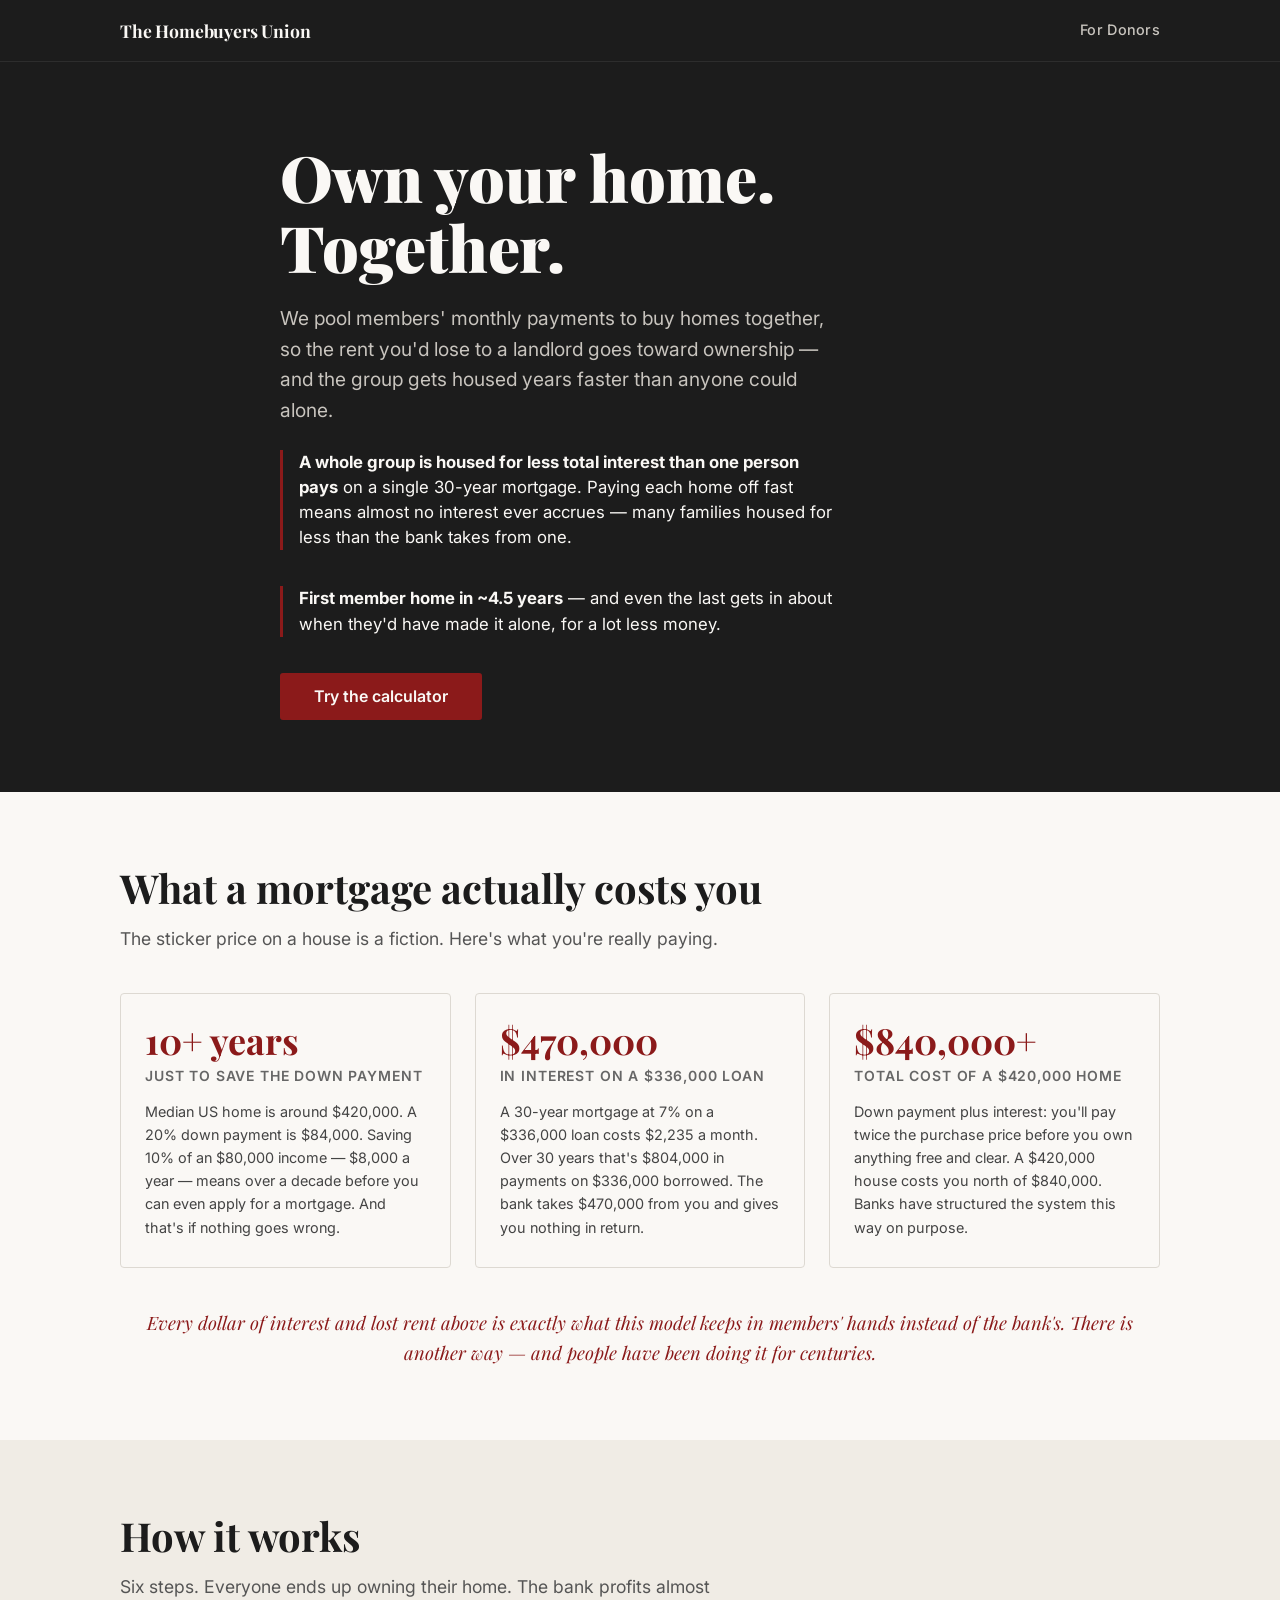
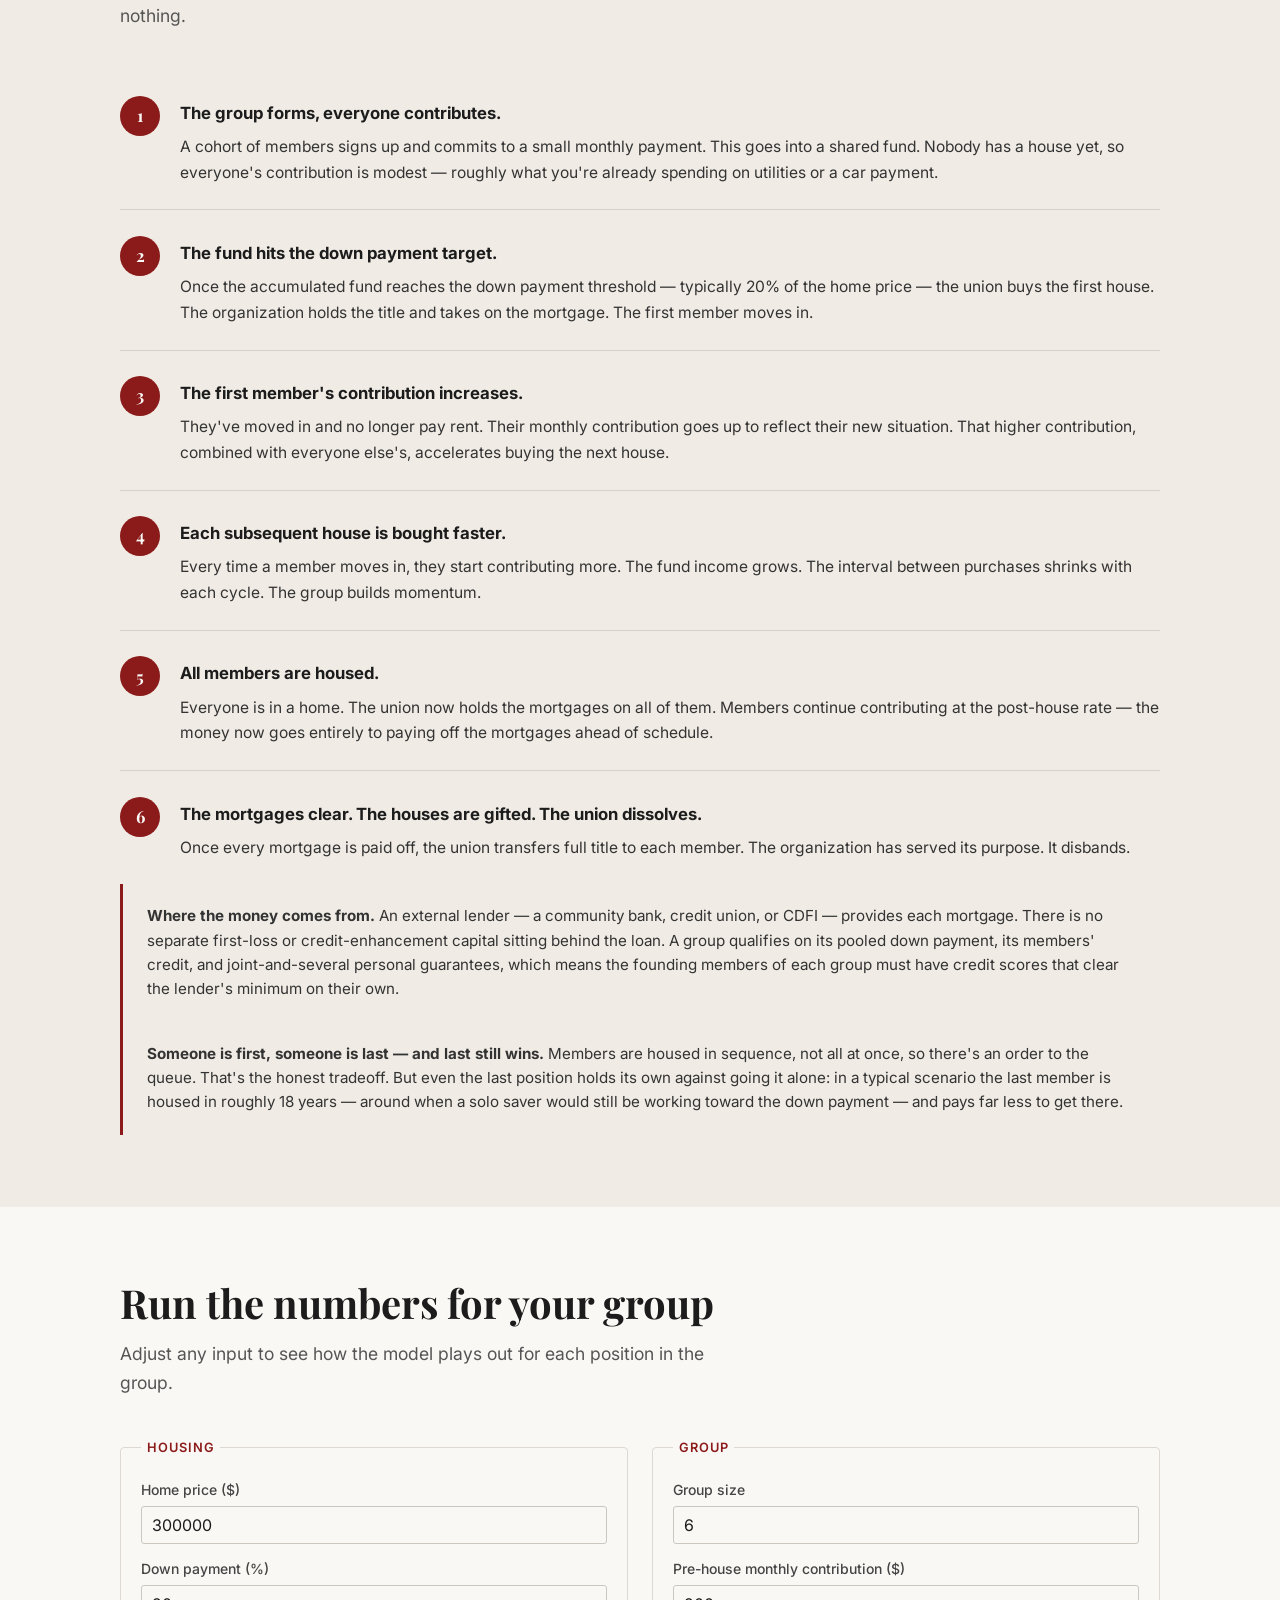
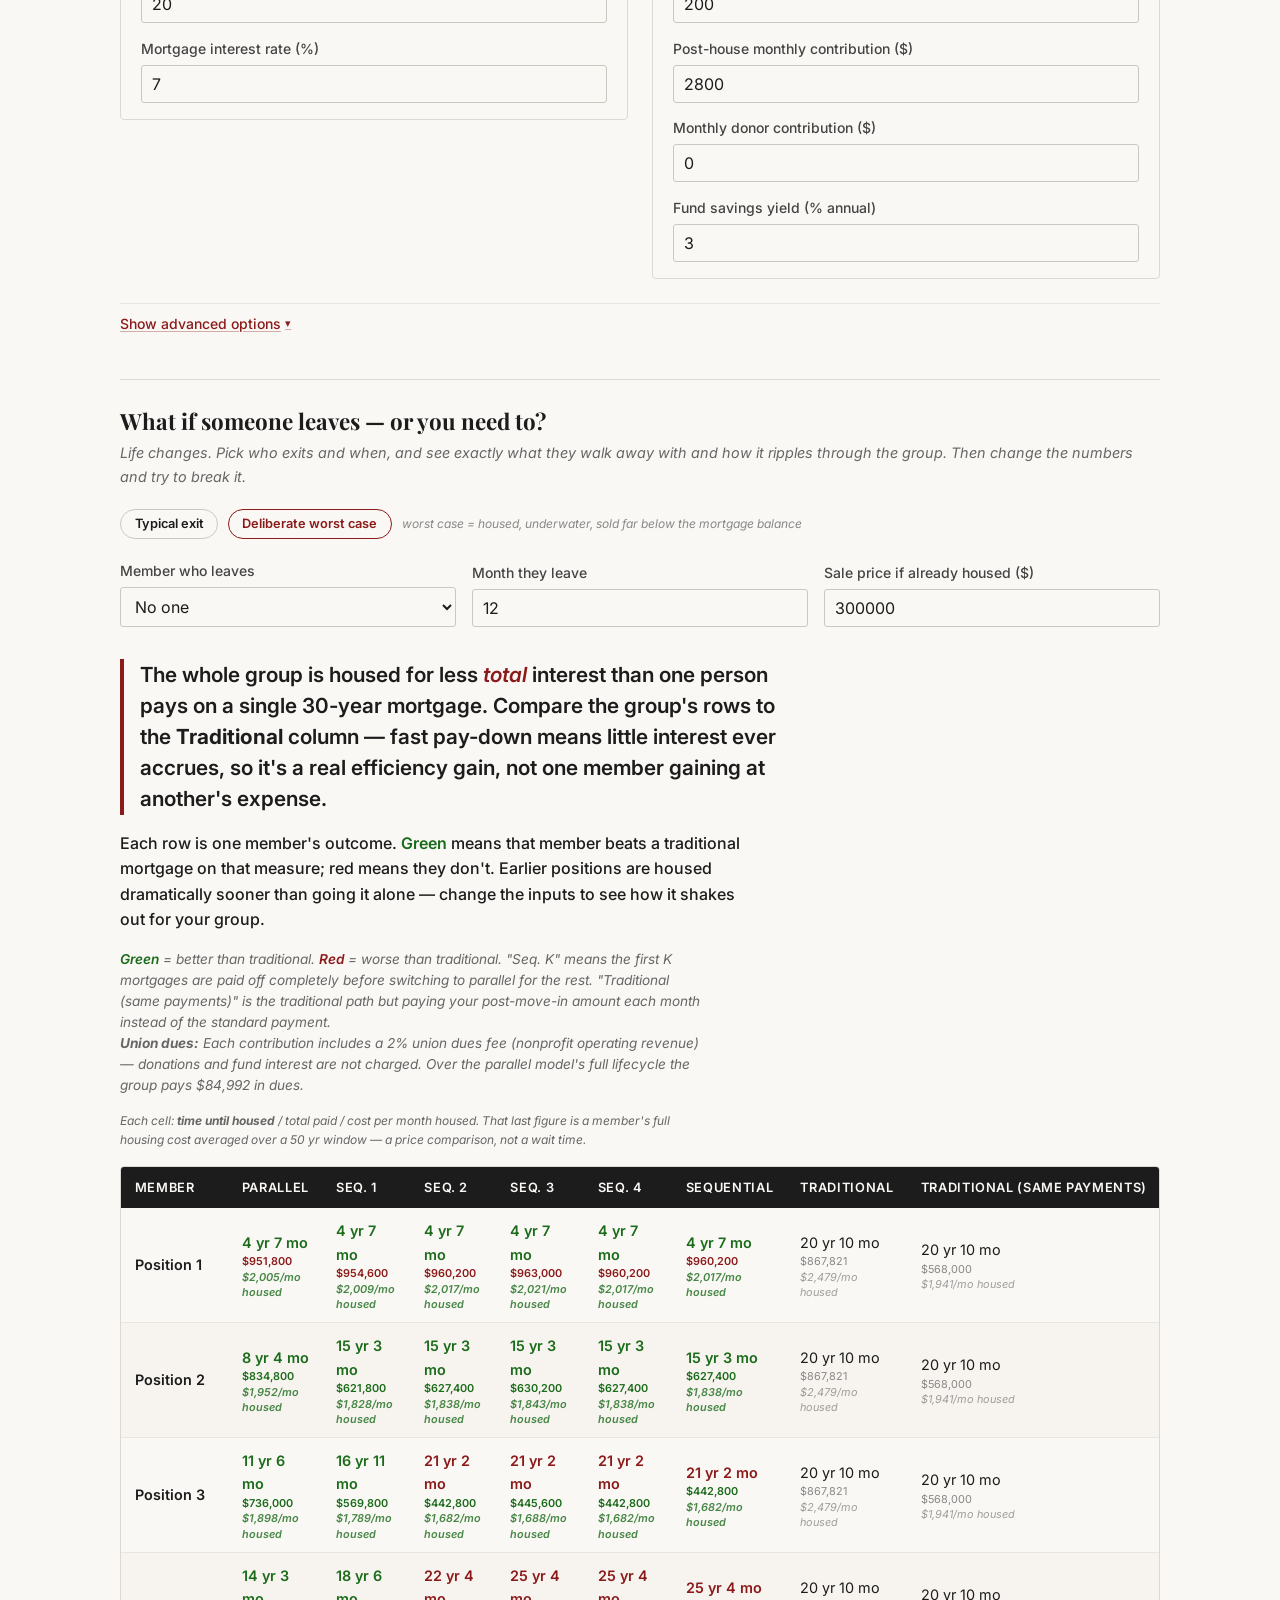
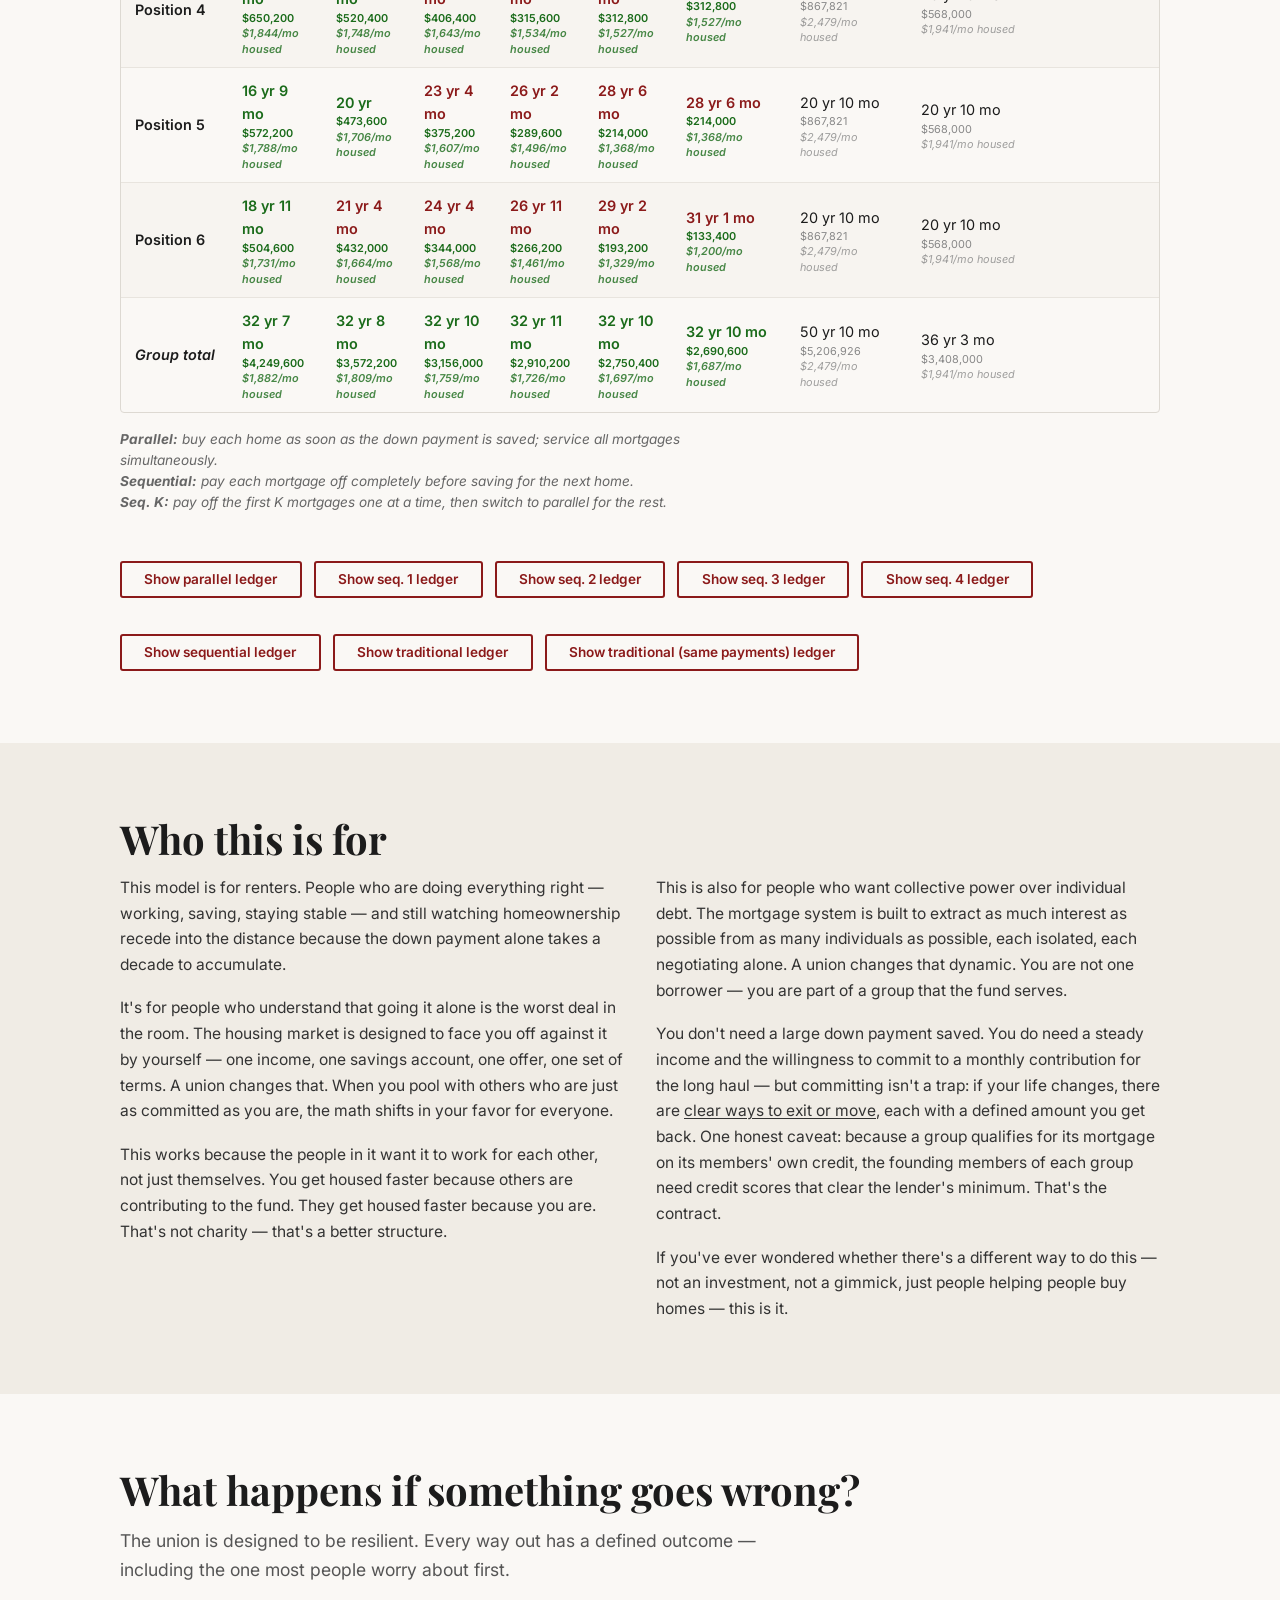
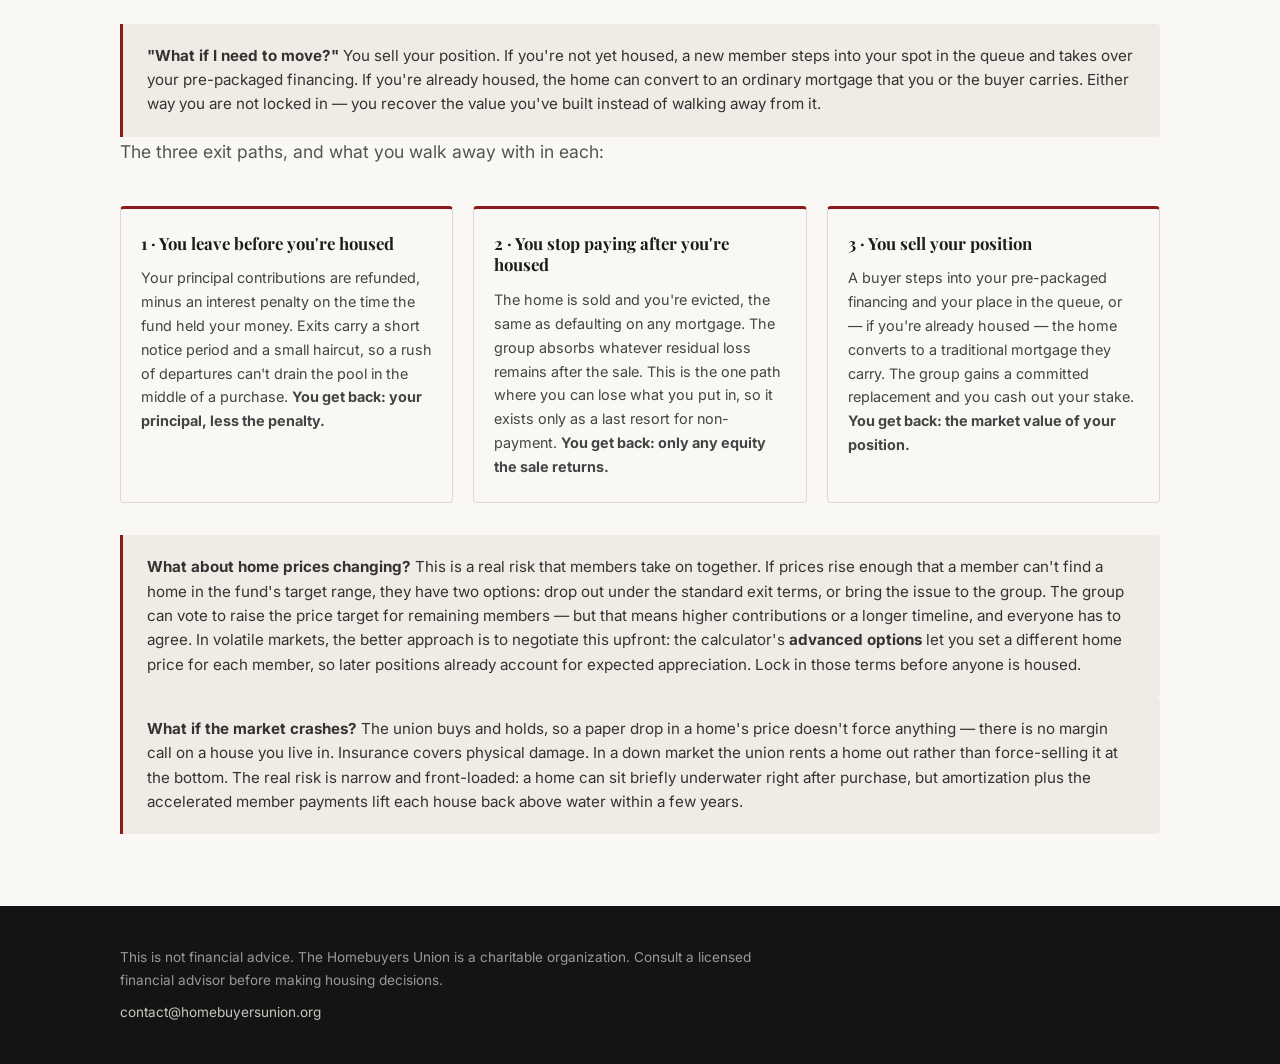
==== index.html @ 898b3edb "Lead with the "housed for less total interest than one" result Closes #29.  Surface the model's most" ====
<!DOCTYPE html>
<html lang="en">
<head>
  <meta charset="UTF-8">
  <meta name="viewport" content="width=device-width, initial-scale=1.0">
  <title>The Homebuyers Union — Own Your Home, Together</title>
  <meta name="description" content="A union of homebuyers pooling resources to buy houses for each member — faster and cheaper than a mortgage alone.">
  <link rel="preconnect" href="https://fonts.googleapis.com">
  <link rel="preconnect" href="https://fonts.gstatic.com" crossorigin>
  <link href="https://fonts.googleapis.com/css2?family=Playfair+Display:wght@700;900&family=Inter:wght@400;500;600&display=swap" rel="stylesheet">
  <link rel="stylesheet" href="style.css">
</head>
<body>

  <!-- ── Navigation ─────────────────────────────────────────────────── -->
  <header class="nav">
    <div class="nav__inner">
      <span class="nav__wordmark">The Homebuyers Union</span>
      <a href="donors.html" class="nav__link">For Donors</a>
    </div>
  </header>

  <!-- ── Hero ───────────────────────────────────────────────────────── -->
  <section class="hero">
    <div class="hero__inner">
      <h1 class="hero__headline">Own your home.<br>Together.</h1>
      <p class="hero__subhead">We pool members' monthly payments to buy homes together, so the rent you'd lose to a landlord goes toward ownership — and the group gets housed years faster than anyone could alone.</p>
      <p class="hero__stat"><strong>A whole group is housed for less total interest than one person pays</strong> on a single 30-year mortgage. Paying each home off fast means almost no interest ever accrues — many families housed for less than the bank takes from one.</p>
      <p class="hero__stat"><strong>First member home in ~4.5 years</strong> — and even the last gets in about when they'd have made it alone, for a lot less money.</p>
      <a href="#calculator" class="btn btn--primary">Try the calculator</a>
    </div>
  </section>

  <!-- ── The Problem ────────────────────────────────────────────────── -->
  <section class="section reveal" id="problem">
    <div class="container">
      <h2 class="section__headline">What a mortgage actually costs you</h2>
      <p class="section__lead">The sticker price on a house is a fiction. Here's what you're really paying.</p>
      <div class="problem-grid">
        <div class="problem-card">
          <div class="problem-card__figure">10+ years</div>
          <div class="problem-card__label">just to save the down payment</div>
          <p class="problem-card__detail">Median US home is around $420,000. A 20% down payment is $84,000. Saving 10% of an $80,000 income — $8,000 a year — means over a decade before you can even apply for a mortgage. And that's if nothing goes wrong.</p>
        </div>
        <div class="problem-card">
          <div class="problem-card__figure">$470,000</div>
          <div class="problem-card__label">in interest on a $336,000 loan</div>
          <p class="problem-card__detail">A 30-year mortgage at 7% on a $336,000 loan costs $2,235 a month. Over 30 years that's $804,000 in payments on $336,000 borrowed. The bank takes $470,000 from you and gives you nothing in return.</p>
        </div>
        <div class="problem-card">
          <div class="problem-card__figure">$840,000+</div>
          <div class="problem-card__label">total cost of a $420,000 home</div>
          <p class="problem-card__detail">Down payment plus interest: you'll pay twice the purchase price before you own anything free and clear. A $420,000 house costs you north of $840,000. Banks have structured the system this way on purpose.</p>
        </div>
      </div>
      <p class="section__callout">Every dollar of interest and lost rent above is exactly what this model keeps in members' hands instead of the bank's. There is another way — and people have been doing it for centuries.</p>
    </div>
  </section>

  <!-- ── How It Works ───────────────────────────────────────────────── -->
  <section class="section section--alt reveal" id="how-it-works">
    <div class="container">
      <h2 class="section__headline">How it works</h2>
      <p class="section__lead">Six steps. Everyone ends up owning their home. The bank profits almost nothing.</p>
      <ol class="steps">
        <li class="steps__item">
          <div class="steps__marker">1</div>
          <div class="steps__content">
            <strong>The group forms, everyone contributes.</strong>
            A cohort of members signs up and commits to a small monthly payment. This goes into a shared fund. Nobody has a house yet, so everyone's contribution is modest — roughly what you're already spending on utilities or a car payment.
          </div>
        </li>
        <li class="steps__item">
          <div class="steps__marker">2</div>
          <div class="steps__content">
            <strong>The fund hits the down payment target.</strong>
            Once the accumulated fund reaches the down payment threshold — typically 20% of the home price — the union buys the first house. The organization holds the title and takes on the mortgage. The first member moves in.
          </div>
        </li>
        <li class="steps__item">
          <div class="steps__marker">3</div>
          <div class="steps__content">
            <strong>The first member's contribution increases.</strong>
            They've moved in and no longer pay rent. Their monthly contribution goes up to reflect their new situation. That higher contribution, combined with everyone else's, accelerates buying the next house.
          </div>
        </li>
        <li class="steps__item">
          <div class="steps__marker">4</div>
          <div class="steps__content">
            <strong>Each subsequent house is bought faster.</strong>
            Every time a member moves in, they start contributing more. The fund income grows. The interval between purchases shrinks with each cycle. The group builds momentum.
          </div>
        </li>
        <li class="steps__item">
          <div class="steps__marker">5</div>
          <div class="steps__content">
            <strong>All members are housed.</strong>
            Everyone is in a home. The union now holds the mortgages on all of them. Members continue contributing at the post-house rate — the money now goes entirely to paying off the mortgages ahead of schedule.
          </div>
        </li>
        <li class="steps__item">
          <div class="steps__marker">6</div>
          <div class="steps__content">
            <strong>The mortgages clear. The houses are gifted. The union dissolves.</strong>
            Once every mortgage is paid off, the union transfers full title to each member. The organization has served its purpose. It disbands.
          </div>
        </li>
      </ol>
      <div class="why-note">
        <strong>Where the money comes from.</strong> An external lender — a community bank, credit union, or CDFI — provides each mortgage. There is no separate first-loss or credit-enhancement capital sitting behind the loan. A group qualifies on its pooled down payment, its members' credit, and joint-and-several personal guarantees, which means the founding members of each group must have credit scores that clear the lender's minimum on their own.
      </div>
      <div class="why-note">
        <strong>Someone is first, someone is last — and last still wins.</strong> Members are housed in sequence, not all at once, so there's an order to the queue. That's the honest tradeoff. But even the last position holds its own against going it alone: in a typical scenario the last member is housed in roughly 18 years — around when a solo saver would still be working toward the down payment — and pays far less to get there.
      </div>
    </div>
  </section>

  <!-- ── Calculator ─────────────────────────────────────────────────── -->
  <section class="section reveal" id="calculator">
    <div class="container">
      <h2 class="section__headline">Run the numbers for your group</h2>
      <p class="section__lead">Adjust any input to see how the model plays out for each position in the group.</p>

      <div class="calc-layout">
        <form class="calc-form" id="calc-form" novalidate>

          <fieldset class="calc-fieldset">
            <legend class="calc-legend">Housing</legend>
            <div class="calc-field">
              <label class="calc-label" for="homePrice">Home price ($)</label>
              <input class="calc-input" type="number" id="homePrice" name="homePrice" min="50000" max="5000000" step="1000" value="300000">
            </div>
            <div class="calc-field">
              <label class="calc-label" for="downPaymentPct">Down payment (%)</label>
              <input class="calc-input" type="number" id="downPaymentPct" name="downPaymentPct" min="3" max="50" step="1" value="20">
            </div>
            <div class="calc-field">
              <label class="calc-label" for="annualRatePct">Mortgage interest rate (%)</label>
              <input class="calc-input" type="number" id="annualRatePct" name="annualRatePct" min="1" max="20" step="0.1" value="7">
            </div>
          </fieldset>

          <fieldset class="calc-fieldset">
            <legend class="calc-legend">Group</legend>
            <div class="calc-field">
              <label class="calc-label" for="groupSize">Group size</label>
              <input class="calc-input" type="number" id="groupSize" name="groupSize" min="2" max="20" step="1" value="6">
            </div>
            <div class="calc-field">
              <label class="calc-label" for="c1">Pre-house monthly contribution ($)</label>
              <input class="calc-input" type="number" id="c1" name="c1" min="100" max="10000" step="50" value="200">
            </div>
            <div class="calc-field">
              <label class="calc-label" for="c2">Post-house monthly contribution ($)</label>
              <input class="calc-input" type="number" id="c2" name="c2" min="100" max="10000" step="50" value="2800">
            </div>
            <div class="calc-field">
              <label class="calc-label" for="monthlyDonorContrib">Monthly donor contribution ($)</label>
              <input class="calc-input" type="number" id="monthlyDonorContrib" name="monthlyDonorContrib" min="0" max="100000" step="50" value="0">
            </div>
            <div class="calc-field">
              <label class="calc-label" for="fundYieldPct">Fund savings yield (% annual)</label>
              <input class="calc-input" type="number" id="fundYieldPct" name="fundYieldPct" min="0" max="10" step="0.1" value="3">
            </div>
          </fieldset>

          <!-- Advanced options toggle -->
          <div class="calc-advanced-toggle-row">
            <button
              type="button"
              class="calc-advanced-toggle"
              id="advanced-toggle"
              aria-expanded="false"
              aria-controls="advanced-options"
            >Show advanced options <span class="calc-advanced-toggle__chevron" aria-hidden="true">&#9662;</span></button>
          </div>

          <!-- Advanced options container -->
          <div id="advanced-options" class="calc-advanced-panel" hidden>

            <fieldset class="calc-fieldset">
              <legend class="calc-legend">Housing — advanced</legend>
              <div class="calc-field">
                <label class="calc-label" for="closingCostsPct">Closing costs (% of price)</label>
                <input class="calc-input" type="number" id="closingCostsPct" name="closingCostsPct" min="0" max="10" step="0.1" value="3">
              </div>
              <div class="calc-field">
                <label class="calc-label" for="termYears">Mortgage term (years)</label>
                <input class="calc-input" type="number" id="termYears" name="termYears" min="10" max="40" step="1" value="30">
              </div>
              <div class="calc-field">
                <label class="calc-label" for="propertyTaxPct">Property tax (% of home/yr)</label>
                <input class="calc-input" type="number" id="propertyTaxPct" name="propertyTaxPct" min="0" max="5" step="0.05" value="1.1">
              </div>
              <div class="calc-field">
                <label class="calc-label" for="insuranceMonthly">Home insurance ($/mo)</label>
                <input class="calc-input" type="number" id="insuranceMonthly" name="insuranceMonthly" min="0" max="5000" step="10" value="150">
              </div>
              <div class="calc-field">
                <label class="calc-label" for="maintenancePct">Maintenance (% of home/yr)</label>
                <input class="calc-input" type="number" id="maintenancePct" name="maintenancePct" min="0" max="5" step="0.1" value="1">
              </div>
            </fieldset>

            <fieldset class="calc-fieldset" id="member-prices-fieldset">
              <legend class="calc-legend">Member home prices</legend>
              <div id="member-prices-list"></div>
            </fieldset>

          </div>

          <!-- Exit / departure scenario — a normal question, not a hidden failure case -->
          <div class="dropout-section" id="dropout-section">
            <h3 class="dropout-heading">What if someone leaves — or you need to?</h3>
            <p class="dropout-desc">Life changes. Pick who exits and when, and see exactly what they walk away with and how it ripples through the group. Then change the numbers and try to break it.</p>

            <div class="dropout-presets" role="group" aria-label="Exit scenario presets">
              <button type="button" class="dropout-preset" id="dropout-preset-typical">Typical exit</button>
              <button type="button" class="dropout-preset dropout-preset--worst" id="dropout-preset-worst">Deliberate worst case</button>
              <span class="dropout-preset-hint">worst case = housed, underwater, sold far below the mortgage balance</span>
            </div>

            <div class="dropout-fields">
              <div class="calc-field">
                <label class="calc-label" for="dropout-member">Member who leaves</label>
                <select class="calc-input" id="dropout-member"></select>
              </div>
              <div class="calc-field">
                <label class="calc-label" for="dropout-month">Month they leave</label>
                <input class="calc-input" type="number" id="dropout-month" min="1" step="1" value="12">
              </div>
              <div class="calc-field">
                <label class="calc-label" for="dropout-sale-price">Sale price if already housed ($)</label>
                <input class="calc-input" type="number" id="dropout-sale-price" min="0" step="1000" data-auto="1">
              </div>
            </div>
          </div>

        </form>

        <div class="calc-results" id="calc-results" aria-live="polite">
          <p class="calc-results__placeholder">Adjust the inputs above to see results.</p>
        </div>
      </div>

      <div id="ledger-area"></div>

    </div>
  </section>

  <!-- ── Who It's For ───────────────────────────────────────────────── -->
  <section class="section section--alt reveal" id="who">
    <div class="container">
      <h2 class="section__headline">Who this is for</h2>
      <div class="two-col">
        <div>
          <p>This model is for renters. People who are doing everything right — working, saving, staying stable — and still watching homeownership recede into the distance because the down payment alone takes a decade to accumulate.</p>
          <p>It's for people who understand that going it alone is the worst deal in the room. The housing market is designed to face you off against it by yourself — one income, one savings account, one offer, one set of terms. A union changes that. When you pool with others who are just as committed as you are, the math shifts in your favor for everyone.</p>
          <p>This works because the people in it want it to work for each other, not just themselves. You get housed faster because others are contributing to the fund. They get housed faster because you are. That's not charity — that's a better structure.</p>
        </div>
        <div>
          <p>This is also for people who want collective power over individual debt. The mortgage system is built to extract as much interest as possible from as many individuals as possible, each isolated, each negotiating alone. A union changes that dynamic. You are not one borrower — you are part of a group that the fund serves.</p>
          <p>You don't need a large down payment saved. You do need a steady income and the willingness to commit to a monthly contribution for the long haul — but committing isn't a trap: if your life changes, there are <a href="#why">clear ways to exit or move</a>, each with a defined amount you get back. One honest caveat: because a group qualifies for its mortgage on its members' own credit, the founding members of each group need credit scores that clear the lender's minimum. That's the contract.</p>
          <p>If you've ever wondered whether there's a different way to do this — not an investment, not a gimmick, just people helping people buy homes — this is it.</p>
        </div>
      </div>
    </div>
  </section>

  <!-- ── Why It Works ───────────────────────────────────────────────── -->
  <section class="section reveal" id="why">
    <div class="container">
      <h2 class="section__headline">What happens if something goes wrong?</h2>
      <p class="section__lead">The union is designed to be resilient. Every way out has a defined outcome — including the one most people worry about first.</p>

      <div class="why-note">
        <strong>"What if I need to move?"</strong> You sell your position. If you're not yet housed, a new member steps into your spot in the queue and takes over your pre-packaged financing. If you're already housed, the home can convert to an ordinary mortgage that you or the buyer carries. Either way you are not locked in — you recover the value you've built instead of walking away from it.
      </div>

      <p class="section__lead">The three exit paths, and what you walk away with in each:</p>
      <div class="why-grid">
        <div class="why-card">
          <div class="why-card__title">1 · You leave before you're housed</div>
          <p>Your principal contributions are refunded, minus an interest penalty on the time the fund held your money. Exits carry a short notice period and a small haircut, so a rush of departures can't drain the pool in the middle of a purchase. <strong>You get back: your principal, less the penalty.</strong></p>
        </div>
        <div class="why-card">
          <div class="why-card__title">2 · You stop paying after you're housed</div>
          <p>The home is sold and you're evicted, the same as defaulting on any mortgage. The group absorbs whatever residual loss remains after the sale. This is the one path where you can lose what you put in, so it exists only as a last resort for non-payment. <strong>You get back: only any equity the sale returns.</strong></p>
        </div>
        <div class="why-card">
          <div class="why-card__title">3 · You sell your position</div>
          <p>A buyer steps into your pre-packaged financing and your place in the queue, or — if you're already housed — the home converts to a traditional mortgage they carry. The group gains a committed replacement and you cash out your stake. <strong>You get back: the market value of your position.</strong></p>
        </div>
      </div>
      <div class="why-note">
        <strong>What about home prices changing?</strong> This is a real risk that members take on together. If prices rise enough that a member can't find a home in the fund's target range, they have two options: drop out under the standard exit terms, or bring the issue to the group. The group can vote to raise the price target for remaining members — but that means higher contributions or a longer timeline, and everyone has to agree. In volatile markets, the better approach is to negotiate this upfront: the calculator's <strong>advanced options</strong> let you set a different home price for each member, so later positions already account for expected appreciation. Lock in those terms before anyone is housed.
      </div>
      <div class="why-note">
        <strong>What if the market crashes?</strong> The union buys and holds, so a paper drop in a home's price doesn't force anything — there is no margin call on a house you live in. Insurance covers physical damage. In a down market the union rents a home out rather than force-selling it at the bottom. The real risk is narrow and front-loaded: a home can sit briefly underwater right after purchase, but amortization plus the accelerated member payments lift each house back above water within a few years.
      </div>
    </div>
  </section>


  <!-- ── Footer ─────────────────────────────────────────────────────── -->
  <footer class="footer">
    <div class="container">
      <p class="footer__disclaimer">This is not financial advice. The Homebuyers Union is a charitable organization. Consult a licensed financial advisor before making housing decisions.</p>
      <p class="footer__contact"><a href="mailto:contact@homebuyersunion.org">contact@homebuyersunion.org</a></p>
    </div>
  </footer>

  <!-- ── Scripts ────────────────────────────────────────────────────── -->
  <script src="calculator.js"></script>
  <script>
    // ── Scroll-reveal via Intersection Observer ──────────────────────
    const revealObserver = new IntersectionObserver(
      (entries) => {
        entries.forEach((entry) => {
          if (entry.isIntersecting) {
            entry.target.classList.add("revealed");
            revealObserver.unobserve(entry.target);
          }
        });
      },
      { threshold: 0.1 }
    );

    document.querySelectorAll(".reveal").forEach((el) => {
      revealObserver.observe(el);
    });

    // ── Calculator DOM wiring ────────────────────────────────────────
    function formatDollars(n) {
      return "$" + Math.abs(n).toLocaleString("en-US");
    }

    function formatMonths(m) {
      const years = Math.floor(m / 12);
      const months = m % 12;
      if (years === 0) return months + " mo";
      if (months === 0) return years + " yr";
      return years + " yr " + months + " mo";
    }

    function renderError(message) {
      const el = document.getElementById("calc-results");
      el.innerHTML = '<p class="calc-error">' + message + "</p>";
    }


    // ── Ledger rendering ──────────────────────────────────────────────────────
    //
    // Phase 1 formula (per month):
    //   totalIncome      = (postHouseMembers × C2) + (preHouseMembers × C1) + donorIncome
    //   totalObligations = activeMortgages × mortgagePaymentStd
    //   netGrowth        = totalIncome − totalObligations
    //   fundBalance      = fundBalanceStart + netGrowth  [then − downPayment if house bought]
    //
    // Phase 2 formula (per month, per mortgage):
    //   interestCharged      = balanceBefore × (annualRate / 12)
    //   principalFromPayment = mortgagePaymentStd − interestCharged
    //   extraPrincipal       = surplus applied to the highest remaining balance
    //   balanceAfter         = balanceBefore − principalFromPayment − extraPrincipal

    // Builds an income formula string for display as a sub-line in a cell.
    // Uses plain ASCII "x" instead of the multiplication symbol to avoid encoding issues.
    // Builds an income breakdown string for display as a sub-line in a cell.
    // Parallel ledger entries use postHouseMembers/preHouseMembers;
    // sequential ledger entries use housedMembers/waitingMembers.
    function incomeFormula(e) {
      const parts = [];
      const housed  = e.postHouseMembers ?? e.housedMembers  ?? 0;
      const waiting = e.preHouseMembers  ?? e.waitingMembers ?? 0;
      if (housed  > 0 && e.c2Income > 0) parts.push(`${housed}x${formatDollars(e.c2Income / housed)} C2`);
      if (waiting > 0 && e.c1Income > 0) parts.push(`${waiting}x${formatDollars(e.c1Income / waiting)} C1`);
      if (e.donorIncome        > 0) parts.push(`${formatDollars(e.donorIncome)} donor`);
      return parts.join(" + ");
    }

    function renderUnifiedLedger(result) {
      const firstB1     = result.ledger.find(e => e.phase === 1);
      const mortgageStd = firstB1 ? firstB1.mortgagePaymentStd : null;

      function buildEventNotes(e) {
        const notes = [];
        if (e.dropoutEvent) {
          const m = e.dropoutEvent.memberIndex + 1;
          if (e.dropoutEvent.type === 'pre-move-in') {
            notes.push(`<strong class="ledger-event">Member ${m} exited</strong>` +
              (e.dropoutEvent.c1Refund > 0 ? `<span class="ledger-sub">${formatDollars(e.dropoutEvent.c1Refund)} refunded from fund</span>` : ''));
          } else {
            notes.push(`<strong class="ledger-event">Member ${m} exited</strong>` +
              `<span class="ledger-sub">sale pending mo. ${e.dropoutEvent.saleMonth}</span>`);
          }
        }
        if (e.saleEvent) {
          const se = e.saleEvent;
          const fundLabel = se.fundNet >= 0
            ? `Sale: +${formatDollars(se.fundNet)} to fund`
            : `Sale: ${formatDollars(se.fundNet)} fund loss`;
          notes.push(`<strong class="ledger-event">${fundLabel}</strong>` +
            `<span class="ledger-sub">${formatDollars(se.salePrice)} price &minus; ${formatDollars(se.remainingBalance)} mortgage payoff &minus; ${formatDollars(se.saleTxnCosts)} sale costs &minus; ${formatDollars(se.memberWalkAway)} to member</span>`);
        }
        return notes;
      }

      // Renders the per-member settle-up cell: one stacked line per member showing
      // where they stand with the fund (positive/green while saving, negative/red
      // once housed and still owing, muted $0 once they have covered the fund's cost).
      function buildSettleCell(e) {
        if (!e.settleUp) return '&mdash;';
        return e.settleUp.map((v, k) => {
          const rounded = Math.round(v);
          const cls     = rounded > 0 ? 'cmp-better' : rounded < 0 ? 'cmp-worse' : 'ledger-sub';
          const sign    = rounded > 0 ? '+' : rounded < 0 ? '−' : '';
          const amount  = rounded === 0 ? '$0' : `${sign}${formatDollars(rounded)}`;
          return `<span class="ledger-mortgage-line ${cls}">#${k + 1}: ${amount}</span>`;
        }).join('');
      }

      const rows = result.ledger.map(e => {
        const notes         = buildEventNotes(e);
        const housed        = e.postHouseMembers ?? e.housedMembers  ?? 0;
        const waiting       = e.preHouseMembers  ?? e.waitingMembers ?? 0;
        const membersCell   = `${housed} in / ${waiting} waiting`;
        const effectiveInc   = e.totalIncome - e.housingCosts;
        const interestLine   = e.fundInterestEarned > 0
          ? `<span class="ledger-sub">+${formatDollars(e.fundInterestEarned)} interest</span>`
          : e.fundInterestEarned < 0
            ? `<span class="ledger-sub ledger-negative">&minus;${formatDollars(Math.abs(e.fundInterestEarned))} interest</span>`
            : '';
        const housingCostLine = e.housingCosts > 0
          ? `<span class="ledger-sub">&minus;${formatDollars(e.housingCosts)} tax/ins/maint</span>`
          : '';
        const duesLine       = e.unionDues > 0
          ? `<span class="ledger-sub ledger-negative">&minus;${formatDollars(e.unionDues)} union dues (2%)</span>`
          : '';
        const incomeCell     = `${formatDollars(effectiveInc)}<span class="ledger-sub">${incomeFormula(e)}</span>${interestLine}${housingCostLine}${duesLine}`;

        const fmtFund = n => n < 0
          ? `<span class="ledger-negative">\u2212${formatDollars(n)}</span>`
          : formatDollars(n);

        let phaseLabel, fundCell, mortgageCell, isHighlighted = false;

        if (e.phase === 'saving') {
          phaseLabel  = `Saving H${e.houseIndex + 1}`;
          fundCell    = `${fmtFund(e.fundBalance)} / ${formatDollars(e.downPaymentTarget)}`;
          mortgageCell = '&mdash;';
          if (e.housePurchased) {
            notes.unshift(`<strong class="ledger-event">Purchased &mdash; ${formatDollars(e.downPaymentTarget)} withdrawn</strong>`);
            isHighlighted = true;
          }
          if (e.saleEvent) isHighlighted = true;

        } else if (e.phase === 'payoff') {
          phaseLabel   = `Payoff H${e.houseIndex + 1}`;
          fundCell     = '&mdash;';
          const detail = `interest ${formatDollars(e.interestCharged)} + principal ${formatDollars(e.principalPaid)}` +
            (e.overpayment > 0 ? ` + <span class="ledger-extra">${formatDollars(e.overpayment)} surplus</span>` : '');
          mortgageCell = `${formatDollars(e.mortgageBalanceBefore)} &rarr; ${formatDollars(e.mortgageBalanceAfter)}<span class="ledger-sub">${detail}</span>`;
          if (e.mortgageBalanceAfter === 0) {
            notes.unshift(`<strong class="ledger-event">Paid off</strong>` +
              (e.overpayment > 0 ? ` <span class="ledger-extra">+${formatDollars(e.overpayment)} to next</span>` : ''));
            isHighlighted = true;
          }
          if (e.saleEvent) isHighlighted = true;

        } else if (e.phase === 1) {
          phaseLabel      = 'Buying';
          let fundStr     = `${e.netGrowth >= 0 ? "+" : "\u2212"}${formatDollars(Math.abs(e.netGrowth))} &rarr; ${fmtFund(e.fundBalanceAfterGrowth)}`;
          if (e.housePurchased) {
            const wLabel  = e.housePurchased.closingCosts > 0 ? 'down + closing' : 'down payment';
            fundStr      += `<span class="ledger-sub">&minus;${formatDollars(e.housePurchased.downPaymentWithdrawn)} ${wLabel} &rarr; ${fmtFund(e.fundBalanceEnd)}</span>`;
            notes.unshift(`<strong class="ledger-event">House ${e.housePurchased.position}</strong>`);
            isHighlighted = true;
          }
          if (e.saleEvent) isHighlighted = true;
          fundCell     = fundStr;
          if (e.activeMortgages > 0) {
            const obLine = mortgageStd !== null
              ? `${e.activeMortgages} mortgage${e.activeMortgages > 1 ? 's' : ''} x ${formatDollars(mortgageStd)}`
              : `${e.activeMortgages} mortgage${e.activeMortgages > 1 ? 's' : ''} (variable)`;
            mortgageCell = `${formatDollars(e.totalObligations)}<span class="ledger-sub">${obLine}</span>`;
          } else {
            mortgageCell = '&mdash;';
          }

        } else {
          phaseLabel   = 'Paying off';
          fundCell     = '&mdash;';
          mortgageCell = e.mortgageDetails.map(d => {
            if (d.balanceBefore === 0 && d.balanceAfter === 0) {
              return `<span class="ledger-paid-off">#${d.position} paid off</span>`;
            }
            const extra  = d.extraPrincipal > 0
              ? ` + <span class="ledger-extra">${formatDollars(d.extraPrincipal)} surplus</span>` : '';
            const detail = `interest ${formatDollars(d.interestCharged)} + principal ${formatDollars(d.principalFromPayment)}${extra}`;
            return `<span class="ledger-mortgage-line">#${d.position}: ${formatDollars(d.balanceBefore)} &rarr; ${formatDollars(d.balanceAfter)}<span class="ledger-sub">${detail}</span></span>`;
          }).join('');
        }

        return `<tr${isHighlighted ? ' class="ledger-purchase-row"' : ''}>
          <td class="ledger-month">${e.month}</td>
          <td class="ledger-phase">${phaseLabel}</td>
          <td class="ledger-housed">${membersCell}</td>
          <td class="ledger-num">${incomeCell}</td>
          <td class="ledger-balance">${fundCell}</td>
          <td class="ledger-mortgages">${mortgageCell}</td>
          <td class="ledger-settle">${buildSettleCell(e)}</td>
          <td>${notes.join('')}</td>
        </tr>`;
      }).join('');

      const hasPhaseA   = result.ledger.some(e => e.phase === 'saving' || e.phase === 'payoff');
      const hasPhaseB   = result.ledger.some(e => e.phase === 1 || e.phase === 2);
      const firstSaving = result.ledger.find(e => e.phase === 'saving');
      const notesParts  = [];
      if (hasPhaseA && firstSaving) {
        const targetLabel = firstSaving.closingCosts > 0 ? 'Purchase target (down + closing)' : 'Down payment target';
        notesParts.push(`${targetLabel}: ${formatDollars(firstSaving.downPaymentTarget)}. Saving: fund grows to target then purchased; Payoff: all income to mortgage.`);
      }
      if (hasPhaseB) {
        notesParts.push(mortgageStd !== null
          ? `Standard mortgage payment: ${formatDollars(mortgageStd)}/mo. Buying: net income added to fund; Paying off: surplus goes to highest balance (green).`
          : `Mortgage payments vary by member price. Buying: net income added to fund; Paying off: surplus goes to highest balance (green).`);
      }

      return `
        <p class="ledger-formula-key">${notesParts.join(' ')}</p>
        <div class="ledger-scroll">
          <table class="ledger-table">
            <colgroup>
              <col style="width:5%">
              <col style="width:9%">
              <col style="width:11%">
              <col style="width:16%">
              <col style="width:18%">
              <col style="width:19%">
              <col style="width:11%">
              <col style="width:11%">
            </colgroup>
            <thead><tr>
              <th>Month</th><th>Phase</th><th>Members</th><th>Net Income</th><th>Fund</th><th>Mortgages</th><th>Settle-up</th><th>Notes</th>
            </tr></thead>
            <tbody>${rows}</tbody>
          </table>
        </div>
      `;
    }

    // ── Comparison rendering ──────────────────────────────────────────────────
    // models: array of N+1 results from calculateGroup(inputs, 0..N)
    // sequential: result from calculateGroupSequential(inputs)

    // renderComparison: builds the results table showing all models side-by-side.
    //
    // models:        array of N+1 results from calculateGroup(inputs, 0..N)
    // inputs:        the current calculator inputs
    // dropoutResults: array of N+1 dropout results (one per K), or null if no dropout set.
    //
    // Each non-Traditional cell shows 3 lines (months / total paid / cost/mo housed),
    // plus a 4th dropout sub-line when dropoutResults is active.
    function renderComparison(models, inputs, dropoutResults) {
      const el         = document.getElementById("calc-results");
      const ledgerArea = document.getElementById("ledger-area");
      const N          = inputs.groupSize;

      const allModels = models.map((r, k) => ({
        key:    k === 0 ? "parallel" : `hybrid-${k}`,
        label:  k === 0 ? "Parallel" : k === N ? "Sequential" : `Seq. ${k}`,
        result: r,
        type:   k === 0 ? "parallel" : k === N ? "sequential" : "hybrid",
        k,
      })).filter(m => !m.result.error && m.k !== N - 1);

      // Traditional and accelerated-traditional columns for comparison.
      // trad is an array — one entry per position, using each member's home price.
      const trad = models[0].traditional;

      const housingCostsForTrad = inputs.homePrices.map(p =>
        p * ((inputs.propertyTaxPct || 0) / 100 + (inputs.maintenancePct || 1) / 100) / 12 + (inputs.insuranceMonthly || 0)
      );
      const closingCostsForTrad = inputs.homePrices.map(p =>
        p * (inputs.closingCostsPct || 0) / 100
      );

      const tradLedgerData = traditionalPathLedger(inputs.homePrice, inputs.downPaymentPct, inputs.c1, inputs.annualRatePct, inputs.termYears, inputs.fundYieldPct, housingCostsForTrad[0], closingCostsForTrad[0]);
      const tradResult = {
        positions: Array.from({ length: N }, (_, i) => ({
          monthsUntilHoused: trad[i].monthsToSaveDown,
          totalPaid:         trad[i].totalPaid,
        })),
        totalMonths: trad[0].monthsToSaveDown + inputs.termYears * 12,
        error: null,
        ledger: tradLedgerData.ledger,
      };
      const accelLedgerData = traditionalAcceleratedPathLedger(inputs.homePrice, inputs.c1, inputs.c2, inputs.annualRatePct, inputs.termYears, inputs.fundYieldPct, housingCostsForTrad[0], closingCostsForTrad[0]);
      const tradAccelResult = {
        positions: Array.from({ length: N }, (_, i) => ({
          monthsUntilHoused: trad[i].accelerated.monthsToSaveDown,
          totalPaid:         trad[i].accelerated.totalPaid,
        })),
        totalMonths: trad[0].accelerated.totalMonths,
        error: null,
        ledger: accelLedgerData.ledger,
      };

      // allModelsWithTrad: the columns shown in the table (no separate dropout column).
      const allModelsWithTrad = [
        ...allModels,
        { key: "traditional",       label: "Traditional",             result: tradResult,      type: "traditional-standard" },
        { key: "traditional-accel", label: "Traditional (same payments)", result: tradAccelResult, type: "traditional-accel" },
      ];

      // dropoutMemberIdx: the member index from the first valid dropout result.
      const firstValidDropout = dropoutResults && dropoutResults.find(d => d && !d.error);
      const dropoutMemberIdx  = firstValidDropout ? firstValidDropout.dropout.memberIndex : -1;

      const headerCells = allModelsWithTrad.map(m => `<th>${m.label}</th>`).join("");

      const WINDOW      = 600; // 50 years
      const windowLabel = formatMonths(WINDOW); // "50 yr"

      // Returns total outlay for a position over the 50-year window.
      // After the org dissolves, members pay their own housing costs out of pocket.
      function cost50yr(pos, positionIndex, modelTotalMonths) {
        const housingCostsMonthly = housingCostsForTrad[positionIndex];
        return pos.totalPaid + Math.max(0, WINDOW - modelTotalMonths) * housingCostsMonthly;
      }

      // Returns cost per month housed over the 50-year window.
      function rate50yr(pos, positionIndex, modelTotalMonths) {
        const months = WINDOW - pos.monthsUntilHoused;
        return months > 0 ? Math.round(cost50yr(pos, positionIndex, modelTotalMonths) / months) : 0;
      }

      // Member rows: months until housed / total paid / cost per month housed (50yr window).
      // Colors vs Traditional. When dropout is active, dropout numbers are the headline and
      // the baseline appears as a comparison sub-line.
      function tableRows() {
        return Array.from({ length: N }, (_, i) => {
          const tradPos  = tradResult.positions[i];
          const tradRate = rate50yr(tradPos, i, tradResult.totalMonths);
          const cells = allModelsWithTrad.map(m => {
            const pos    = m.result.positions[i];
            const isTrad = m.type === "traditional-standard" || m.type === "traditional-accel";
            const dr     = (!isTrad && dropoutResults) ? dropoutResults[m.k] : null;
            const drPos  = dr && !dr.error ? dr.positions[i] : null;

            // Dropout member's cell: show their own outcome — what they walk away with.
            if (drPos && i === dropoutMemberIdx) {
              const rec       = dr.dropoutRecovery;
              const recLabel  = rec && rec.type === "post-move-in" ? "cash out" : "refund";
              const recLine   = rec
                ? `<span class="ledger-sub cmp-better">gets back ~${formatDollars(rec.amount)} (${recLabel})</span>`
                : "";
              return `<td><span>Exited mo.&nbsp;${dr.dropout.month}</span><span class="ledger-sub">${formatDollars(drPos.totalPaid)} paid</span>${recLine}</td>`;
            }

            // Non-dropout member with active dropout: dropout numbers are headline, baseline is sub-line.
            if (drPos && drPos.monthsUntilHoused !== null) {
              const drRate = rate50yr(drPos, i, dr.totalMonths);
              const mCls = drPos.monthsUntilHoused < tradPos.monthsUntilHoused ? "cmp-better"
                         : drPos.monthsUntilHoused > tradPos.monthsUntilHoused ? "cmp-worse" : "";
              const pCls = drPos.totalPaid < tradPos.totalPaid ? "cmp-better"
                         : drPos.totalPaid > tradPos.totalPaid ? "cmp-worse" : "";
              const rCls = drRate < tradRate ? "cmp-better" : drRate > tradRate ? "cmp-worse" : "";
              const bsMonths = pos.monthsUntilHoused;
              const bsPaid   = pos.totalPaid;
              const bsCls = drPos.monthsUntilHoused < bsMonths ? "cmp-better"
                          : drPos.monthsUntilHoused > bsMonths ? "cmp-worse"
                          : drPos.totalPaid < bsPaid ? "cmp-better"
                          : drPos.totalPaid > bsPaid ? "cmp-worse" : "";
              return `<td><span class="${mCls}">${formatMonths(drPos.monthsUntilHoused)}</span><span class="ledger-sub ${pCls}">${formatDollars(drPos.totalPaid)}</span><span class="ledger-sub rate-metric ${rCls}">${formatDollars(drRate)}/mo housed</span><span class="ledger-sub ${bsCls}">baseline: ${formatMonths(bsMonths)} / ${formatDollars(bsPaid)}</span></td>`;
            }

            // Default: no dropout active, or dropout unavailable, or traditional column.
            const rate = rate50yr(pos, i, m.result.totalMonths);
            const mCls = isTrad ? "" : pos.monthsUntilHoused < tradPos.monthsUntilHoused ? "cmp-better"
                                     : pos.monthsUntilHoused > tradPos.monthsUntilHoused ? "cmp-worse" : "";
            const pCls = isTrad ? "" : pos.totalPaid < tradPos.totalPaid ? "cmp-better"
                                     : pos.totalPaid > tradPos.totalPaid ? "cmp-worse" : "";
            const rCls = isTrad ? "" : rate < tradRate ? "cmp-better" : rate > tradRate ? "cmp-worse" : "";
            return `<td><span class="${mCls}">${formatMonths(pos.monthsUntilHoused)}</span><span class="ledger-sub ${pCls}">${formatDollars(pos.totalPaid)}</span><span class="ledger-sub rate-metric ${rCls}">${formatDollars(rate)}/mo housed</span></td>`;
          }).join("");
          return `<tr><td class="tbl-pos">Position ${i + 1}</td>${cells}</tr>`;
        }).join("");
      }

      const tradTotal     = tradResult.totalMonths;
      const tradTotalPaid = tradResult.positions.reduce((s, p) => s + p.totalPaid, 0);
      const tradGroupRate = (() => {
        const paid = tradResult.positions.reduce((s, p, i) => s + cost50yr(p, i, tradTotal), 0);
        const pm   = tradResult.positions.reduce((s, p) => s + (WINDOW - p.monthsUntilHoused), 0);
        return pm > 0 ? Math.round(paid / pm) : 0;
      })();

      const totalRow = `<tr class="tbl-total"><td class="tbl-pos"><em>Group total</em></td>${
        allModelsWithTrad.map(m => {
          const v         = m.result.totalMonths;
          const groupPaid = m.result.positions.reduce((s, p) => s + p.totalPaid, 0);
          const paid50    = m.result.positions.reduce((s, p, i) => s + cost50yr(p, i, v), 0);
          const pm50      = m.result.positions.reduce((s, p) => s + (WINDOW - (p.monthsUntilHoused || 0)), 0);
          const rate      = pm50 > 0 ? Math.round(paid50 / pm50) : 0;
          const isTrad    = m.type === "traditional-standard" || m.type === "traditional-accel";
          const dr        = (!isTrad && dropoutResults) ? dropoutResults[m.k] : null;
          const drValid   = dr && !dr.error;

          if (drValid) {
            // Dropout active: remaining members' totals are headline, baseline is sub-line.
            const drRem      = dr.positions.filter((_, i) => i !== dropoutMemberIdx);
            const bsRem      = m.result.positions.filter((_, i) => i !== dropoutMemberIdx);
            const tradRem    = tradResult.positions.filter((_, i) => i !== dropoutMemberIdx);
            const drPaid     = drRem.reduce((s, p) => s + p.totalPaid, 0);
            const bsPaid     = bsRem.reduce((s, p) => s + p.totalPaid, 0);
            const tradRemPaid = tradRem.reduce((s, p) => s + p.totalPaid, 0);
            const mCls = dr.totalMonths < tradTotal ? "cmp-better" : dr.totalMonths > tradTotal ? "cmp-worse" : "";
            const pCls = drPaid < tradRemPaid ? "cmp-better" : drPaid > tradRemPaid ? "cmp-worse" : "";
            const bsCls = drPaid < bsPaid ? "cmp-better" : drPaid > bsPaid ? "cmp-worse" : "";
            return `<td><span class="${mCls}">${formatMonths(dr.totalMonths)}</span><span class="ledger-sub ${pCls}">${formatDollars(drPaid)} remaining</span><span class="ledger-sub ${bsCls}">baseline: ${formatMonths(v)} / ${formatDollars(groupPaid)}</span></td>`;
          }

          const mCls = isTrad ? "" : v < tradTotal ? "cmp-better" : v > tradTotal ? "cmp-worse" : "";
          const pCls = isTrad ? "" : groupPaid < tradTotalPaid ? "cmp-better" : groupPaid > tradTotalPaid ? "cmp-worse" : "";
          const rCls = isTrad ? "" : rate < tradGroupRate ? "cmp-better" : rate > tradGroupRate ? "cmp-worse" : "";
          return `<td><span class="${mCls}">${formatMonths(v)}</span><span class="ledger-sub ${pCls}">${formatDollars(groupPaid)}</span><span class="ledger-sub rate-metric ${rCls}">${formatDollars(rate)}/mo housed</span></td>`;
        }).join("")
      }</tr>`;

      const dropoutNote = (dropoutResults && firstValidDropout)
        ? `<br><strong>Dropout scenario</strong>: Member&nbsp;${dropoutMemberIdx + 1} exits at month&nbsp;${firstValidDropout.dropout.month}. Each non-traditional cell shows the dropout-scenario outcome; sub-line shows baseline for comparison.`
        : "";

      // Union dues note: every member contribution includes a 2% fee that funds the
      // nonprofit's operations. Show the parallel model's run-total when available.
      const parallelDues = models[0] && typeof models[0].totalUnionDues === "number"
        ? models[0].totalUnionDues : null;
      const duesNote = `<br><strong>Union dues:</strong> Each contribution includes a 2% union dues fee (nonprofit operating revenue) — donations and fund interest are not charged.` +
        (parallelDues !== null ? ` Over the parallel model's full lifecycle the group pays ${formatDollars(parallelDues)} in dues.` : "");

      el.innerHTML = `
        <p class="calc-headline">The whole group is housed for less <em>total</em> interest than one person pays on a single 30-year mortgage. Compare the group's rows to the <strong>Traditional</strong> column — fast pay-down means little interest ever accrues, so it's a real efficiency gain, not one member gaining at another's expense.</p>
        <p class="calc-caption">Each row is one member's outcome. <span class="cmp-better-key">Green</span> means that member beats a traditional mortgage on that measure; red means they don't. Earlier positions are housed dramatically sooner than going it alone — change the inputs to see how it shakes out for your group.</p>
        <p class="calc-note" style="margin-bottom:0.5rem">
          <span class="cmp-better-key">Green</span> = better than traditional.
          <span class="cmp-worse-key">Red</span> = worse than traditional.
          "Seq. K" means the first K mortgages are paid off completely before switching to parallel for the rest.
          "Traditional (same payments)" is the traditional path but paying your post-move-in amount each month instead of the standard payment.${duesNote}${dropoutNote}
        </p>
        <p class="calc-note" style="font-size:0.75rem;margin-bottom:1rem">Each cell: <strong>time until housed</strong> / total paid / cost per month housed. That last figure is a member's full housing cost averaged over a ${windowLabel} window — a price comparison, not a wait time.${dropoutResults ? " (Dropout scenario; sub-line = baseline.)" : ""}</p>

        <div class="tbl-wrapper">
          <table class="results-table">
            <thead><tr><th>Member</th>${headerCells}</tr></thead>
            <tbody>${tableRows()}${totalRow}</tbody>
          </table>
        </div>

        <p class="calc-note" style="margin-top:1rem">
          <strong>Parallel:</strong> buy each home as soon as the down payment is saved; service all mortgages simultaneously.<br>
          <strong>Sequential:</strong> pay each mortgage off completely before saving for the next home.<br>
          <strong>Seq. K:</strong> pay off the first K mortgages one at a time, then switch to parallel for the rest.
        </p>
      `;

      // Ledger buttons + containers.
      // When dropout is active, substitute each baseline result with the dropout model's result
      // so the ledger reflects the actual dropout simulation, not the full-group baseline.
      const allLedgerModels = [
        ...allModels.map(m => {
          const dr = dropoutResults && dropoutResults[m.k];
          return (dr && !dr.error) ? { ...m, result: dr } : m;
        }),
        { key: "traditional",       label: "Traditional",             result: tradResult,      type: "traditional-standard" },
        { key: "traditional-accel", label: "Traditional (same payments)", result: tradAccelResult, type: "traditional-accel" },
      ];

      ledgerArea.innerHTML = `
        <div class="ledger-buttons">
          ${allLedgerModels.map(m =>
            `<button class="btn btn--outline ledger-toggle" id="ledger-toggle-${m.key}" type="button">Show ${m.label.toLowerCase()} ledger</button>`
          ).join("")}
        </div>
        ${allLedgerModels.map(m => `<div id="ledger-${m.key}" hidden></div>`).join("")}
      `;

      allLedgerModels.forEach(m => {
        const btn       = document.getElementById(`ledger-toggle-${m.key}`);
        const container = document.getElementById(`ledger-${m.key}`);
        const showLabel = `Show ${m.label.toLowerCase()} ledger`;
        const hideLabel = `Hide ${m.label.toLowerCase()} ledger`;
        btn.addEventListener("click", function () {
          if (!container.hidden) { container.hidden = true; this.textContent = showLabel; return; }
          container.hidden = false;
          this.textContent = hideLabel;
          if (!container.dataset.rendered) {
            if (m.type === "traditional-standard" || m.type === "traditional-accel")
              container.innerHTML = renderTraditionalLedger(m.result, m.label);
            else
              container.innerHTML = renderUnifiedLedger(m.result);
            container.dataset.rendered = "1";
          }
        });
      });
    }

    // ── Traditional ledger rendering ──────────────────────────────────────────
    // Two sections: saving phase and mortgage phase.
    // Saving: Month | Contribution | Interest | Fund Balance | Notes
    // Mortgage: Month | Payment | Interest | Principal | Remaining Balance | Notes
    function renderTraditionalLedger(result, label) {
      const savingEntries  = result.ledger.filter(e => e.phase === 'saving');
      const mortgageEntries = result.ledger.filter(e => e.phase === 'mortgage');
      const downPaymentTarget = savingEntries.length > 0 ? savingEntries[0].downPaymentTarget : 0;

      const savingRows = savingEntries.map(e => {
        const notes = e.purchased ? `<strong class="ledger-event">Purchased &mdash; ${formatDollars(downPaymentTarget)} withdrawn</strong>` : "";
        return `<tr${e.purchased ? ' class="ledger-purchase-row"' : ''}>
          <td class="ledger-month">${e.month}</td>
          <td class="ledger-num">${formatDollars(e.contribution)}</td>
          <td class="ledger-num">${formatDollars(e.interestEarned)}</td>
          <td class="ledger-balance">${formatDollars(e.fundBalance)} / ${formatDollars(downPaymentTarget)}</td>
          <td>${notes}</td>
        </tr>`;
      }).join("");

      const mortgageRows = mortgageEntries.map(e => {
        const totalOutlay = e.payment + e.housingCostsMonthly;
        const breakdownLine = e.housingCostsMonthly > 0
          ? `<span class="ledger-sub">${formatDollars(e.payment)} mortgage + ${formatDollars(e.housingCostsMonthly)} tax/ins/maint</span>` : "";
        const detailLine = `<span class="ledger-sub">interest ${formatDollars(e.interestCharged)} + principal ${formatDollars(e.principalPaid)}</span>`;
        const notes = e.balanceAfter === 0 ? `<strong class="ledger-event">Paid off</strong>` : "";
        return `<tr${e.balanceAfter === 0 ? ' class="ledger-purchase-row"' : ''}>
          <td class="ledger-month">${e.month}</td>
          <td class="ledger-num">${formatDollars(totalOutlay)}${breakdownLine}</td>
          <td class="ledger-num">${formatDollars(e.interestCharged)}</td>
          <td class="ledger-num">${formatDollars(e.principalPaid)}</td>
          <td class="ledger-balance">${formatDollars(e.balanceBefore)} &rarr; ${formatDollars(e.balanceAfter)}${detailLine}</td>
          <td>${notes}</td>
        </tr>`;
      }).join("");

      return `
        <p class="ledger-formula-key">
          <strong>${label}</strong> &mdash; one person saving independently.
          Saving phase: contribute ${formatDollars(savingEntries[0] ? savingEntries[0].contribution : 0)}/mo until ${formatDollars(downPaymentTarget)} down payment reached.
          Mortgage phase: standard payment each month; interest = balance &times; rate/12, remainder reduces principal.
          ${mortgageEntries[0] && mortgageEntries[0].housingCostsMonthly > 0 ? `Housing costs (tax/ins/maint) of ${formatDollars(mortgageEntries[0].housingCostsMonthly)}/mo are paid separately on top of the mortgage.` : ""}
        </p>
        <div class="ledger-section">
          <h3 class="ledger-heading">Saving phase</h3>
          <div class="ledger-scroll">
            <table class="ledger-table">
              <colgroup>
                <col style="width:8%"><col style="width:18%"><col style="width:18%"><col style="width:36%"><col style="width:20%">
              </colgroup>
              <thead><tr><th>Month</th><th>Contribution</th><th>Interest</th><th>Fund balance</th><th>Notes</th></tr></thead>
              <tbody>${savingRows}</tbody>
            </table>
          </div>
        </div>
        <div class="ledger-section">
          <h3 class="ledger-heading">Mortgage phase</h3>
          <div class="ledger-scroll">
            <table class="ledger-table">
              <colgroup>
                <col style="width:8%"><col style="width:22%"><col style="width:15%"><col style="width:15%"><col style="width:28%"><col style="width:12%">
              </colgroup>
              <thead><tr><th>Month</th><th>Total outlay</th><th>Interest</th><th>Principal</th><th>Remaining balance</th><th>Notes</th></tr></thead>
              <tbody>${mortgageRows}</tbody>
            </table>
          </div>
        </div>
      `;
    }

    // ── Per-member price inputs ───────────────────────────────────────────────
    //
    // Renders one number input per group member in #member-prices-list.
    // Inputs created here carry data-auto="1" to indicate they track the global
    // homePrice. When a user manually edits an input, that attribute is cleared,
    // locking in their custom value across subsequent group-size changes.
    //
    // Rules:
    //   - If the current input count already matches groupSize, do nothing.
    //   - If groupSize grew, append new inputs using the current homePrice.
    //   - If groupSize shrank, remove inputs from the end.
    //   - When homePrice changes, update only inputs that still have data-auto="1".

    function renderMemberPriceInputs() {
      const groupSize = parseInt(document.getElementById("groupSize").value) || 0;
      const homePrice = parseFloat(document.getElementById("homePrice").value) || 0;
      const list      = document.getElementById("member-prices-list");
      const existing  = list.querySelectorAll(".calc-field");
      const current   = existing.length;

      if (current === groupSize) {
        return;
      }

      if (current > groupSize) {
        // Remove inputs from the end until the count matches.
        for (let i = current; i > groupSize; i--) {
          list.removeChild(list.lastElementChild);
        }
        return;
      }

      // current < groupSize: append new inputs for the extra positions.
      for (let i = current + 1; i <= groupSize; i++) {
        const field = document.createElement("div");
        field.className = "calc-field";

        const label = document.createElement("label");
        label.className = "calc-label";
        label.htmlFor   = `memberPrice-${i}`;
        label.textContent = `Member ${i} ($)`;

        const input = document.createElement("input");
        input.className  = "calc-input";
        input.type       = "number";
        input.id         = `memberPrice-${i}`;
        input.min        = "50000";
        input.max        = "5000000";
        input.step       = "1000";
        input.value      = homePrice;
        input.dataset.auto = "1";

        // When the user manually edits this input, clear the auto-track flag.
        input.addEventListener("input", function () {
          delete this.dataset.auto;
          runCalculation();
        });

        field.appendChild(label);
        field.appendChild(input);
        list.appendChild(field);
      }
    }

    // Updates auto-tracking inputs to reflect a new global homePrice.
    function syncAutoMemberPrices() {
      const homePrice = parseFloat(document.getElementById("homePrice").value) || 0;
      const list      = document.getElementById("member-prices-list");
      list.querySelectorAll("input[data-auto='1']").forEach(input => {
        input.value = homePrice;
      });
    }

    function runCalculation() {
      const homePrice = parseFloat(document.getElementById("homePrice").value);
      const groupSize = parseInt(document.getElementById("groupSize").value);

      const homePrices = Array.from({ length: groupSize }, (_, i) => {
        const el = document.getElementById(`memberPrice-${i + 1}`);
        return el ? parseFloat(el.value) || homePrice : homePrice;
      });

      const inputs = {
        homePrice,
        groupSize,
        homePrices,
        c1: parseFloat(document.getElementById("c1").value),
        c2: parseFloat(document.getElementById("c2").value),
        downPaymentPct: parseFloat(document.getElementById("downPaymentPct").value) / 100,
        annualRatePct: parseFloat(document.getElementById("annualRatePct").value),
        termYears: parseInt(document.getElementById("termYears").value),
        monthlyDonorContrib: parseFloat(document.getElementById("monthlyDonorContrib").value) || 0,
        fundYieldPct: parseFloat(document.getElementById("fundYieldPct").value) || 0,
        propertyTaxPct: parseFloat(document.getElementById("propertyTaxPct").value) || 0,
        insuranceMonthly: parseFloat(document.getElementById("insuranceMonthly").value) || 0,
        closingCostsPct: parseFloat(document.getElementById("closingCostsPct").value) || 0,
        maintenancePct: parseFloat(document.getElementById("maintenancePct").value) ?? 1,
      };

      if (inputs.c2 <= 0 || inputs.c1 <= 0) {
        renderError("Contributions must be greater than zero.");
        return;
      }

      // Run calculateGroup for K = 0 (parallel) through K = N (sequential).
      const models = [];
      for (let k = 0; k <= inputs.groupSize; k++) {
        models.push(calculateGroup(inputs, k));
      }

      const firstError = models.find(m => m.error);
      if (firstError) {
        renderError(firstError.error + " Consider increasing contributions or reducing the home price.");
        return;
      }

      // Compute dropout scenario for each model (K=0..N) if inputs are set.
      let dropoutResults = null;
      const dropoutMemberEl = document.getElementById("dropout-member");
      const dropoutMonthEl  = document.getElementById("dropout-month");
      if (dropoutMemberEl && dropoutMonthEl) {
        const dMemberIdx = parseInt(dropoutMemberEl.value);
        const dMonth     = parseInt(dropoutMonthEl.value);
        const dSalePrice = parseFloat(document.getElementById("dropout-sale-price").value) || 0;
        const dropoutInputsValid = !isNaN(dMemberIdx) && !isNaN(dMonth) && dMonth >= 1;
        if (dropoutInputsValid) {
          const dropoutSpec = { memberIndex: dMemberIdx, month: dMonth, salePrice: dSalePrice };
          dropoutResults = models.map((_, k) => calculateGroupWithDropout(inputs, k, dropoutSpec));
        }
      }

      renderComparison(models, inputs, dropoutResults);

      // Sync the dropout member select after a group-size change.
      dropoutSyncAfterCalculation(inputs);
    }

    // Wire up inputs that should trigger renderMemberPriceInputs in addition to runCalculation.
    document.getElementById("groupSize").addEventListener("input", function () {
      renderMemberPriceInputs();
      runCalculation();
    });

    document.getElementById("homePrice").addEventListener("input", function () {
      syncAutoMemberPrices();
      runCalculation();
    });

    // Wire remaining inputs (excluding groupSize and homePrice, which are handled above).
    document.getElementById("calc-form").addEventListener("input", function (e) {
      const id = e.target.id;
      if (id === "groupSize" || id === "homePrice" || id.startsWith("memberPrice-")) return;
      runCalculation();
    });

    // ── Dropout scenario wiring ──────────────────────────────────────────

    // Stores the most recent inputs for dropout select syncing.
    var _lastDropoutInputs = null;

    // Called at the end of runCalculation — keeps the dropout member select in sync.
    function dropoutSyncAfterCalculation(inputs) {
      _lastDropoutInputs = inputs;
      populateDropoutMemberSelect(inputs.groupSize);
      syncDropoutSalePrice();
    }

    // Populates the dropout member select with "No one" default + one option per group member.
    function populateDropoutMemberSelect(groupSize) {
      var select = document.getElementById("dropout-member");
      var previousValue = select.value;
      select.innerHTML = "";
      var noneOpt = document.createElement("option");
      noneOpt.value = "";
      noneOpt.textContent = "No one";
      select.appendChild(noneOpt);
      for (var i = 1; i <= groupSize; i++) {
        var option = document.createElement("option");
        option.value       = i - 1; // 0-based index
        option.textContent = "Member " + i;
        select.appendChild(option);
      }
      // Preserve a previously selected member if still valid; otherwise default to "No one".
      if (previousValue !== "" && parseInt(previousValue) < groupSize) {
        select.value = previousValue;
      }
    }

    // Sets the sale price input default to the selected member's home price.
    // Only overwrites the field when data-auto="1" — i.e. the user hasn't manually edited it.
    function syncDropoutSalePrice() {
      if (!_lastDropoutInputs) return;
      var el = document.getElementById("dropout-sale-price");
      if (el.dataset.auto !== "1") return;
      var memberIdx   = parseInt(document.getElementById("dropout-member").value);
      var memberPrice = (_lastDropoutInputs.homePrices && _lastDropoutInputs.homePrices[memberIdx])
        || _lastDropoutInputs.homePrice;
      el.value = memberPrice;
    }

    // When the user edits the sale price directly, lock it (clear auto flag).
    document.getElementById("dropout-sale-price").addEventListener("input", function () {
      this.dataset.auto = "";
    });

    document.getElementById("dropout-member").addEventListener("change", function () {
      // Member changed — reset to auto so the new member's price populates.
      document.getElementById("dropout-sale-price").dataset.auto = "1";
      syncDropoutSalePrice();
      runCalculation();
    });

    // ── Exit-scenario presets ────────────────────────────────────────────
    // Returns the selected member's home price, falling back to the global price.
    function memberHomePrice(memberIdx) {
      if (!_lastDropoutInputs) return parseFloat(document.getElementById("homePrice").value) || 0;
      return (_lastDropoutInputs.homePrices && _lastDropoutInputs.homePrices[memberIdx])
        || _lastDropoutInputs.homePrice;
    }

    // Populates the exit inputs from a preset spec, then recalculates.
    function applyDropoutPreset(memberIdx, month, salePrice) {
      document.getElementById("dropout-member").value = String(memberIdx);
      document.getElementById("dropout-month").value  = String(month);
      var salePriceEl = document.getElementById("dropout-sale-price");
      salePriceEl.value        = String(Math.round(salePrice));
      salePriceEl.dataset.auto = ""; // preset sets an explicit price; don't auto-overwrite it
      runCalculation();
    }

    // Typical, good-faith exit: an early-housed member leaves well after moving in,
    // having built equity, and sells at a fair price (their own home's value).
    document.getElementById("dropout-preset-typical").addEventListener("click", function () {
      applyDropoutPreset(0, 90, memberHomePrice(0));
    });

    // Deliberately stacked worst case: housed + underwater + torched + no insurance —
    // an early-housed member exits soon after moving in (while the mortgage balance is
    // still near-full) and the house sells for far below that balance (30% of price).
    document.getElementById("dropout-preset-worst").addEventListener("click", function () {
      applyDropoutPreset(0, 60, memberHomePrice(0) * 0.3);
    });

    renderMemberPriceInputs();
    runCalculation();

    // ── Advanced options toggle ──────────────────────────────────────────
    (function () {
      var btn   = document.getElementById("advanced-toggle");
      var panel = document.getElementById("advanced-options");

      btn.addEventListener("click", function () {
        var isOpen = !panel.hidden;
        panel.hidden = isOpen;
        btn.setAttribute("aria-expanded", String(!isOpen));
        var chevron = btn.querySelector(".calc-advanced-toggle__chevron");
        if (isOpen) {
          btn.firstChild.textContent = "Show advanced options ";
          chevron.innerHTML = "&#9662;";
        } else {
          btn.firstChild.textContent = "Hide advanced options ";
          chevron.innerHTML = "&#9652;";
        }
      });
    }());
  </script>

</body>
</html>
---- style.css ----
/* ─────────────────────────────────────────────────────────────────────────────
   style.css — The Homebuyers Union
   Mobile-first. No framework. No build step.
   Palette: #FAF8F5 off-white · #1C1C1C charcoal · #8B1A1A union red
───────────────────────────────────────────────────────────────────────────── */

/* ── Reset & base ──────────────────────────────────────────────────────────── */

*, *::before, *::after {
  box-sizing: border-box;
  margin: 0;
  padding: 0;
}

html {
  scroll-behavior: smooth;
  font-size: 16px;
}

body {
  font-family: "Inter", system-ui, sans-serif;
  background-color: #FAF8F5;
  color: #1C1C1C;
  line-height: 1.65;
  -webkit-font-smoothing: antialiased;
}

img {
  max-width: 100%;
  display: block;
}

a {
  color: inherit;
  text-decoration: underline;
  text-underline-offset: 2px;
}

a:hover {
  color: #8B1A1A;
}

/* ── Typography scale ──────────────────────────────────────────────────────── */

h1, h2, h3 {
  font-family: "Playfair Display", Georgia, serif;
  line-height: 1.2;
  font-weight: 700;
}

/* ── Layout utilities ──────────────────────────────────────────────────────── */

.container {
  width: 100%;
  max-width: 1080px;
  margin-inline: auto;
  padding-inline: 1.25rem;
}

.container--narrow {
  max-width: 680px;
}

.two-col {
  display: grid;
  gap: 2rem;
}

@media (min-width: 700px) {
  .two-col {
    grid-template-columns: 1fr 1fr;
  }
}

/* ── Scroll-reveal ─────────────────────────────────────────────────────────── */

.reveal {
  opacity: 0;
  transform: translateY(28px);
  transition: opacity 0.55s ease, transform 0.55s ease;
}

.revealed {
  opacity: 1;
  transform: translateY(0);
}

/* ── Buttons ───────────────────────────────────────────────────────────────── */

.btn {
  display: inline-block;
  padding: 0.85rem 2rem;
  border-radius: 3px;
  font-family: "Inter", sans-serif;
  font-weight: 600;
  font-size: 1rem;
  cursor: pointer;
  border: 2px solid transparent;
  text-decoration: none;
  transition: background-color 0.18s, color 0.18s, border-color 0.18s;
  line-height: 1;
}

.btn--primary {
  background-color: #8B1A1A;
  color: #FAF8F5;
  border-color: #8B1A1A;
}

.btn--primary:hover {
  background-color: #6e1414;
  border-color: #6e1414;
  color: #FAF8F5;
}

.btn--white {
  background-color: #FAF8F5;
  color: #8B1A1A;
  border-color: #FAF8F5;
}

.btn--white:hover {
  background-color: #ede9e3;
  border-color: #ede9e3;
  color: #8B1A1A;
}

/* ── Navigation ────────────────────────────────────────────────────────────── */

.nav {
  position: sticky;
  top: 0;
  z-index: 100;
  background-color: #1C1C1C;
  border-bottom: 1px solid #2d2d2d;
}

.nav__inner {
  max-width: 1080px;
  margin-inline: auto;
  padding: 1rem 1.25rem;
  display: flex;
  align-items: center;
  justify-content: space-between;
}

.nav__wordmark {
  font-family: "Playfair Display", Georgia, serif;
  font-size: 1.1rem;
  font-weight: 700;
  color: #FAF8F5;
  text-decoration: none;
  letter-spacing: -0.01em;
}

a.nav__wordmark:hover {
  color: #e8a8a8;
}

.nav__link {
  font-size: 0.9rem;
  font-weight: 500;
  color: #c8c4be;
  text-decoration: none;
  letter-spacing: 0.02em;
  border-bottom: 1px solid transparent;
  transition: color 0.15s, border-color 0.15s;
}

.nav__link:hover {
  color: #FAF8F5;
  border-bottom-color: #8B1A1A;
}

/* ── Hero ──────────────────────────────────────────────────────────────────── */

.hero {
  background-color: #1C1C1C;
  color: #FAF8F5;
  padding: 5rem 1.25rem 4.5rem;
}

.hero--donors {
  background-color: #2a0a0a;
}

.hero__inner {
  max-width: 720px;
  margin-inline: auto;
}

.hero__headline {
  font-size: clamp(2.4rem, 6vw, 4rem);
  font-weight: 900;
  line-height: 1.1;
  margin-bottom: 1.25rem;
  color: #FAF8F5;
}

.hero__subhead {
  font-size: clamp(1rem, 2.5vw, 1.2rem);
  line-height: 1.6;
  color: #c8c4be;
  margin-bottom: 1.5rem;
  max-width: 560px;
}

.hero__stat {
  font-size: clamp(0.95rem, 2vw, 1.05rem);
  line-height: 1.5;
  color: #FAF8F5;
  margin-bottom: 2.25rem;
  padding-left: 1rem;
  border-left: 3px solid #8B1A1A;
  max-width: 560px;
}

.hero__stat strong {
  color: #FAF8F5;
}

/* ── Sections ──────────────────────────────────────────────────────────────── */

.section {
  padding: 4.5rem 1.25rem;
}

.section--alt {
  background-color: #f0ece5;
}

.section--red {
  background-color: #8B1A1A;
  color: #FAF8F5;
}

.section__headline {
  font-size: clamp(1.75rem, 4vw, 2.5rem);
  margin-bottom: 0.75rem;
}

.section__headline--light {
  color: #FAF8F5;
}

.section__lead {
  font-size: 1.1rem;
  color: #555;
  margin-bottom: 2.5rem;
  max-width: 640px;
}

.section__lead--light {
  color: #e8c8c8;
}

.section__callout {
  margin-top: 2.5rem;
  font-size: 1.15rem;
  font-family: "Playfair Display", Georgia, serif;
  font-style: italic;
  color: #8B1A1A;
  text-align: center;
}

/* ── Problem grid ──────────────────────────────────────────────────────────── */

.problem-grid {
  display: grid;
  gap: 1.5rem;
}

@media (min-width: 600px) {
  .problem-grid {
    grid-template-columns: repeat(3, 1fr);
  }
}

.problem-card {
  background-color: #FAF8F5;
  border: 1px solid #ddd9d2;
  border-radius: 4px;
  padding: 1.75rem 1.5rem;
}

.section--alt .problem-card {
  background-color: #FAF8F5;
}

.problem-card__figure {
  font-family: "Playfair Display", Georgia, serif;
  font-size: 2.25rem;
  font-weight: 700;
  color: #8B1A1A;
  line-height: 1;
  margin-bottom: 0.35rem;
}

.problem-card__label {
  font-size: 0.875rem;
  font-weight: 600;
  text-transform: uppercase;
  letter-spacing: 0.06em;
  color: #666;
  margin-bottom: 0.85rem;
}

.problem-card__detail {
  font-size: 0.9rem;
  color: #444;
  line-height: 1.6;
}

/* ── Steps ─────────────────────────────────────────────────────────────────── */

.steps {
  list-style: none;
  counter-reset: step-counter;
  display: grid;
  gap: 0;
}

.steps__item {
  display: flex;
  gap: 1.25rem;
  align-items: flex-start;
  padding: 1.5rem 0;
  border-bottom: 1px solid #d6d0c9;
  position: relative;
}

.steps__item:last-child {
  border-bottom: none;
}

.steps__marker {
  flex-shrink: 0;
  width: 2.5rem;
  height: 2.5rem;
  background-color: #8B1A1A;
  color: #FAF8F5;
  border-radius: 50%;
  display: flex;
  align-items: center;
  justify-content: center;
  font-family: "Playfair Display", Georgia, serif;
  font-size: 1.05rem;
  font-weight: 700;
  margin-top: 0.1rem;
}

.steps__content {
  font-size: 0.975rem;
  line-height: 1.65;
  color: #333;
  padding-top: 0.35rem;
}

.steps__content strong {
  display: block;
  font-size: 1.05rem;
  color: #1C1C1C;
  margin-bottom: 0.4rem;
}

/* ── Calculator ─────────────────────────────────────────────────────────────── */

.calc-layout {
  display: flex;
  flex-direction: column;
  gap: 2rem;
}

.calc-form {
  display: grid;
  grid-template-columns: 1fr 1fr;
  gap: 1.5rem;
  align-items: start;
}

@media (max-width: 599px) {
  .calc-form {
    grid-template-columns: 1fr;
  }
}

.calc-fieldset {
  border: 1px solid #ddd9d2;
  border-radius: 4px;
  padding: 1.25rem 1.25rem 1rem;
  display: flex;
  flex-direction: column;
  gap: 0.85rem;
}

.calc-legend {
  font-family: "Inter", sans-serif;
  font-size: 0.8rem;
  font-weight: 600;
  text-transform: uppercase;
  letter-spacing: 0.08em;
  color: #8B1A1A;
  padding-inline: 0.35rem;
}

.calc-field {
  display: flex;
  flex-direction: column;
  gap: 0.3rem;
}

.calc-label {
  font-size: 0.875rem;
  font-weight: 500;
  color: #444;
}

.calc-input {
  font-family: "Inter", sans-serif;
  font-size: 1rem;
  padding: 0.5rem 0.65rem;
  border: 1px solid #ccc8c0;
  border-radius: 3px;
  background-color: #FAF8F5;
  color: #1C1C1C;
  width: 100%;
  transition: border-color 0.15s;
}

.calc-input:focus {
  outline: none;
  border-color: #8B1A1A;
  box-shadow: 0 0 0 2px rgba(139, 26, 26, 0.12);
}

.calc-results {
  min-height: 120px;
}

.calc-results__placeholder {
  color: #888;
  font-style: italic;
  font-size: 0.95rem;
  padding-top: 0.5rem;
}

.calc-error {
  color: #8B1A1A;
  font-weight: 500;
  padding: 1rem;
  border: 1px solid #c87070;
  border-radius: 4px;
  background-color: #fdf0f0;
}

/* Calculator summary row */

.calc-summary {
  display: flex;
  gap: 2rem;
  margin-bottom: 1.5rem;
  flex-wrap: wrap;
}

.calc-summary__item {
  min-width: 140px;
}

.calc-summary__value {
  font-family: "Playfair Display", Georgia, serif;
  font-size: 1.85rem;
  font-weight: 700;
  color: #8B1A1A;
  line-height: 1;
  margin-bottom: 0.2rem;
}

.calc-summary__label {
  font-size: 0.8rem;
  font-weight: 500;
  text-transform: uppercase;
  letter-spacing: 0.06em;
  color: #666;
}

/* Results table */

.tbl-wrapper {
  overflow-x: auto;
  -webkit-overflow-scrolling: touch;
  border: 1px solid #ddd9d2;
  border-radius: 4px;
}

.results-table {
  width: 100%;
  border-collapse: collapse;
  font-size: 0.9rem;
}

.results-table th {
  background-color: #1C1C1C;
  color: #FAF8F5;
  font-weight: 600;
  font-size: 0.8rem;
  text-transform: uppercase;
  letter-spacing: 0.05em;
  padding: 0.65rem 0.85rem;
  text-align: left;
  white-space: nowrap;
}

.results-table td {
  padding: 0.65rem 0.85rem;
  border-bottom: 1px solid #e8e4de;
  vertical-align: middle;
}

.results-table tr:last-child td {
  border-bottom: none;
}

.results-table tr:nth-child(even) td {
  background-color: #f7f4f0;
}

.tbl-pos {
  font-weight: 600;
  white-space: nowrap;
}

.tbl-trad td {
  background-color: #f0ece5 !important;
  color: #555;
  font-style: italic;
}

.savings {
  font-weight: 600;
  white-space: nowrap;
}

.savings.positive {
  color: #1a6e2e;
}

.savings.negative {
  color: #8B1A1A;
}

.calc-note {
  margin-top: 1rem;
  font-size: 0.85rem;
  color: #666;
  line-height: 1.55;
  max-width: 580px;
  font-style: italic;
}

.calc-headline {
  font-size: clamp(1.05rem, 2.2vw, 1.3rem);
  color: #1C1C1C;
  line-height: 1.5;
  max-width: 680px;
  margin-bottom: 1rem;
  padding-left: 1rem;
  border-left: 4px solid #8B1A1A;
  font-weight: 600;
}

.calc-headline em {
  font-style: italic;
  color: #8B1A1A;
}

.calc-caption {
  font-size: 1rem;
  color: #1C1C1C;
  line-height: 1.6;
  max-width: 640px;
  margin-bottom: 0.75rem;
  font-weight: 500;
}

/* Cost-per-month-housed is a secondary, derived figure — kept visually quiet
   so time-to-housed and the green/red comparison stay dominant. */
.results-table .rate-metric {
  font-style: italic;
  opacity: 0.8;
}

/* ── Who it's for / two-col text ───────────────────────────────────────────── */

.two-col p {
  font-size: 0.975rem;
  margin-bottom: 1.1rem;
  color: #333;
}

.two-col p:last-child {
  margin-bottom: 0;
}

/* ── Why it works ──────────────────────────────────────────────────────────── */

.why-grid {
  display: grid;
  gap: 1.25rem;
  margin-bottom: 2rem;
}

@media (min-width: 600px) {
  .why-grid {
    grid-template-columns: repeat(3, 1fr);
  }
}

.why-card {
  background-color: #FAF8F5;
  border: 1px solid #ddd9d2;
  border-top: 3px solid #8B1A1A;
  border-radius: 4px;
  padding: 1.5rem 1.25rem;
}

.why-card__title {
  font-family: "Playfair Display", Georgia, serif;
  font-size: 1.05rem;
  font-weight: 700;
  color: #1C1C1C;
  margin-bottom: 0.75rem;
  line-height: 1.3;
}

.why-card p {
  font-size: 0.9rem;
  color: #444;
  line-height: 1.65;
}

.why-note {
  background-color: #f0ece5;
  border-left: 3px solid #8B1A1A;
  padding: 1.25rem 1.5rem;
  border-radius: 0 4px 4px 0;
  font-size: 0.95rem;
  color: #333;
  line-height: 1.6;
}

/* ── Waitlist form ─────────────────────────────────────────────────────────── */

.waitlist-form {
  display: flex;
  flex-direction: column;
  gap: 1rem;
  max-width: 480px;
}

.waitlist-field {
  display: flex;
  flex-direction: column;
  gap: 0.3rem;
}

.waitlist-label {
  font-size: 0.9rem;
  font-weight: 500;
  color: #e8c8c8;
}

.waitlist-input {
  font-family: "Inter", sans-serif;
  font-size: 1rem;
  padding: 0.65rem 0.85rem;
  border: 1px solid rgba(255, 255, 255, 0.25);
  border-radius: 3px;
  background-color: rgba(255, 255, 255, 0.1);
  color: #FAF8F5;
  width: 100%;
  transition: border-color 0.15s, background-color 0.15s;
}

.waitlist-input::placeholder {
  color: rgba(250, 248, 245, 0.4);
}

.waitlist-input:focus {
  outline: none;
  border-color: rgba(255, 255, 255, 0.6);
  background-color: rgba(255, 255, 255, 0.15);
}

.waitlist-success {
  font-size: 1.1rem;
  color: #FAF8F5;
  padding: 1.25rem 0;
  font-family: "Playfair Display", Georgia, serif;
  font-style: italic;
}

/* ── Footer ────────────────────────────────────────────────────────────────── */

.footer {
  background-color: #141414;
  color: #999;
  padding: 2.5rem 1.25rem;
  font-size: 0.85rem;
  line-height: 1.65;
}

.footer .container {
  display: flex;
  flex-direction: column;
  gap: 0.65rem;
}

.footer__disclaimer {
  max-width: 640px;
}

.footer__contact a {
  color: #c8c4be;
  text-decoration: none;
}

.footer__contact a:hover {
  color: #FAF8F5;
}

/* ── Donor page — impact section ───────────────────────────────────────────── */

.impact-layout {
  display: grid;
  gap: 2.5rem;
}

@media (min-width: 800px) {
  .impact-layout {
    grid-template-columns: 1fr 280px;
    align-items: start;
  }
}

.impact-main p {
  font-size: 0.975rem;
  color: #333;
  margin-bottom: 1.1rem;
  line-height: 1.7;
}

.impact-example {
  margin-top: 1.5rem;
  background-color: #FAF8F5;
  border: 1px solid #ddd9d2;
  border-left: 3px solid #8B1A1A;
  padding: 1.25rem 1.5rem;
  border-radius: 0 4px 4px 0;
}

.impact-example__label {
  font-size: 0.75rem;
  font-weight: 600;
  text-transform: uppercase;
  letter-spacing: 0.08em;
  color: #8B1A1A;
  margin-bottom: 0.5rem;
}

.impact-example p {
  font-size: 0.9rem;
  color: #333;
  margin-bottom: 0 !important;
}

.impact-sidebar {
  display: flex;
  flex-direction: column;
  gap: 1.25rem;
}

.impact-stat {
  background-color: #FAF8F5;
  border: 1px solid #ddd9d2;
  border-radius: 4px;
  padding: 1.25rem;
}

.impact-stat__value {
  font-family: "Playfair Display", Georgia, serif;
  font-size: 1.15rem;
  font-weight: 700;
  color: #8B1A1A;
  margin-bottom: 0.35rem;
}

.impact-stat__desc {
  font-size: 0.85rem;
  color: #555;
  line-height: 1.5;
}

/* ── No returns section ────────────────────────────────────────────────────── */

.section .container--narrow p {
  font-size: 0.975rem;
  color: #333;
  margin-bottom: 1.1rem;
  line-height: 1.7;
}

.section .container--narrow p:last-child {
  margin-bottom: 0;
}

/* ── Governance grid ───────────────────────────────────────────────────────── */

.governance-grid {
  display: grid;
  gap: 1.25rem;
}

@media (min-width: 600px) {
  .governance-grid {
    grid-template-columns: repeat(2, 1fr);
  }
}

.governance-card {
  background-color: #FAF8F5;
  border: 1px solid #ddd9d2;
  border-radius: 4px;
  padding: 1.5rem 1.25rem;
}

.governance-card__title {
  font-family: "Playfair Display", Georgia, serif;
  font-size: 1.05rem;
  font-weight: 700;
  color: #1C1C1C;
  margin-bottom: 0.65rem;
  line-height: 1.3;
}

.governance-card p {
  font-size: 0.9rem;
  color: #444;
  line-height: 1.65;
}

.coming-soon {
  display: inline-block;
  font-family: "Inter", sans-serif;
  font-size: 0.7rem;
  font-weight: 600;
  text-transform: uppercase;
  letter-spacing: 0.06em;
  background-color: #e8d9b0;
  color: #7a5a00;
  border-radius: 3px;
  padding: 0.15em 0.45em;
  vertical-align: middle;
  margin-left: 0.4rem;
}

/* ── Donation tiers ────────────────────────────────────────────────────────── */

.tiers {
  display: grid;
  gap: 1rem;
  margin-bottom: 2.5rem;
}

@media (min-width: 600px) {
  .tiers {
    grid-template-columns: repeat(3, 1fr);
  }
}

.tier {
  background-color: rgba(250, 248, 245, 0.1);
  border: 1px solid rgba(255, 255, 255, 0.2);
  border-radius: 4px;
  padding: 1.5rem 1.25rem;
}

.tier--featured {
  background-color: rgba(250, 248, 245, 0.18);
  border-color: rgba(255, 255, 255, 0.45);
}

.tier__amount {
  font-family: "Playfair Display", Georgia, serif;
  font-size: 1.75rem;
  font-weight: 700;
  color: #FAF8F5;
  margin-bottom: 0.6rem;
}

.tier__impact {
  font-size: 0.875rem;
  color: #e8c8c8;
  line-height: 1.6;
}

/* ── Donate form wrap ──────────────────────────────────────────────────────── */

.donate-form-wrap {
  max-width: 480px;
  margin-bottom: 1.5rem;
}

.donate-notice {
  font-size: 0.95rem;
  color: #e8c8c8;
  margin-bottom: 1.25rem;
  line-height: 1.6;
}

.donate-field {
  display: flex;
  flex-direction: column;
  gap: 0.3rem;
  margin-bottom: 1rem;
}

.donate-notify-form {
  display: flex;
  flex-direction: column;
  gap: 0;
}

.donate-success {
  font-size: 1rem;
  color: #FAF8F5;
  font-family: "Playfair Display", Georgia, serif;
  font-style: italic;
  padding: 0.75rem 0;
}

.donate-tax-note {
  font-size: 0.8rem;
  color: rgba(250, 248, 245, 0.55);
  margin-top: 2rem;
  line-height: 1.6;
}

/* ── Ledger ─────────────────────────────────────────────────────────────────── */

.ledger-toggle {
  margin-top: 1.5rem;
  font-size: 0.85rem;
}

.btn--outline {
  background: transparent;
  border: 2px solid #8B1A1A;
  color: #8B1A1A;
  padding: 0.6rem 1.4rem;
  border-radius: 3px;
  font-family: "Inter", sans-serif;
  font-weight: 600;
  cursor: pointer;
  transition: background 0.15s, color 0.15s;
}

.btn--outline:hover {
  background: #8B1A1A;
  color: #FAF8F5;
}

.ledger-section {
  margin-top: 2.5rem;
}

.ledger-heading {
  font-family: "Playfair Display", Georgia, serif;
  font-size: 1.2rem;
  margin-bottom: 0.75rem;
  color: #1C1C1C;
}

.ledger-formula-key {
  font-size: 0.8rem;
  line-height: 1.6;
  background: #f0ece6;
  border-left: 3px solid #8B1A1A;
  padding: 0.75rem 1rem;
  margin-bottom: 1rem;
  color: #444;
}

.ledger-scroll {
  overflow-x: auto;
  border: 1px solid #ddd;
  border-radius: 4px;
}

.ledger-table {
  border-collapse: collapse;
  font-size: 0.75rem;
  font-family: "Inter", sans-serif;
  width: 100%;
  table-layout: fixed;
}

.ledger-table th {
  background: #1C1C1C;
  color: #FAF8F5;
  padding: 0.5rem 0.75rem;
  text-align: left;
  font-weight: 600;
  position: sticky;
  top: 0;
}

.ledger-table td {
  padding: 0.35rem 0.75rem;
  border-bottom: 1px solid #ece8e2;
  vertical-align: top;
  overflow-wrap: break-word;
  word-break: break-word;
}

.ledger-table tr:last-child td {
  border-bottom: none;
}

.ledger-table tr:nth-child(even) td {
  background: #faf8f5;
}

.ledger-month {
  font-weight: 600;
  color: #555;
}

.ledger-num {
  text-align: right;
  font-variant-numeric: tabular-nums;
}

.ledger-tip {
  cursor: help;
  border-bottom: 1px dotted #aaa;
}

.ledger-balance {
  font-variant-numeric: tabular-nums;
}

.ledger-sub {
  display: block;
  font-size: 0.68rem;
  color: #888;
  line-height: 1.4;
  font-weight: normal;
}

.ledger-mortgage-line {
  display: block;
  margin-bottom: 0.25rem;
}

.ledger-purchase-detail {
  display: block;
  font-size: 0.68rem;
  color: #8B1A1A;
}

.ledger-phase {
  font-size: 0.7rem;
  color: #666;
  font-style: italic;
}

.ledger-mortgages {
  font-size: 0.72rem;
  line-height: 1.7;
  font-variant-numeric: tabular-nums;
}

.ledger-settle {
  font-size: 0.72rem;
  line-height: 1.7;
  font-variant-numeric: tabular-nums;
}

.ledger-pos {
  color: #1a6b1a;
  font-weight: 600;
}

.ledger-extra {
  color: #1a6b1a;
  font-weight: 700;
  font-size: 0.68rem;
}

.ledger-purchase-row td {
  background: #fff8e6 !important;
}

.ledger-event {
  color: #8B1A1A;
}

.ledger-paid-off {
  color: #aaa;
  font-style: italic;
}

.ledger-negative {
  color: #c0392b;
  font-weight: 700;
}

.ledger-housed {
  color: #555;
  font-size: 0.72rem;
}

/* ── Model comparison ───────────────────────────────────────────────────────── */

.cmp-col-a { background: rgba(26, 107, 26, 0.08); }
.cmp-col-b { background: rgba(139, 26, 26, 0.06); }

.cmp-better { color: #1a6b1a; font-weight: 600; }
.cmp-worse  { color: #8B1A1A; font-weight: 600; }

.cmp-better-key { color: #1a6b1a; font-weight: 600; }
.cmp-worse-key  { color: #8B1A1A; font-weight: 600; }

.ledger-buttons {
  display: flex;
  gap: 0.75rem;
  flex-wrap: wrap;
  margin-top: 1.5rem;
}

/* ── Calculator advanced options ────────────────────────────────────────────── */

/* The toggle row and the advanced panel each span both grid columns */
.calc-advanced-toggle-row,
.calc-advanced-panel {
  grid-column: 1 / -1;
}

.calc-advanced-toggle-row {
  display: flex;
  align-items: center;
  border-top: 1px solid #e8e4de;
  padding-top: 0.85rem;
}

/* Subtle text-link style button — not a CTA */
.calc-advanced-toggle {
  display: inline-flex;
  align-items: center;
  gap: 0.3em;
  background: none;
  border: none;
  padding: 0;
  font-family: "Inter", sans-serif;
  font-size: 0.875rem;
  font-weight: 500;
  color: #8B1A1A;
  cursor: pointer;
  text-decoration: underline;
  text-underline-offset: 2px;
  text-decoration-color: rgba(139, 26, 26, 0.35);
  transition: color 0.15s, text-decoration-color 0.15s;
  line-height: 1;
}

.calc-advanced-toggle:hover {
  color: #6e1414;
  text-decoration-color: #6e1414;
}

.calc-advanced-toggle:focus-visible {
  outline: 2px solid #8B1A1A;
  outline-offset: 3px;
  border-radius: 2px;
}

.calc-advanced-toggle__chevron {
  font-size: 0.75em;
  line-height: 1;
  transition: transform 0.2s ease;
}

/* The advanced panel uses the same two-column grid as the parent form */
.calc-advanced-panel {
  display: grid;
  grid-template-columns: 1fr 1fr;
  gap: 1.5rem;
  align-items: start;
}

.calc-advanced-panel[hidden] {
  display: none;
}

@media (max-width: 599px) {
  .calc-advanced-panel {
    grid-template-columns: 1fr;
  }
}

/* ── Dropout scenario section ───────────────────────────────────────────────── */

.dropout-section {
  grid-column: 1 / -1;
  margin-top: 1.5rem;
  padding-top: 1.75rem;
  border-top: 1px solid #ddd9d2;
}

/* Exit-scenario preset buttons */
.dropout-presets {
  display: flex;
  flex-wrap: wrap;
  align-items: center;
  gap: 0.6rem;
  margin-bottom: 1.25rem;
}

.dropout-preset {
  font-family: "Inter", sans-serif;
  font-size: 0.8rem;
  font-weight: 600;
  padding: 0.4rem 0.85rem;
  border: 1px solid #ccc8c0;
  border-radius: 999px;
  background-color: #FAF8F5;
  color: #1C1C1C;
  cursor: pointer;
  transition: border-color 0.15s, background-color 0.15s, color 0.15s;
}

.dropout-preset:hover {
  border-color: #8B1A1A;
  color: #8B1A1A;
}

.dropout-preset--worst {
  border-color: #8B1A1A;
  color: #8B1A1A;
}

.dropout-preset--worst:hover {
  background-color: #8B1A1A;
  color: #FAF8F5;
}

.dropout-preset:focus-visible {
  outline: 2px solid #8B1A1A;
  outline-offset: 2px;
}

.dropout-preset-hint {
  font-size: 0.75rem;
  color: #888;
  font-style: italic;
}

.dropout-heading {
  font-family: "Playfair Display", Georgia, serif;
  font-size: 1.4rem;
  font-weight: 700;
  color: #1C1C1C;
  margin-bottom: 0.4rem;
}

.dropout-desc {
  font-size: 0.9rem;
  color: #666;
  margin-bottom: 1.25rem;
  font-style: italic;
}

.dropout-form {
  display: flex;
  flex-direction: column;
  gap: 1rem;
}

.dropout-fields {
  display: grid;
  grid-template-columns: repeat(3, 1fr);
  gap: 1rem;
  align-items: end;
}

@media (max-width: 599px) {
  .dropout-fields {
    grid-template-columns: 1fr;
  }
}

/* ── Dropout results ─────────────────────────────────────────────────────────── */

.dropout-event-summary {
  background: #f0ece6;
  border-left: 3px solid #8B1A1A;
  padding: 0.85rem 1rem;
  margin: 1.25rem 0 1rem;
  border-radius: 0 4px 4px 0;
  font-size: 0.875rem;
  color: #333;
  line-height: 1.6;
}

.dropout-event-summary strong {
  display: block;
  margin-bottom: 0.3rem;
  color: #8B1A1A;
}

.dropout-comparison-table {
  width: 100%;
  border-collapse: collapse;
  font-size: 0.875rem;
  margin-top: 0.75rem;
}

.dropout-comparison-table th {
  background-color: #1C1C1C;
  color: #FAF8F5;
  padding: 0.55rem 0.85rem;
  text-align: left;
  font-weight: 600;
  font-size: 0.78rem;
  text-transform: uppercase;
  letter-spacing: 0.04em;
  white-space: nowrap;
}

.dropout-comparison-table td {
  padding: 0.55rem 0.85rem;
  border-bottom: 1px solid #e8e4de;
  vertical-align: middle;
}

.dropout-comparison-table tr:last-child td {
  border-bottom: none;
}

.dropout-comparison-table tr:nth-child(even) td {
  background-color: #f7f4f0;
}

.dropout-member-row td {
  background-color: #fff3f3 !important;
  color: #8B1A1A;
  font-style: italic;
}

.dropout-results-wrap {
  overflow-x: auto;
  border: 1px solid #ddd9d2;
  border-radius: 4px;
}

#dropout-results .calc-error {
  margin-top: 1rem;
}
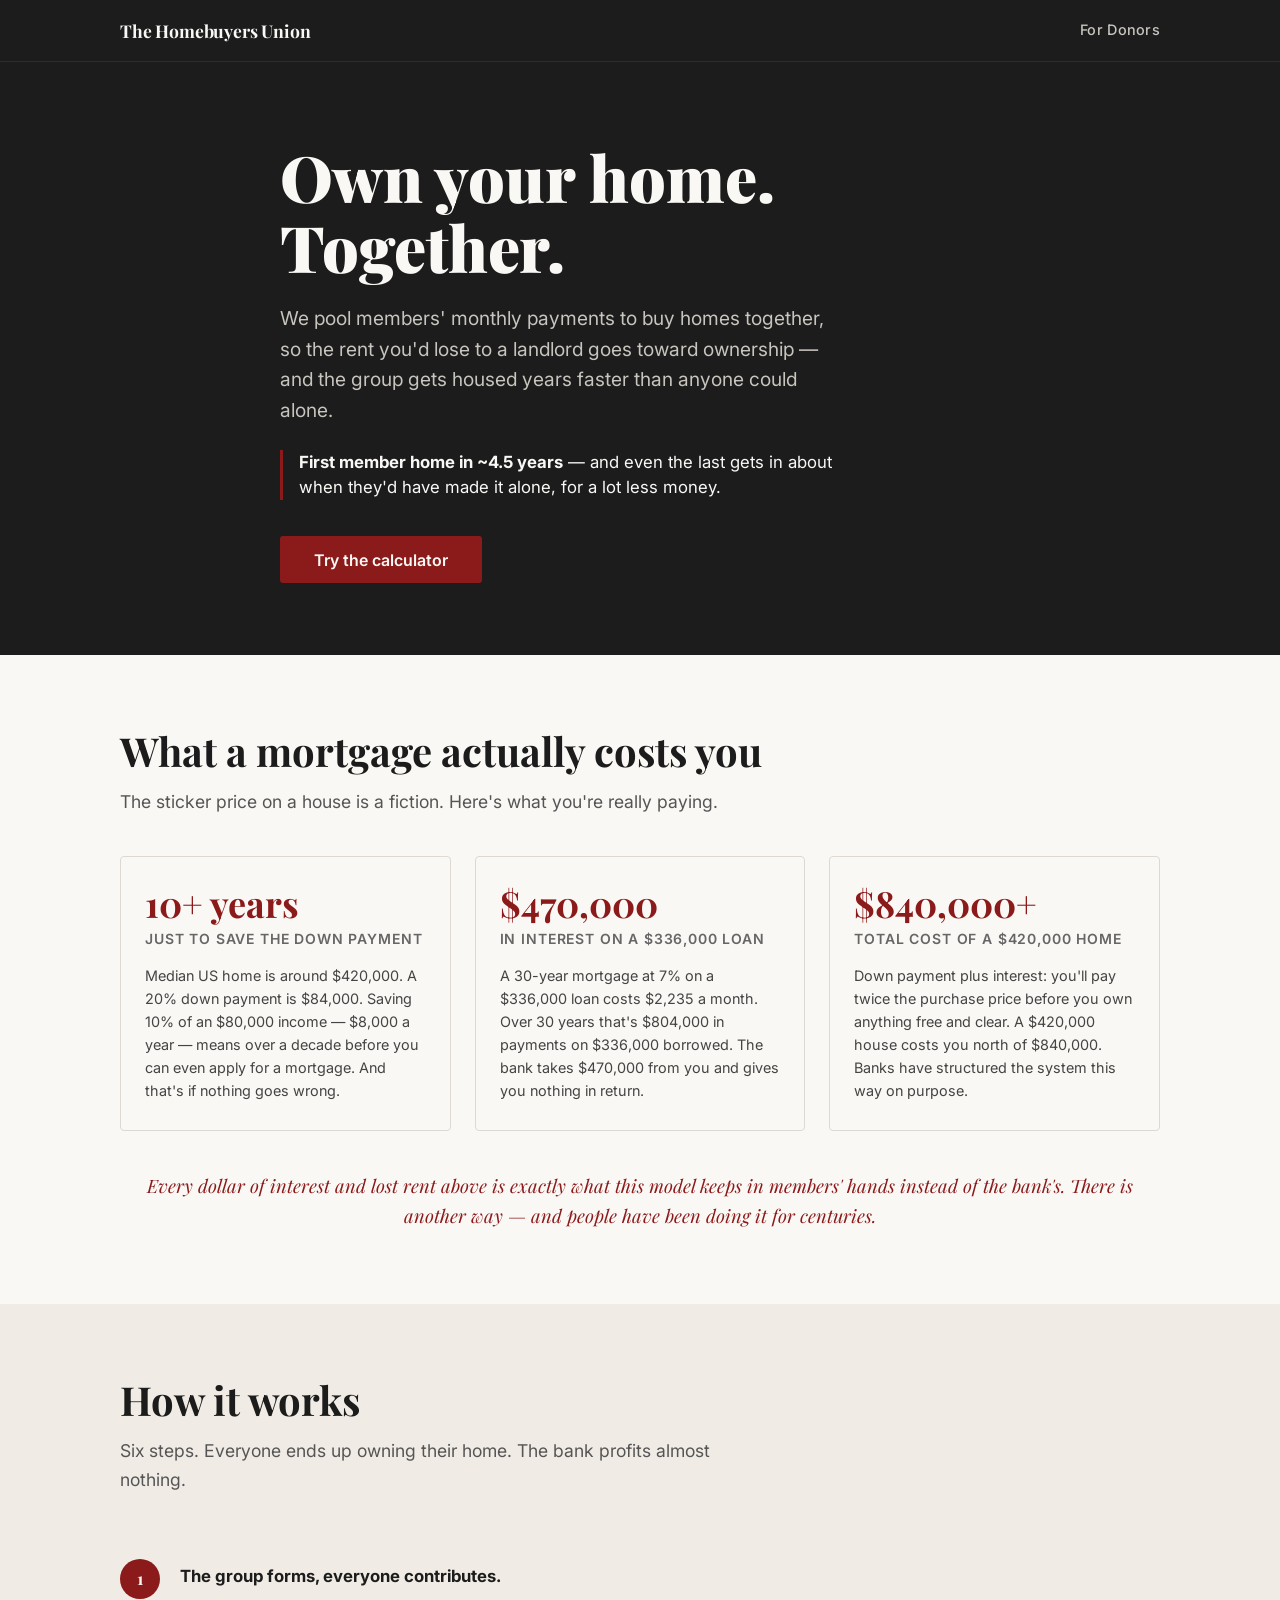
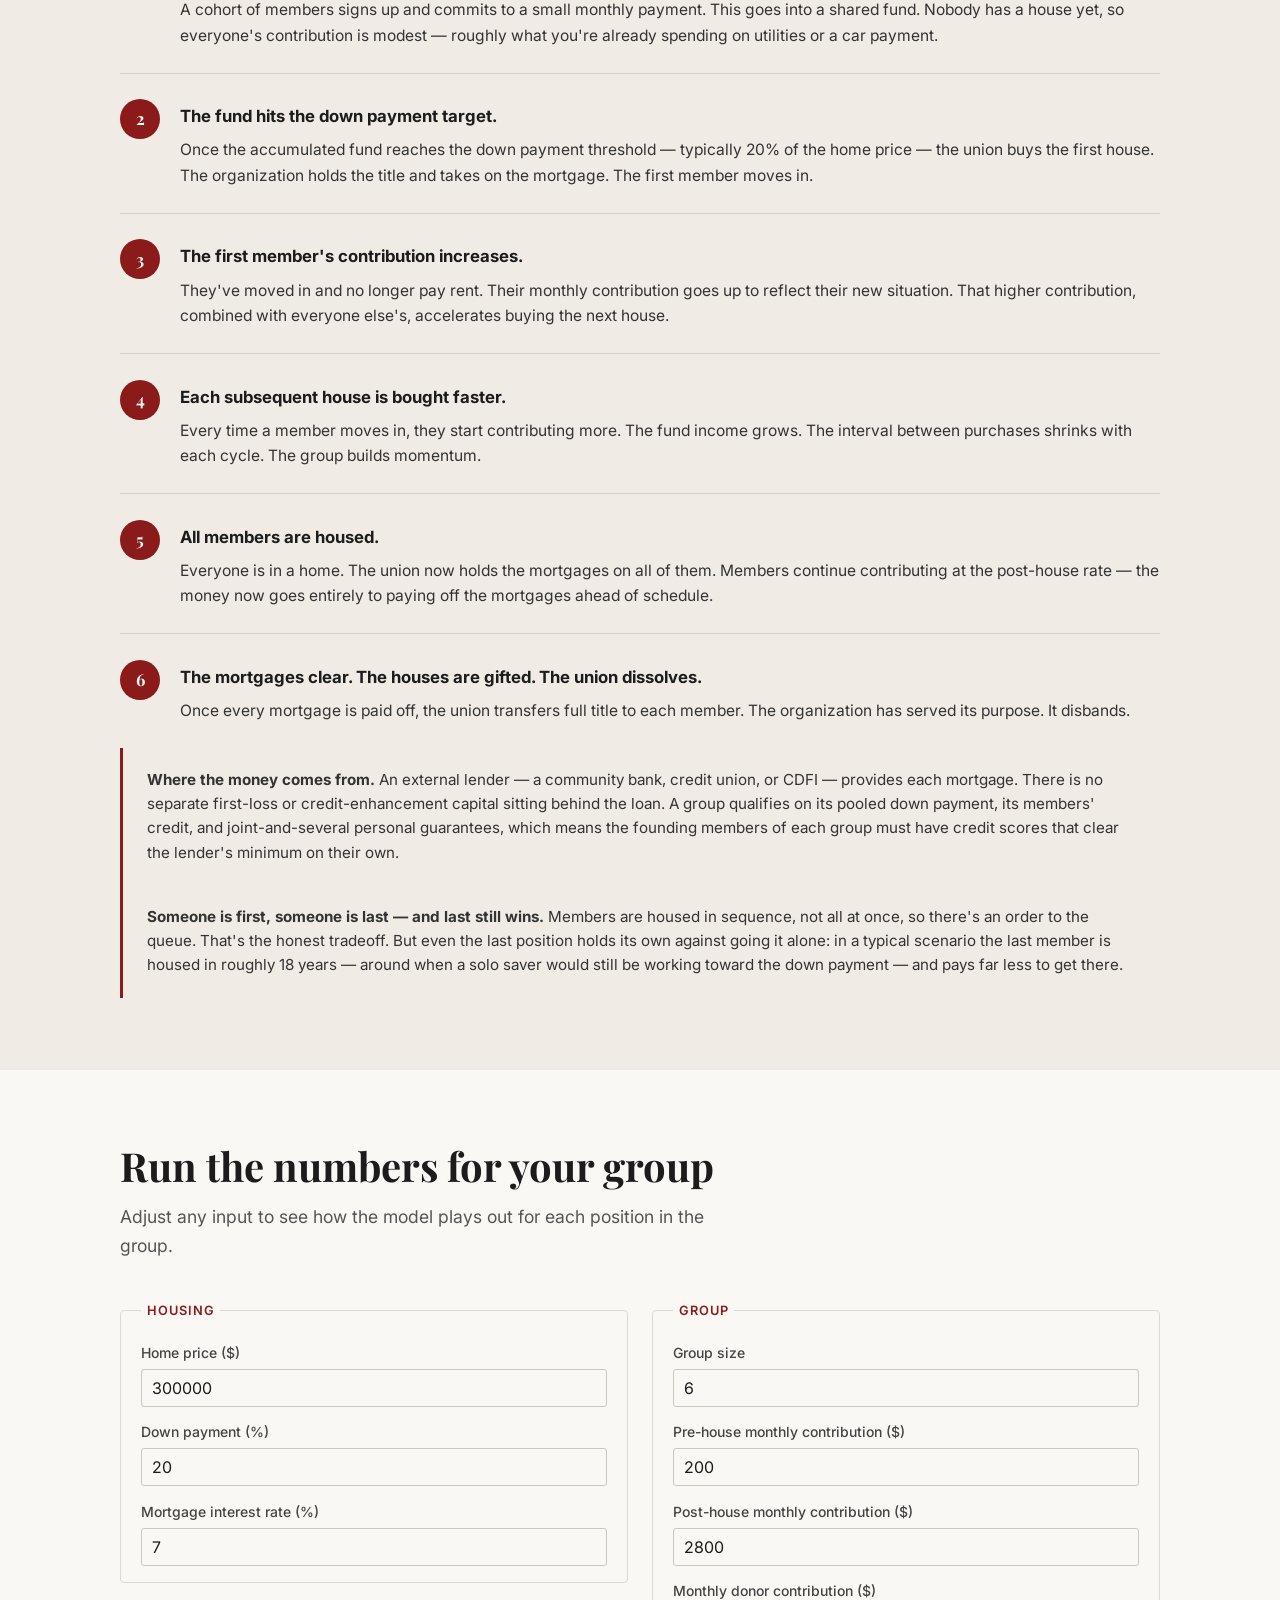
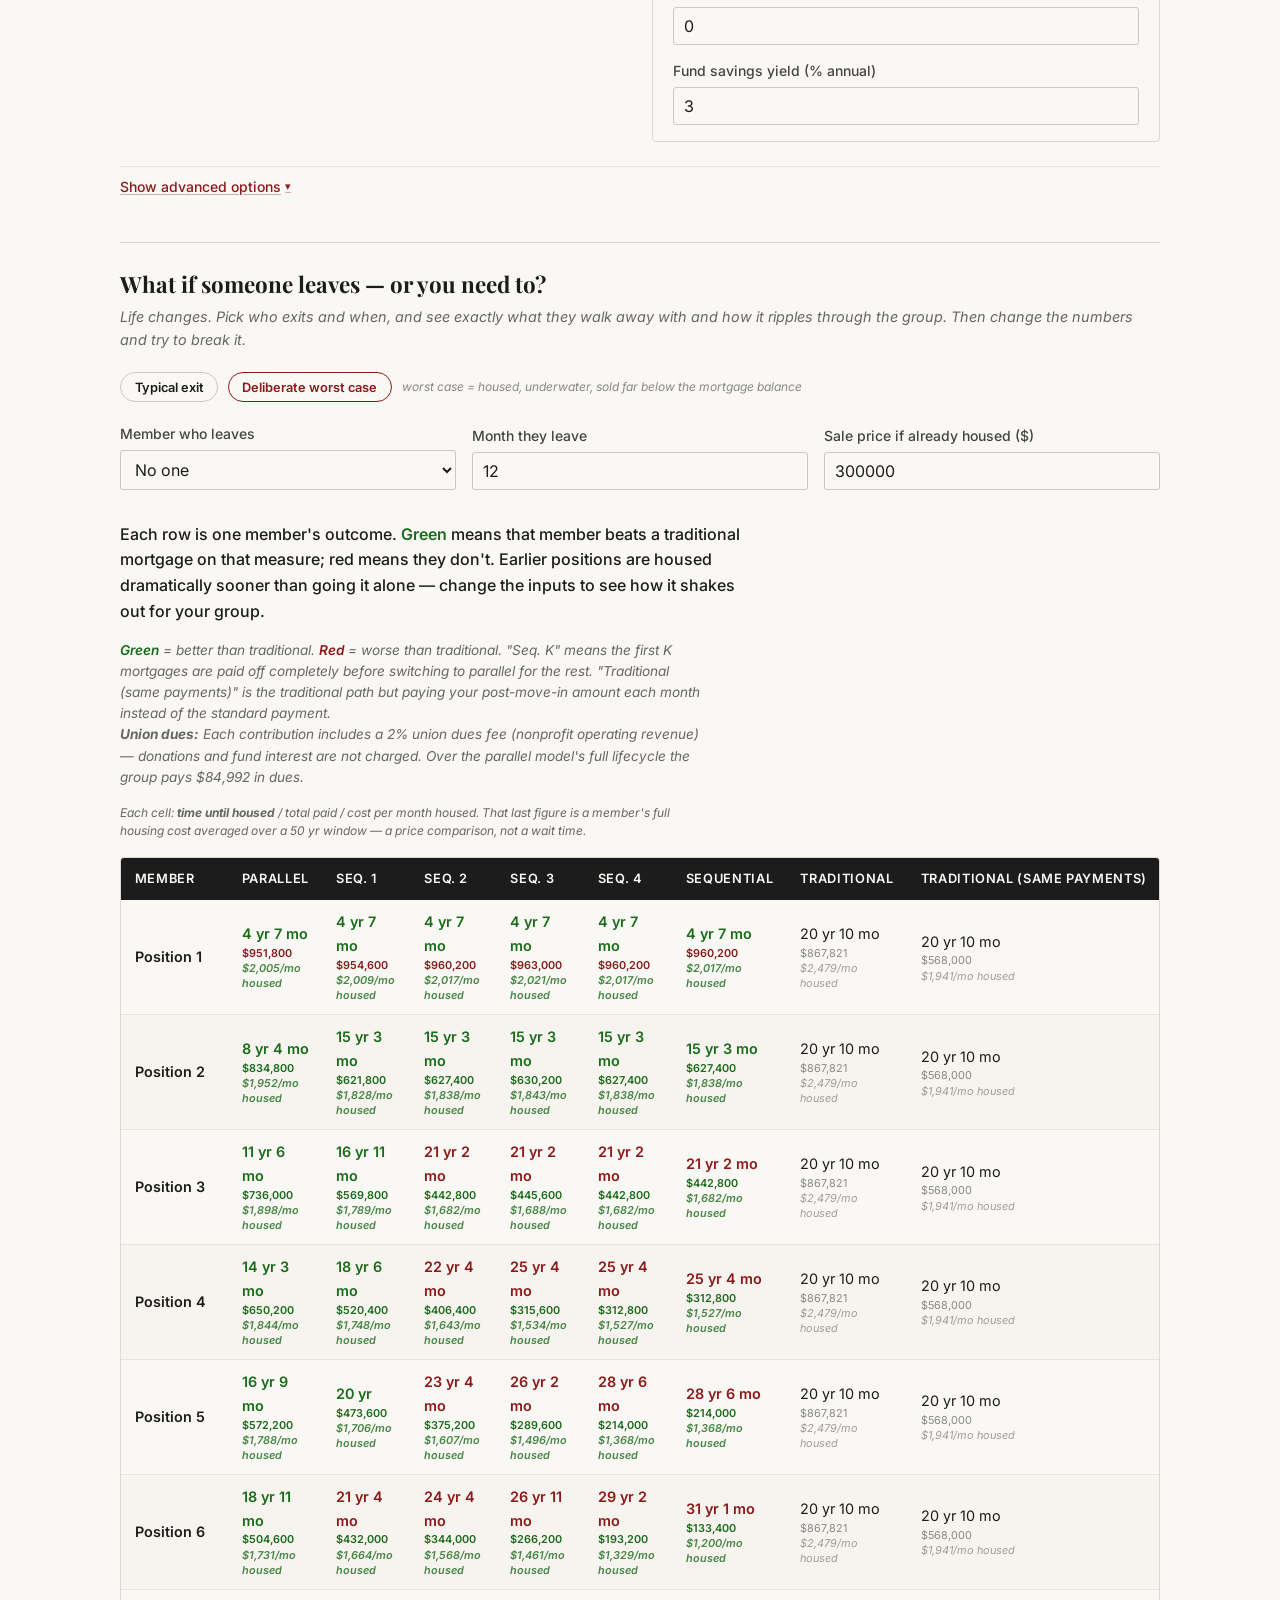
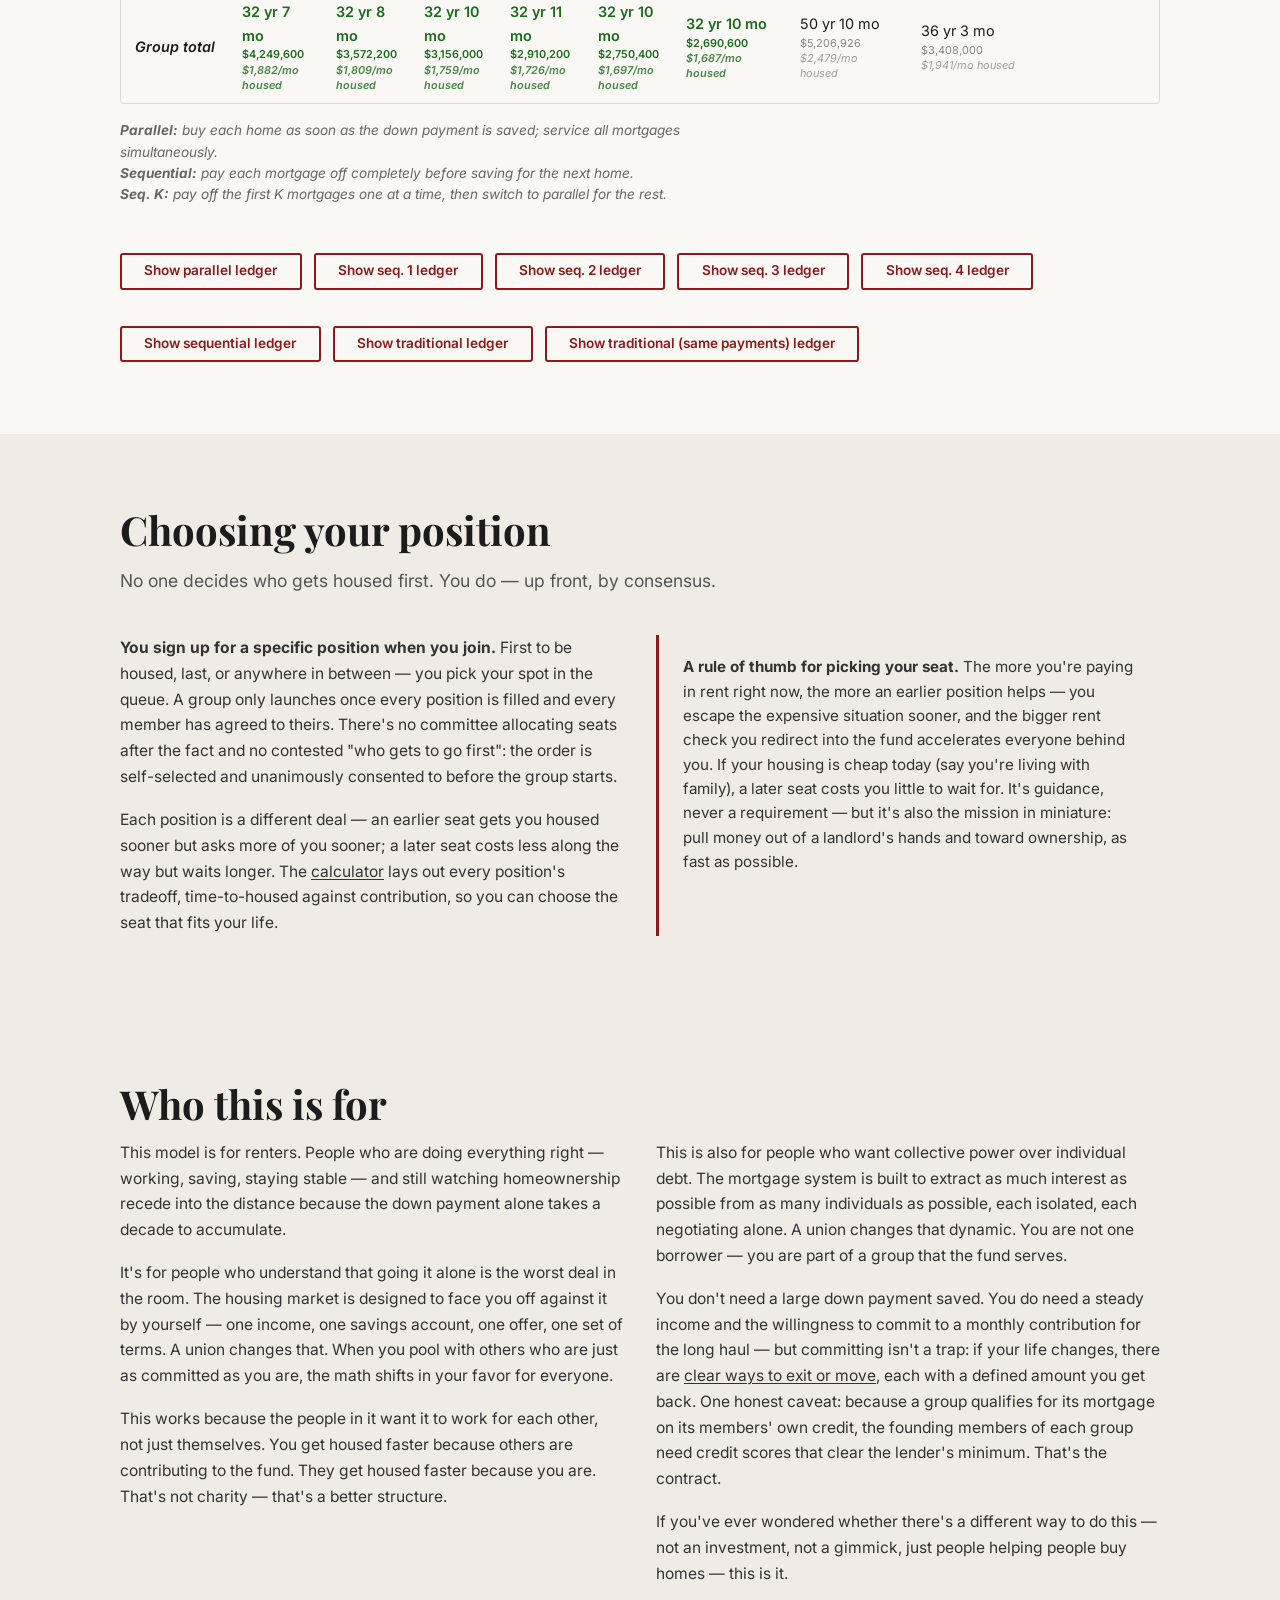
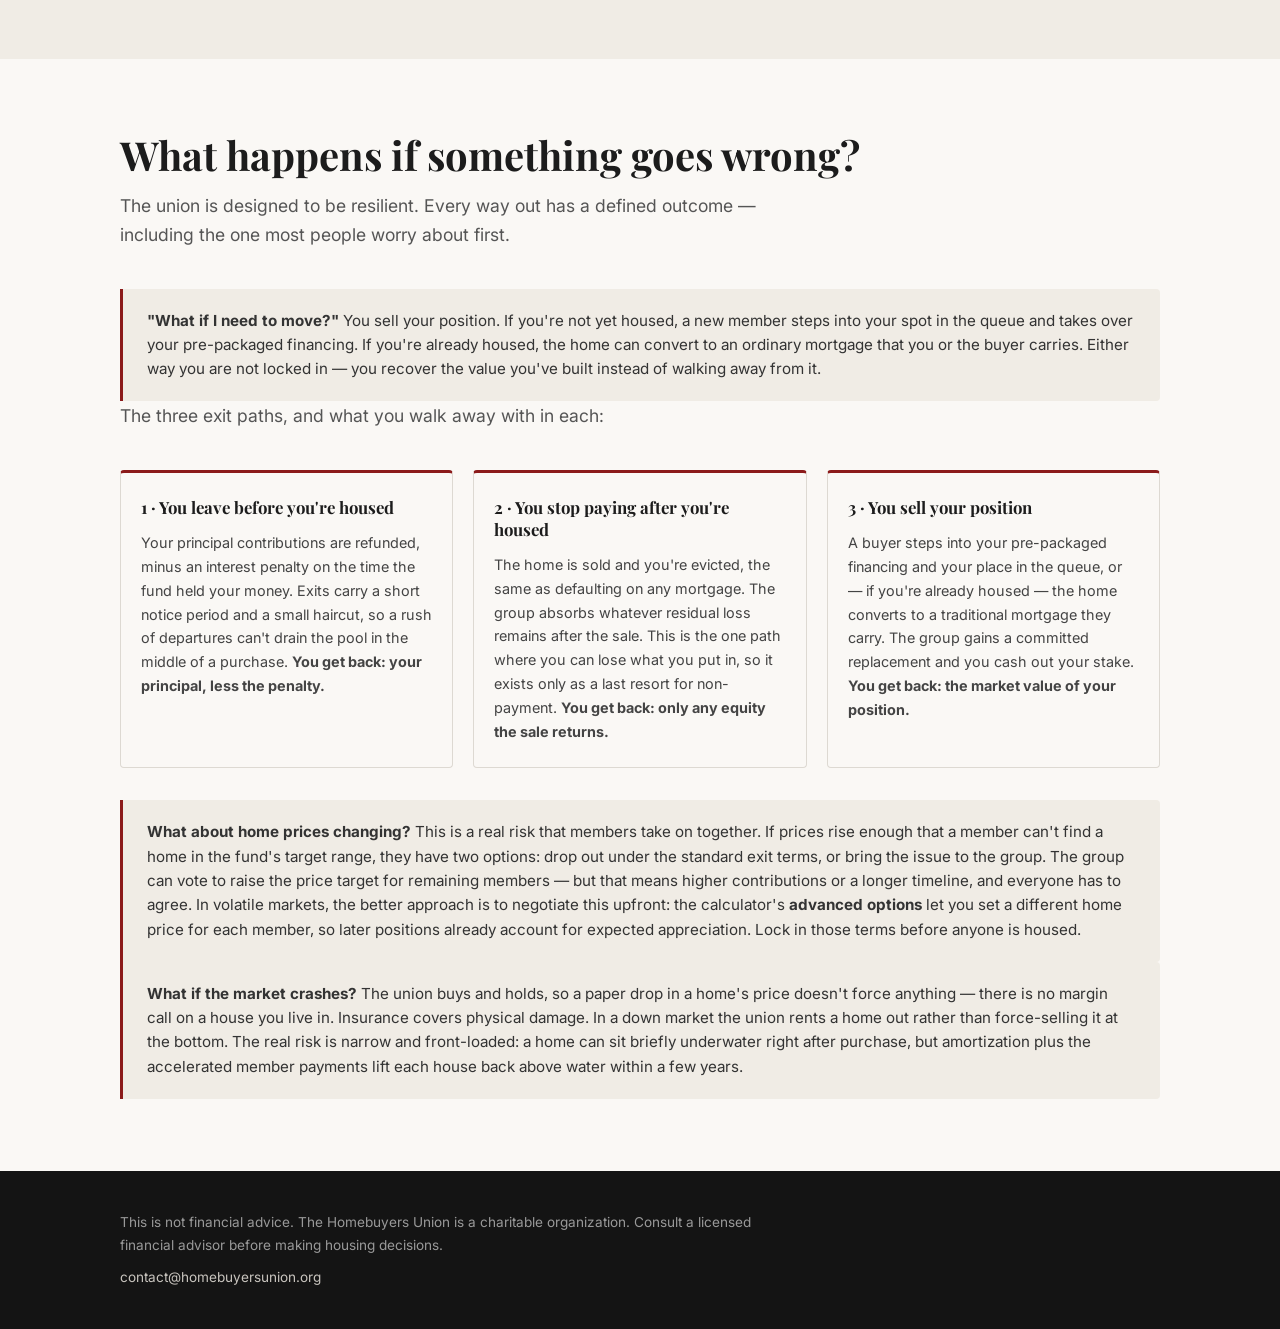
==== commit c9636859: "Add "Choosing your position" section: self-selected seats, full consent Closes #28.  State the forma" ====
--- a/index.html
+++ b/index.html
@@ -25,7 +25,6 @@
     <div class="hero__inner">
       <h1 class="hero__headline">Own your home.<br>Together.</h1>
       <p class="hero__subhead">We pool members' monthly payments to buy homes together, so the rent you'd lose to a landlord goes toward ownership — and the group gets housed years faster than anyone could alone.</p>
-      <p class="hero__stat"><strong>A whole group is housed for less total interest than one person pays</strong> on a single 30-year mortgage. Paying each home off fast means almost no interest ever accrues — many families housed for less than the bank takes from one.</p>
       <p class="hero__stat"><strong>First member home in ~4.5 years</strong> — and even the last gets in about when they'd have made it alone, for a lot less money.</p>
       <a href="#calculator" class="btn btn--primary">Try the calculator</a>
     </div>
@@ -248,6 +247,23 @@
     </div>
   </section>
 
+  <!-- ── Choosing Your Position ─────────────────────────────────────── -->
+  <section class="section section--alt reveal" id="positions">
+    <div class="container">
+      <h2 class="section__headline">Choosing your position</h2>
+      <p class="section__lead">No one decides who gets housed first. You do — up front, by consensus.</p>
+      <div class="two-col">
+        <div>
+          <p><strong>You sign up for a specific position when you join.</strong> First to be housed, last, or anywhere in between — you pick your spot in the queue. A group only launches once every position is filled and every member has agreed to theirs. There's no committee allocating seats after the fact and no contested "who gets to go first": the order is self-selected and unanimously consented to before the group starts.</p>
+          <p>Each position is a different deal — an earlier seat gets you housed sooner but asks more of you sooner; a later seat costs less along the way but waits longer. The <a href="#calculator">calculator</a> lays out every position's tradeoff, time-to-housed against contribution, so you can choose the seat that fits your life.</p>
+        </div>
+        <div class="why-note">
+          <strong>A rule of thumb for picking your seat.</strong> The more you're paying in rent right now, the more an earlier position helps — you escape the expensive situation sooner, and the bigger rent check you redirect into the fund accelerates everyone behind you. If your housing is cheap today (say you're living with family), a later seat costs you little to wait for. It's guidance, never a requirement — but it's also the mission in miniature: pull money out of a landlord's hands and toward ownership, as fast as possible.
+        </div>
+      </div>
+    </div>
+  </section>
+
   <!-- ── Who It's For ───────────────────────────────────────────────── -->
   <section class="section section--alt reveal" id="who">
     <div class="container">
@@ -741,7 +757,6 @@
         (parallelDues !== null ? ` Over the parallel model's full lifecycle the group pays ${formatDollars(parallelDues)} in dues.` : "");
 
       el.innerHTML = `
-        <p class="calc-headline">The whole group is housed for less <em>total</em> interest than one person pays on a single 30-year mortgage. Compare the group's rows to the <strong>Traditional</strong> column — fast pay-down means little interest ever accrues, so it's a real efficiency gain, not one member gaining at another's expense.</p>
         <p class="calc-caption">Each row is one member's outcome. <span class="cmp-better-key">Green</span> means that member beats a traditional mortgage on that measure; red means they don't. Earlier positions are housed dramatically sooner than going it alone — change the inputs to see how it shakes out for your group.</p>
         <p class="calc-note" style="margin-bottom:0.5rem">
           <span class="cmp-better-key">Green</span> = better than traditional.
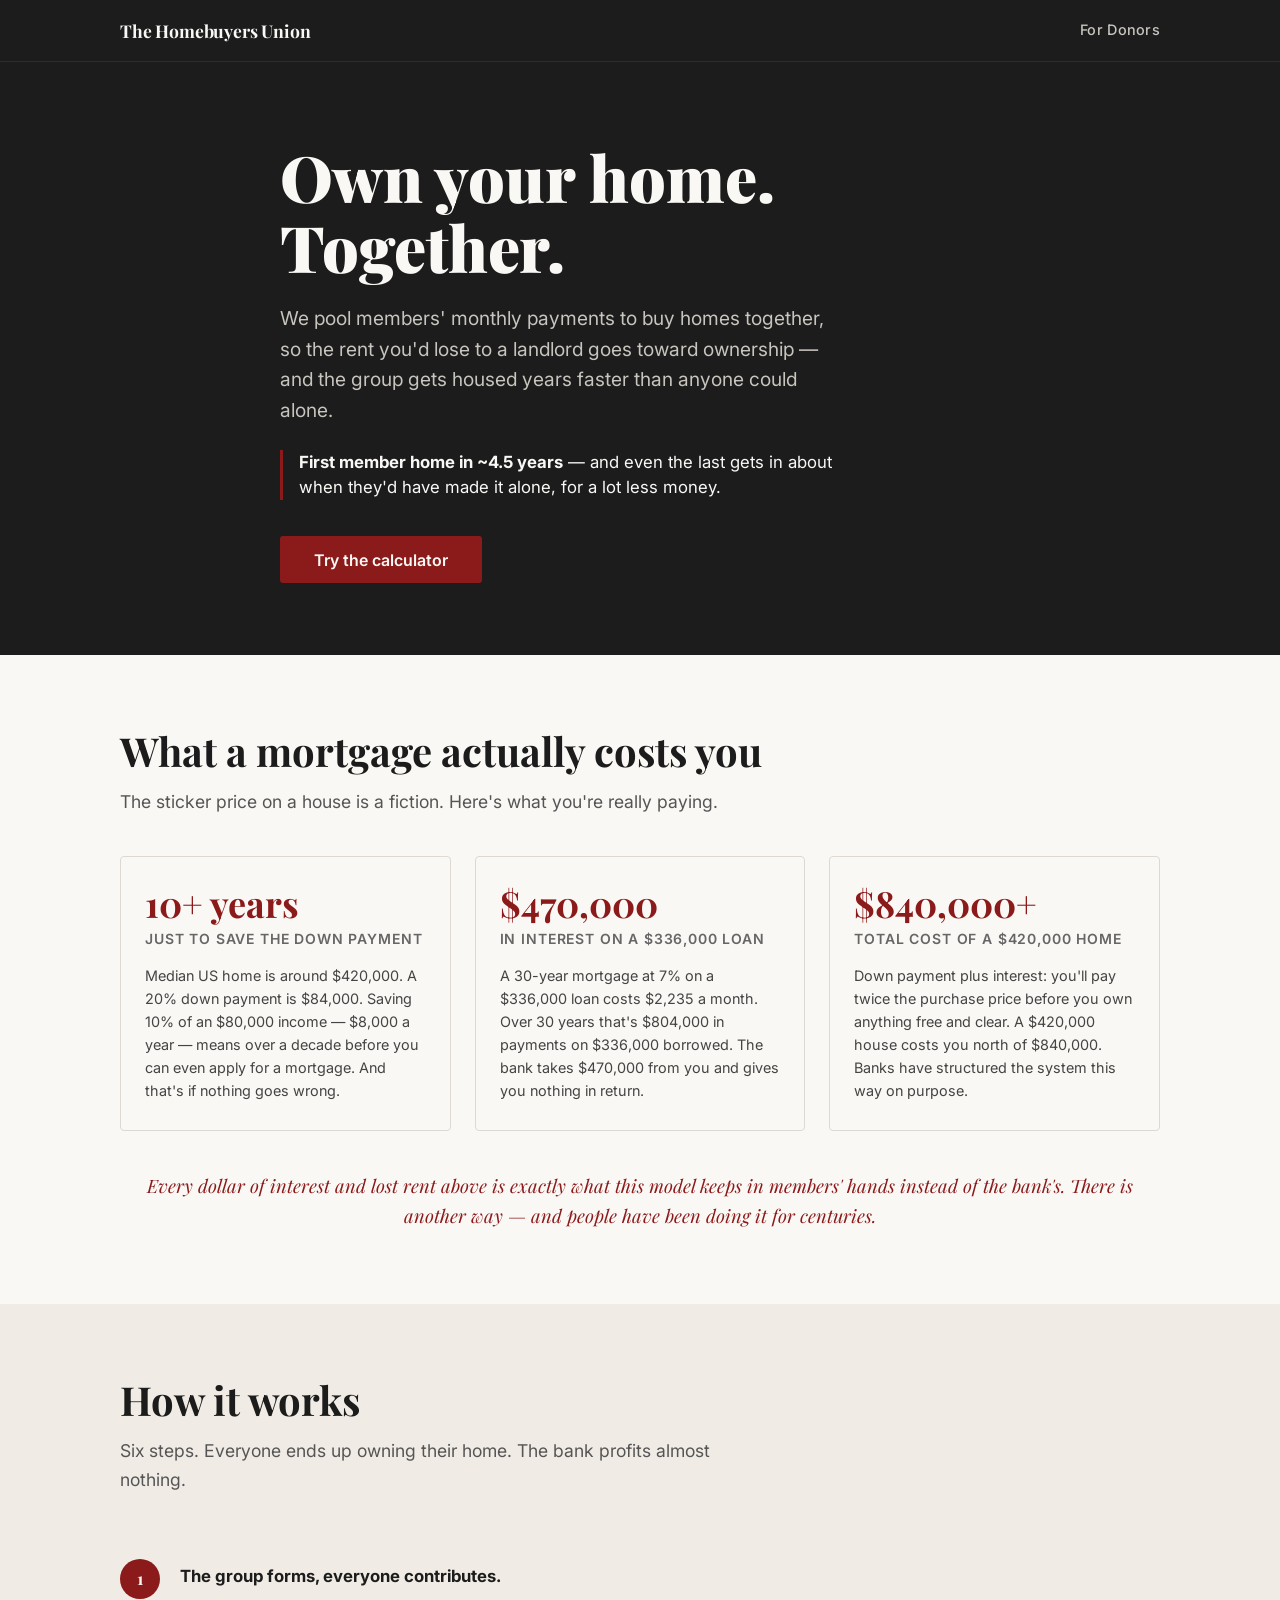
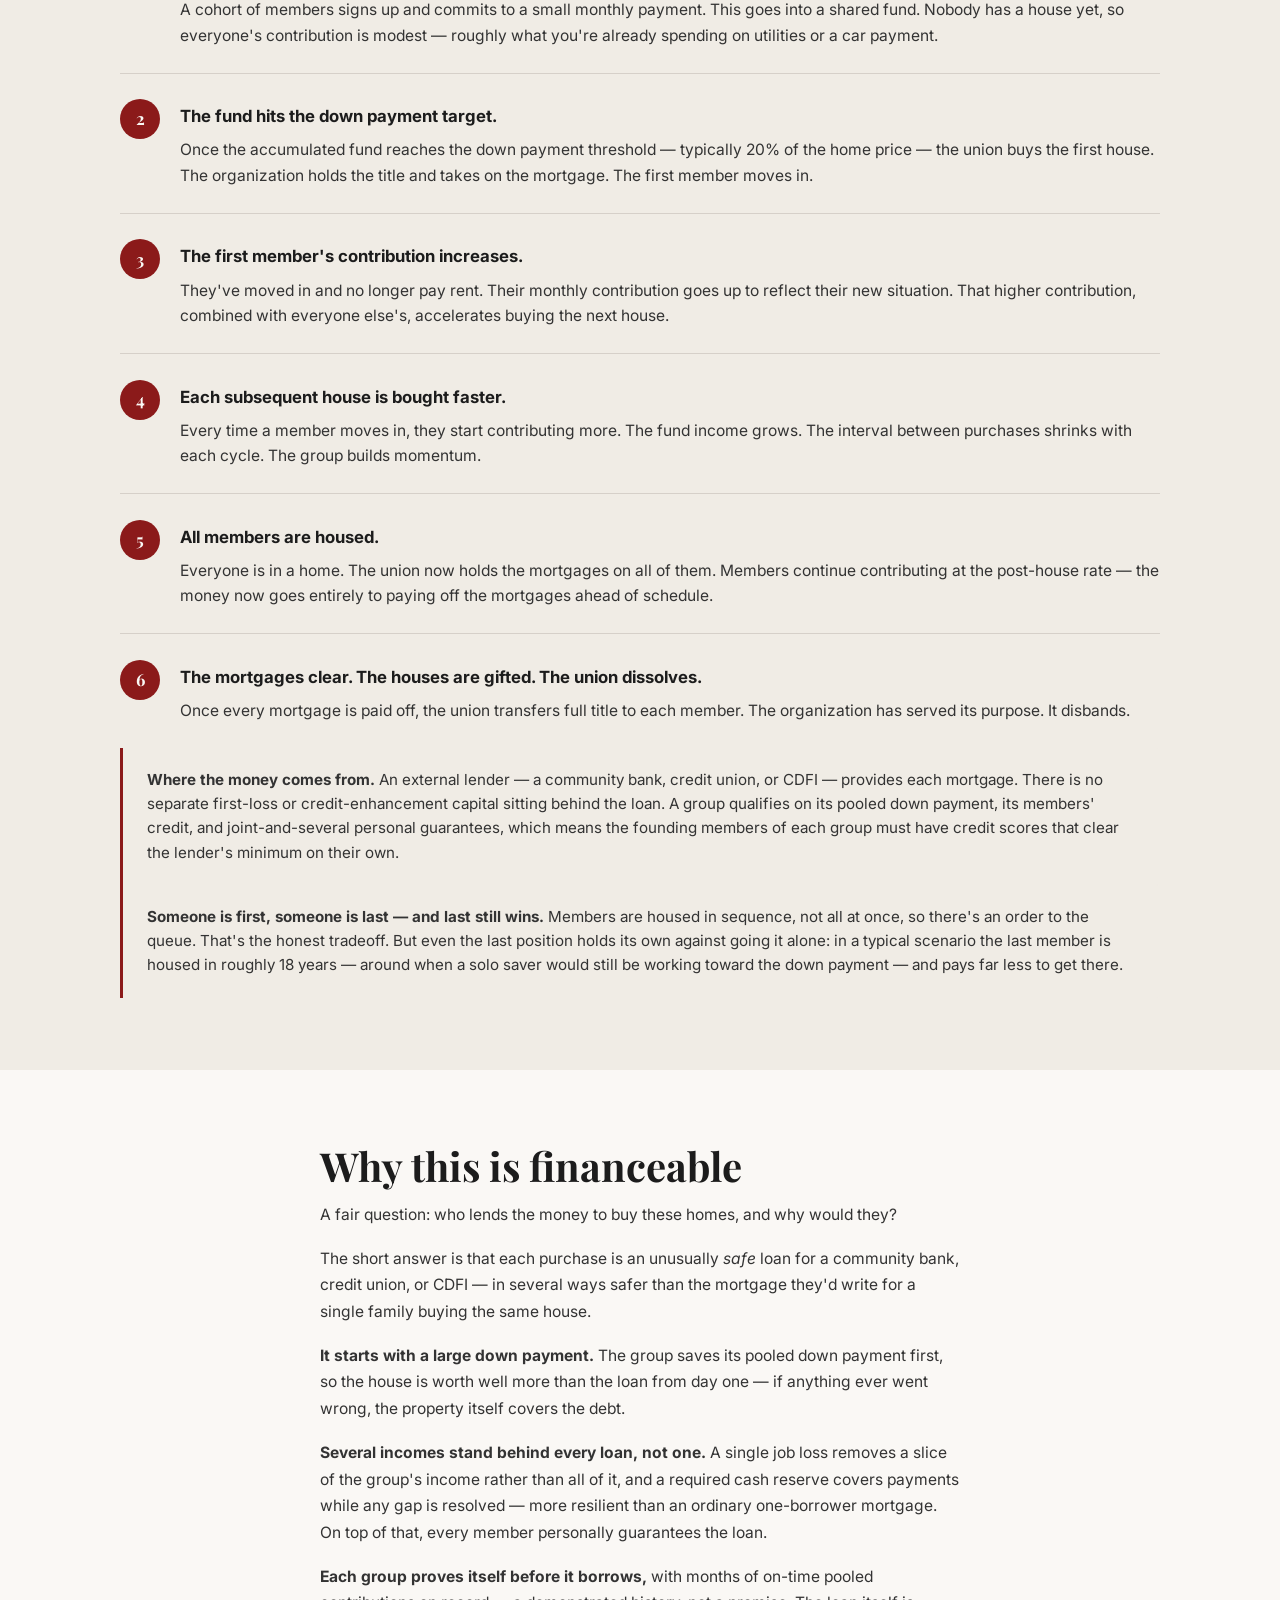
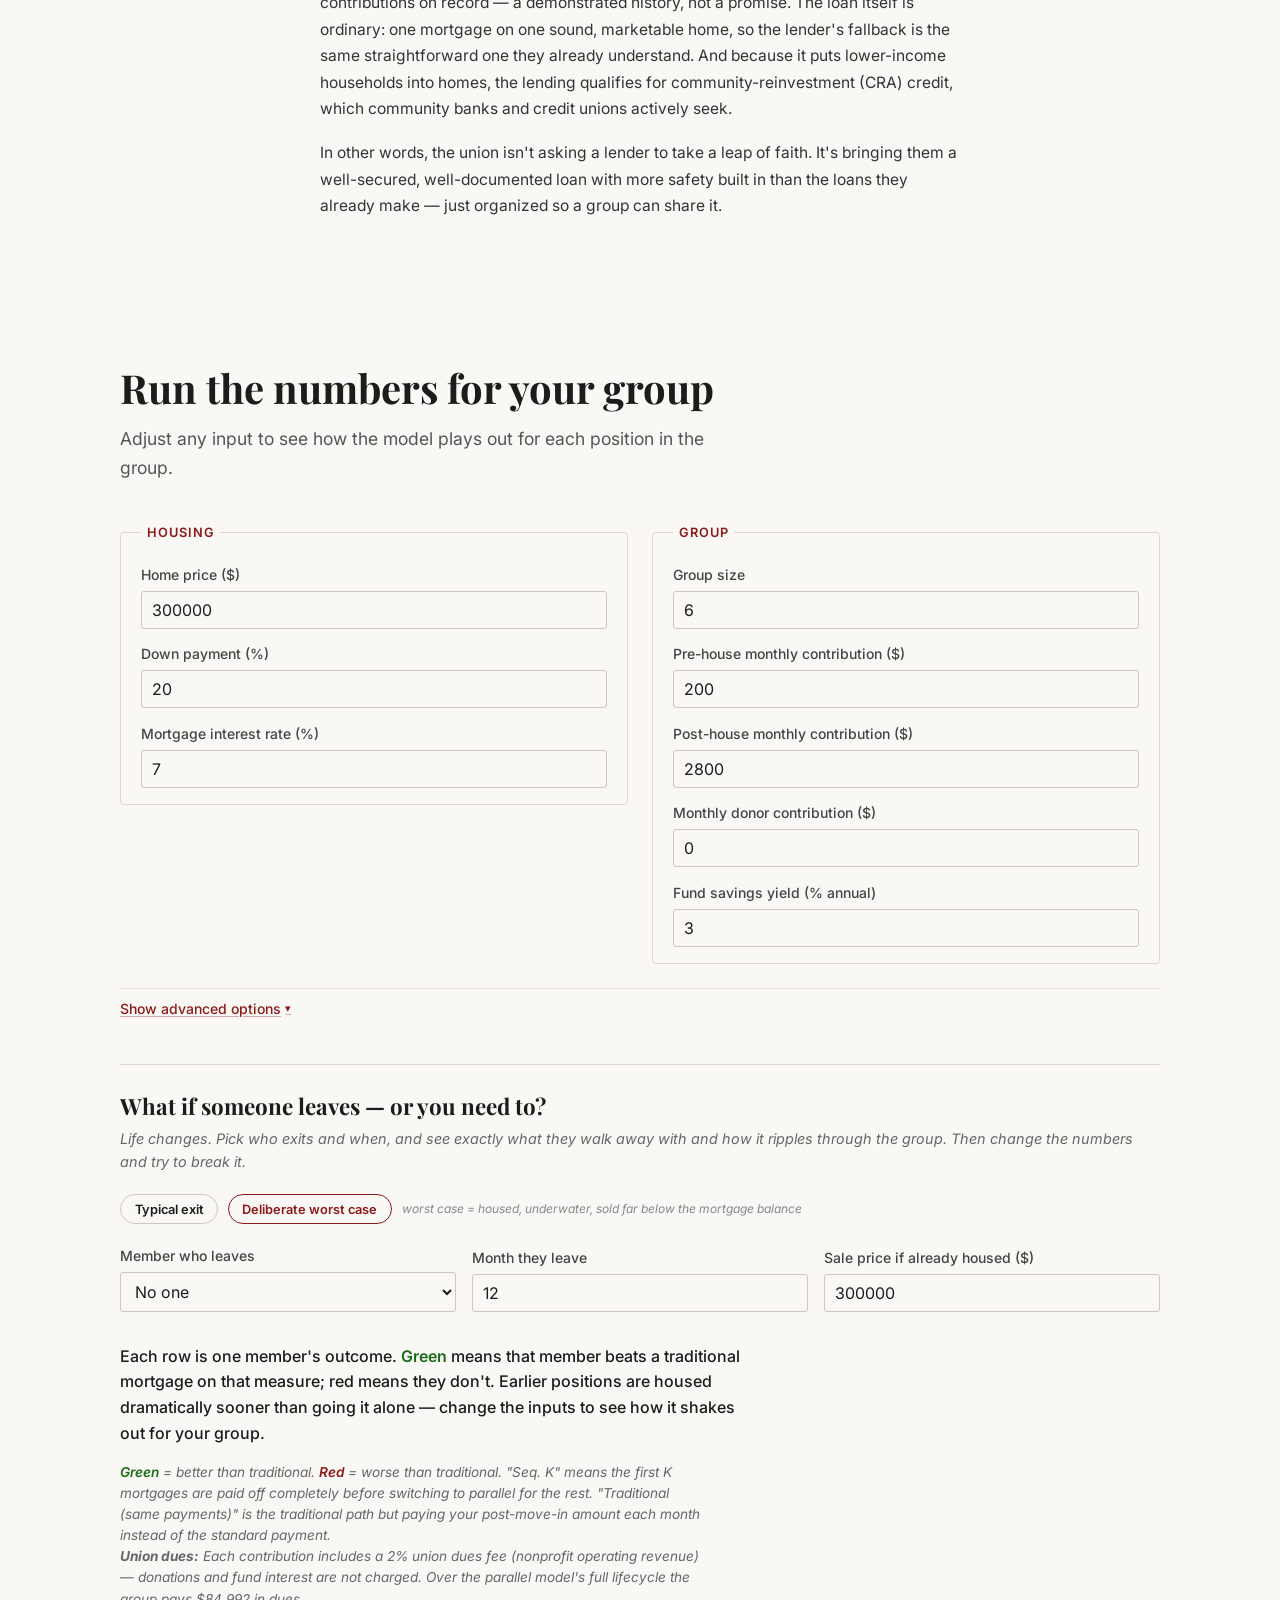
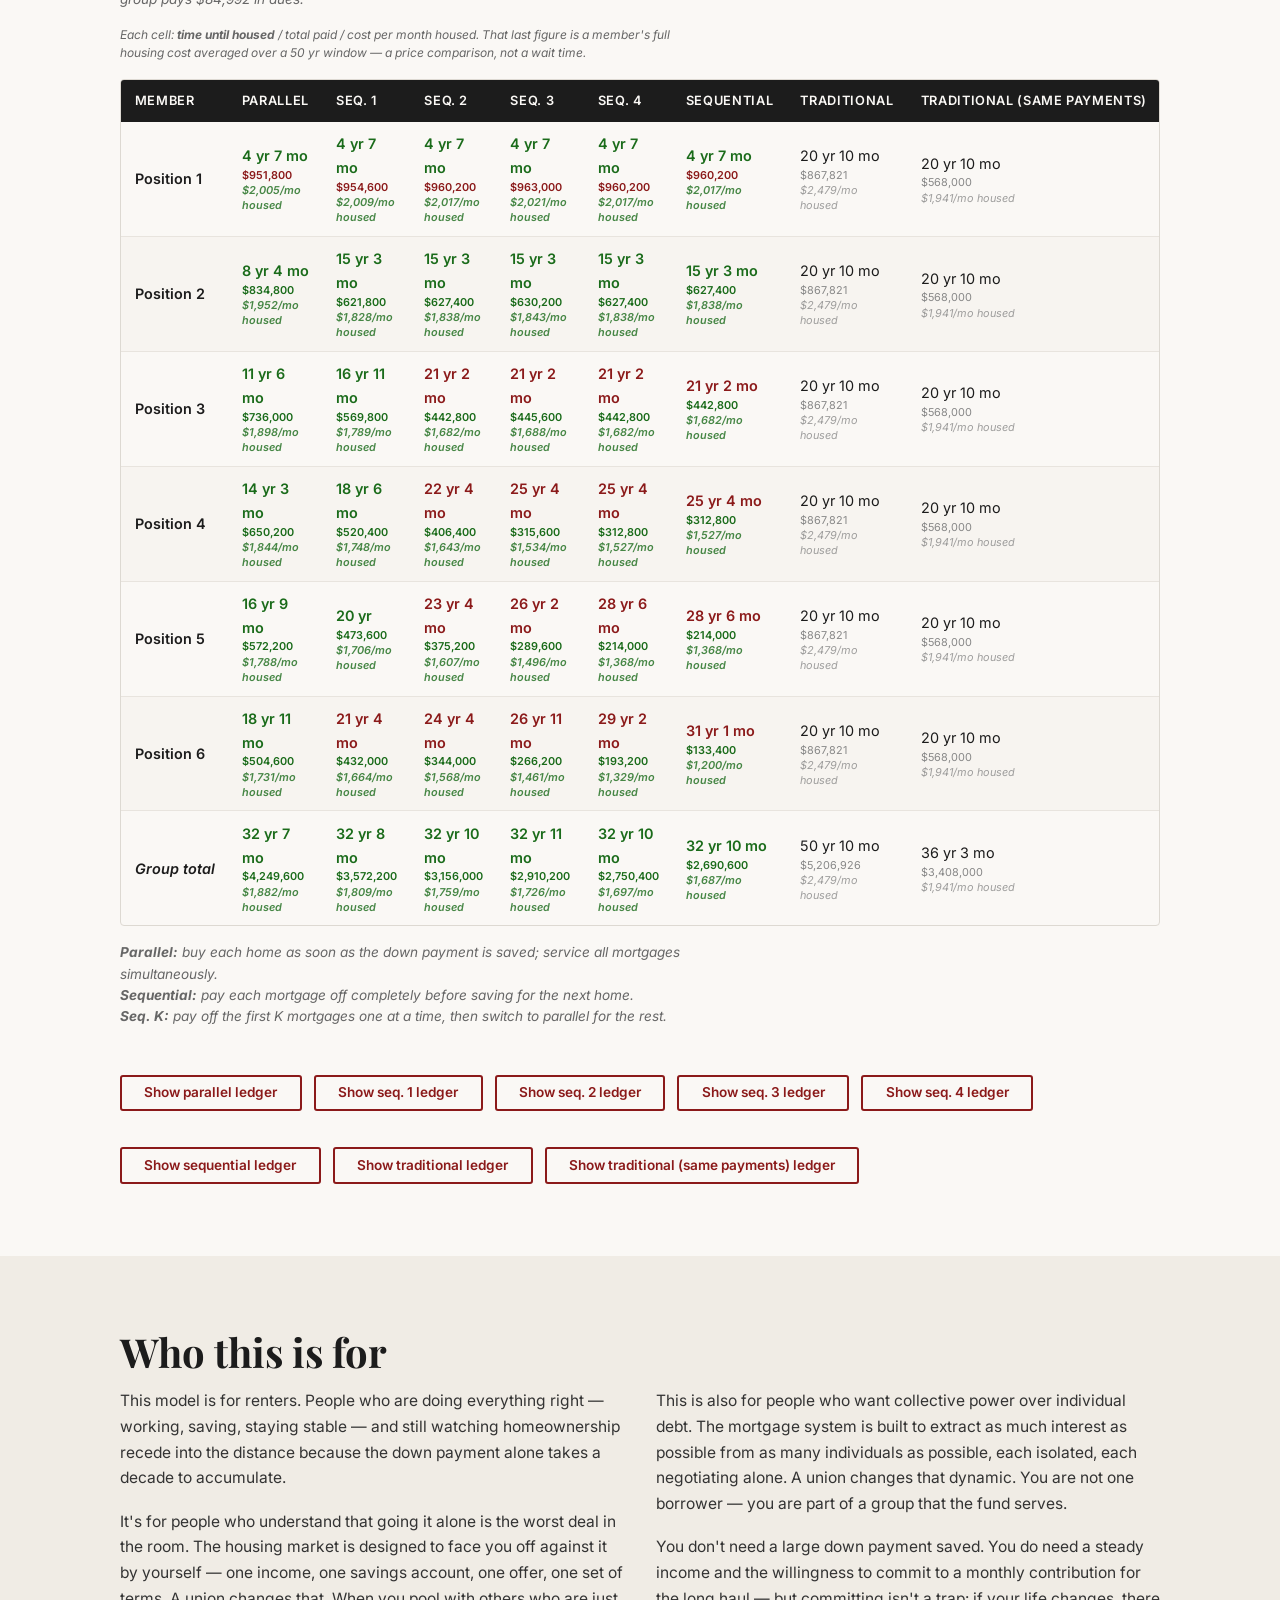
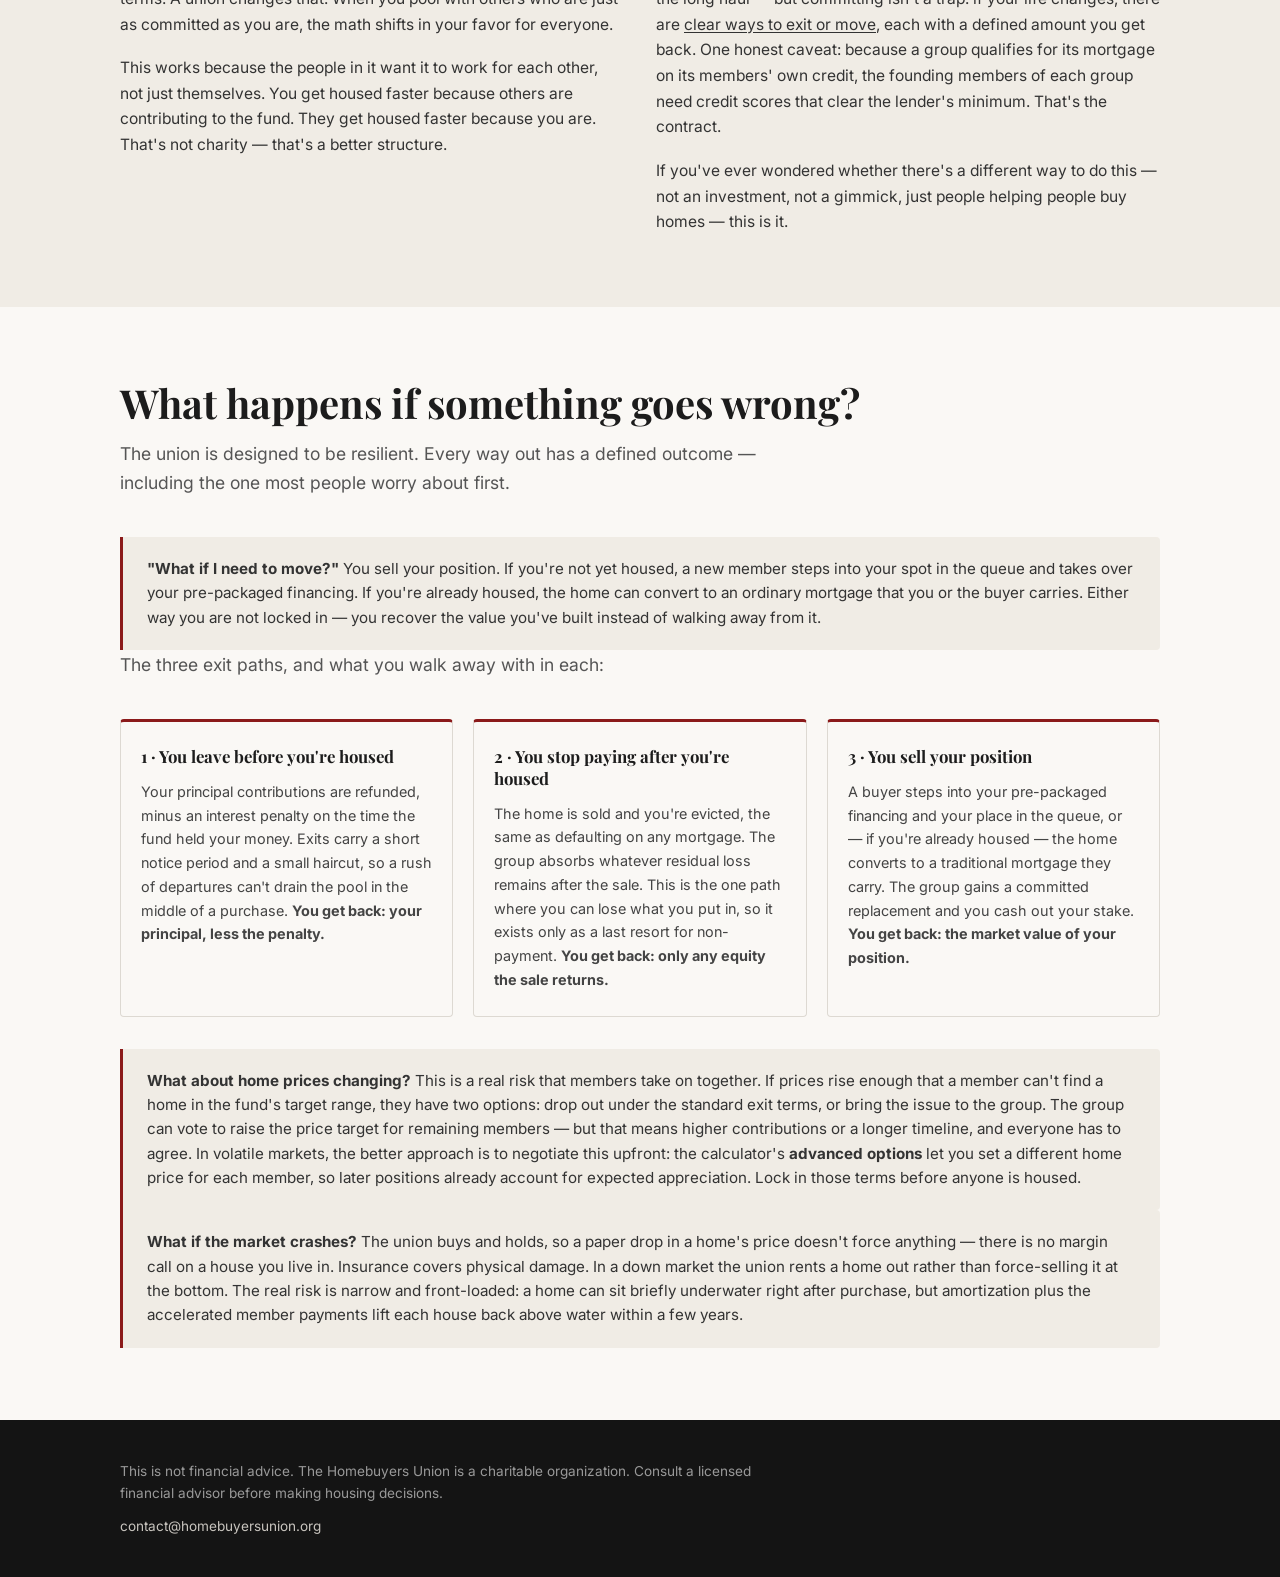
==== commit 5c7dfc6d: "Add a "Why this is financeable" section Closes #31.  Answer the "who would ever lend to this?" objec" ====
--- a/index.html
+++ b/index.html
@@ -114,6 +114,19 @@
     </div>
   </section>
 
+  <!-- ── Why This Is Financeable ────────────────────────────────────── -->
+  <section class="section reveal" id="financeable">
+    <div class="container container--narrow">
+      <h2 class="section__headline">Why this is financeable</h2>
+      <p class="section__lead">A fair question: who lends the money to buy these homes, and why would they?</p>
+      <p>The short answer is that each purchase is an unusually <em>safe</em> loan for a community bank, credit union, or CDFI — in several ways safer than the mortgage they'd write for a single family buying the same house.</p>
+      <p><strong>It starts with a large down payment.</strong> The group saves its pooled down payment first, so the house is worth well more than the loan from day one — if anything ever went wrong, the property itself covers the debt.</p>
+      <p><strong>Several incomes stand behind every loan, not one.</strong> A single job loss removes a slice of the group's income rather than all of it, and a required cash reserve covers payments while any gap is resolved — more resilient than an ordinary one-borrower mortgage. On top of that, every member personally guarantees the loan.</p>
+      <p><strong>Each group proves itself before it borrows,</strong> with months of on-time pooled contributions on record — a demonstrated history, not a promise. The loan itself is ordinary: one mortgage on one sound, marketable home, so the lender's fallback is the same straightforward one they already understand. And because it puts lower-income households into homes, the lending qualifies for community-reinvestment (CRA) credit, which community banks and credit unions actively seek.</p>
+      <p>In other words, the union isn't asking a lender to take a leap of faith. It's bringing them a well-secured, well-documented loan with more safety built in than the loans they already make — just organized so a group can share it.</p>
+    </div>
+  </section>
+
   <!-- ── Calculator ─────────────────────────────────────────────────── -->
   <section class="section reveal" id="calculator">
     <div class="container">
@@ -247,23 +260,6 @@
     </div>
   </section>
 
-  <!-- ── Choosing Your Position ─────────────────────────────────────── -->
-  <section class="section section--alt reveal" id="positions">
-    <div class="container">
-      <h2 class="section__headline">Choosing your position</h2>
-      <p class="section__lead">No one decides who gets housed first. You do — up front, by consensus.</p>
-      <div class="two-col">
-        <div>
-          <p><strong>You sign up for a specific position when you join.</strong> First to be housed, last, or anywhere in between — you pick your spot in the queue. A group only launches once every position is filled and every member has agreed to theirs. There's no committee allocating seats after the fact and no contested "who gets to go first": the order is self-selected and unanimously consented to before the group starts.</p>
-          <p>Each position is a different deal — an earlier seat gets you housed sooner but asks more of you sooner; a later seat costs less along the way but waits longer. The <a href="#calculator">calculator</a> lays out every position's tradeoff, time-to-housed against contribution, so you can choose the seat that fits your life.</p>
-        </div>
-        <div class="why-note">
-          <strong>A rule of thumb for picking your seat.</strong> The more you're paying in rent right now, the more an earlier position helps — you escape the expensive situation sooner, and the bigger rent check you redirect into the fund accelerates everyone behind you. If your housing is cheap today (say you're living with family), a later seat costs you little to wait for. It's guidance, never a requirement — but it's also the mission in miniature: pull money out of a landlord's hands and toward ownership, as fast as possible.
-        </div>
-      </div>
-    </div>
-  </section>
-
   <!-- ── Who It's For ───────────────────────────────────────────────── -->
   <section class="section section--alt reveal" id="who">
     <div class="container">
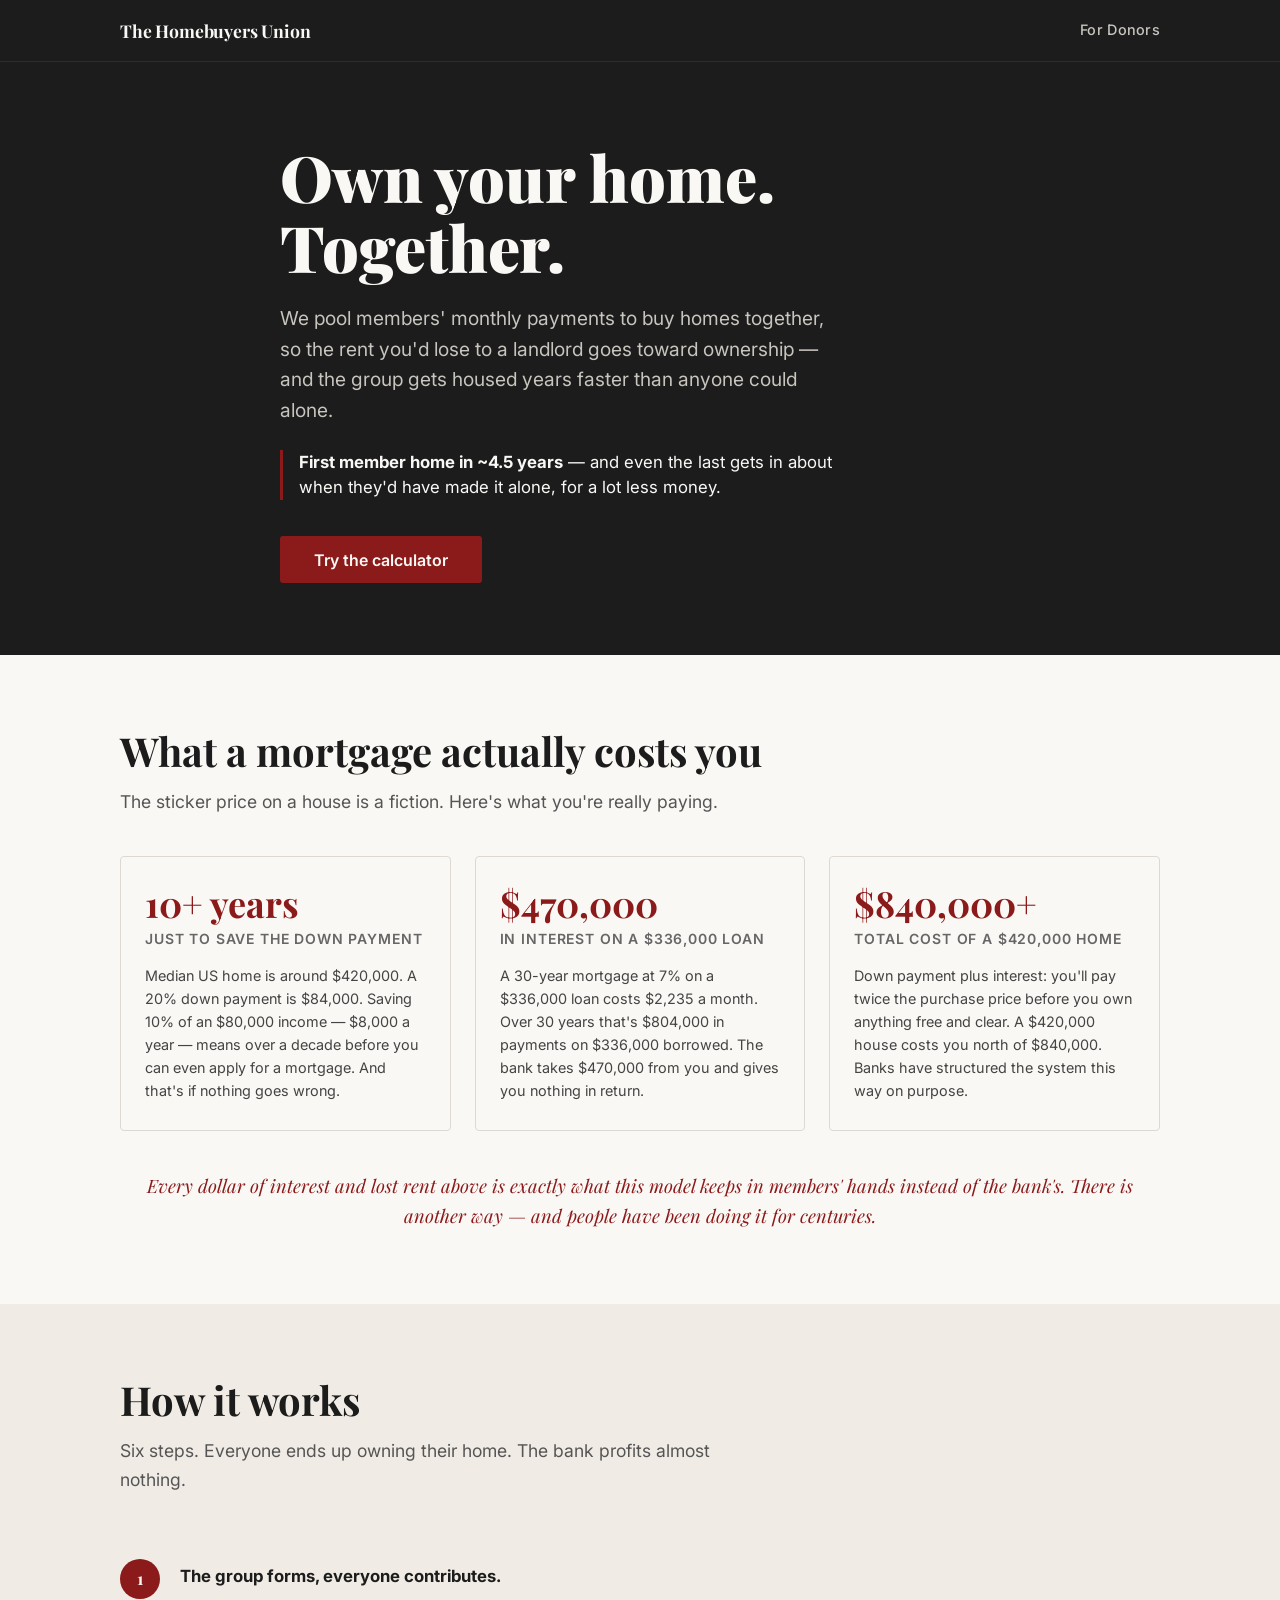
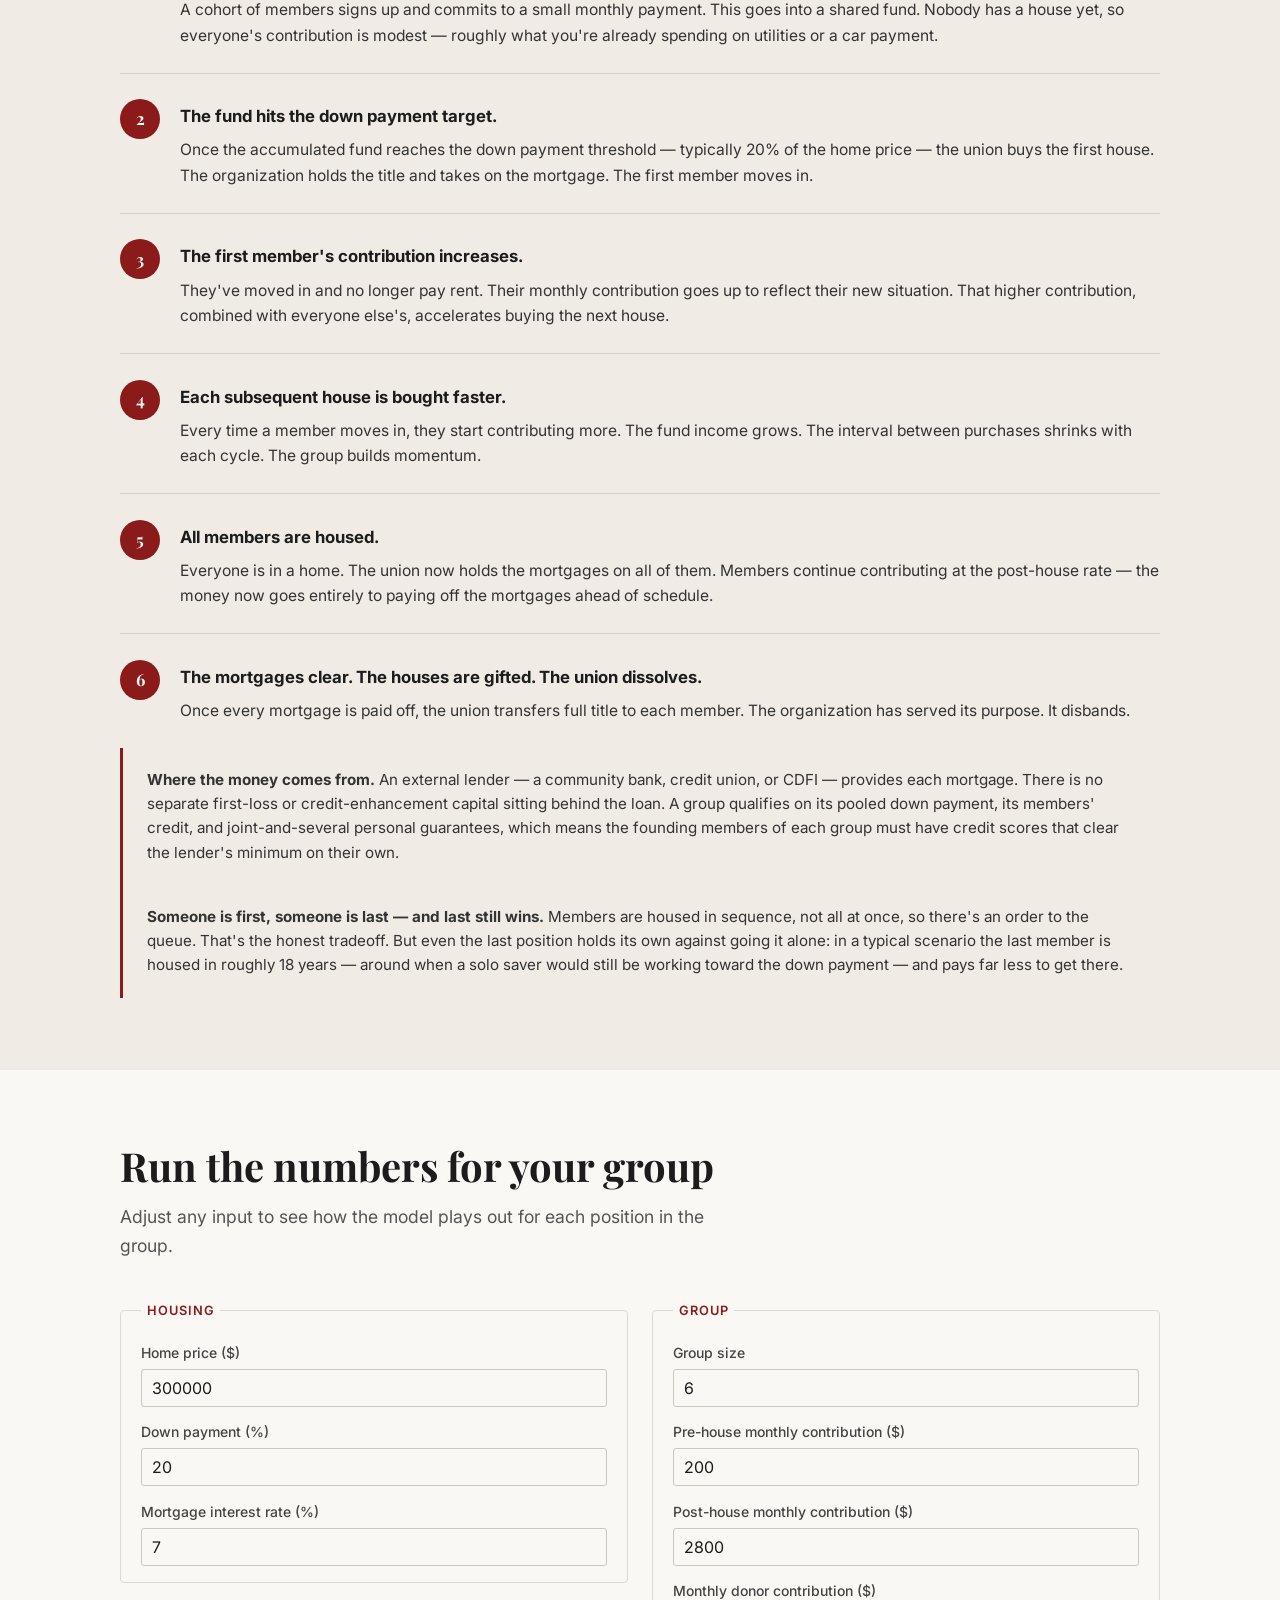
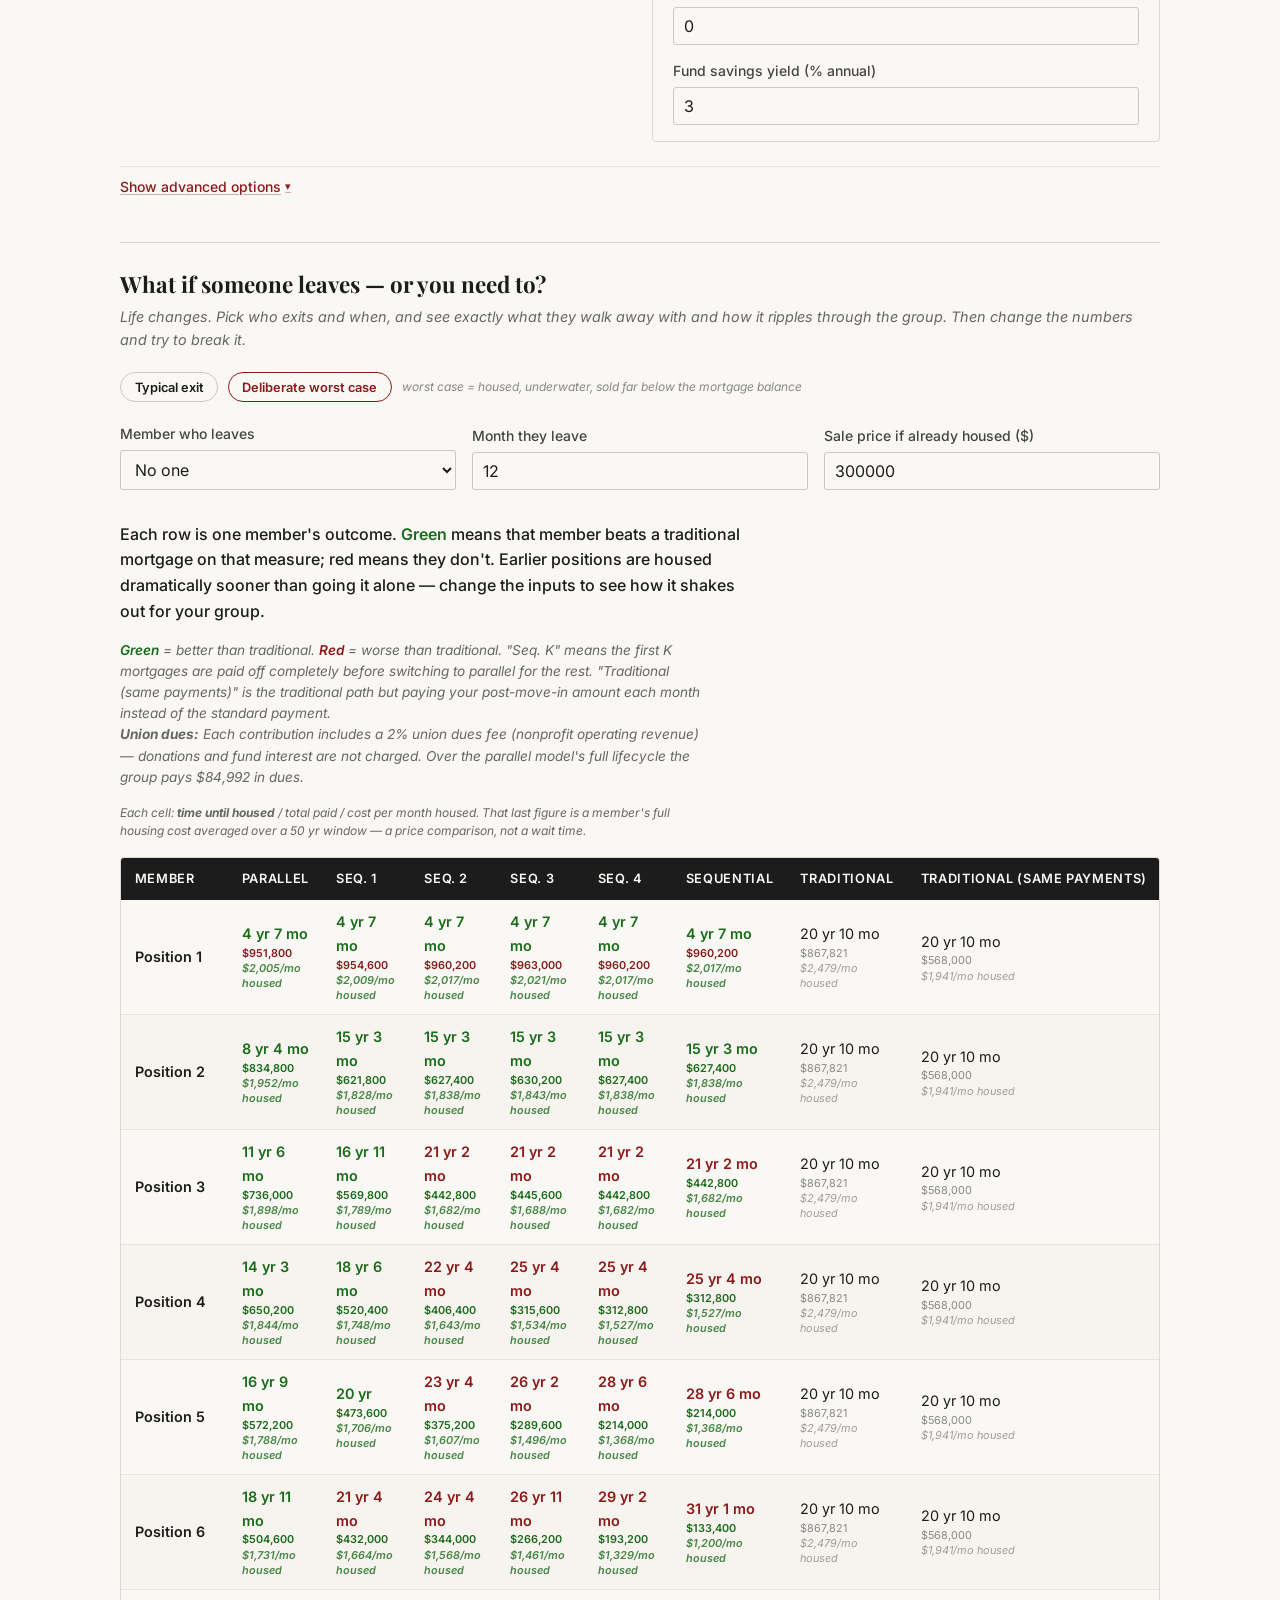
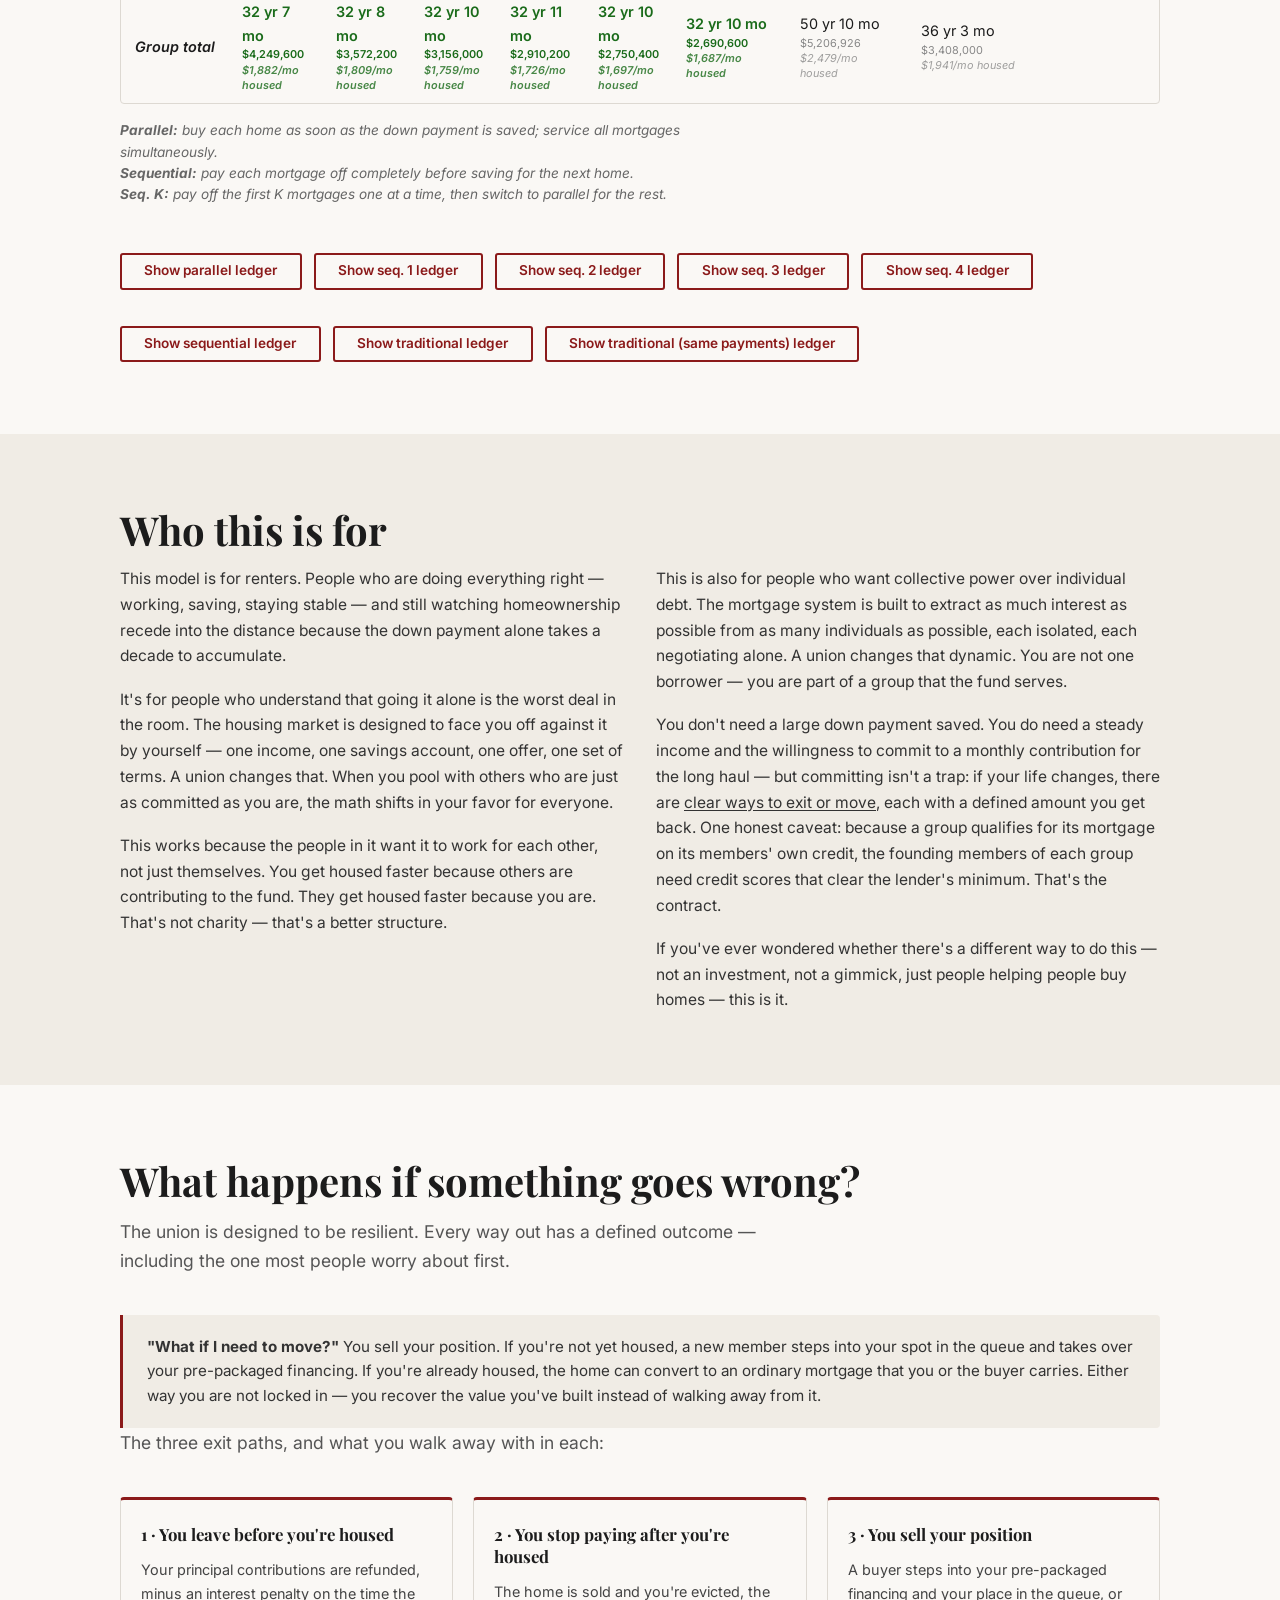
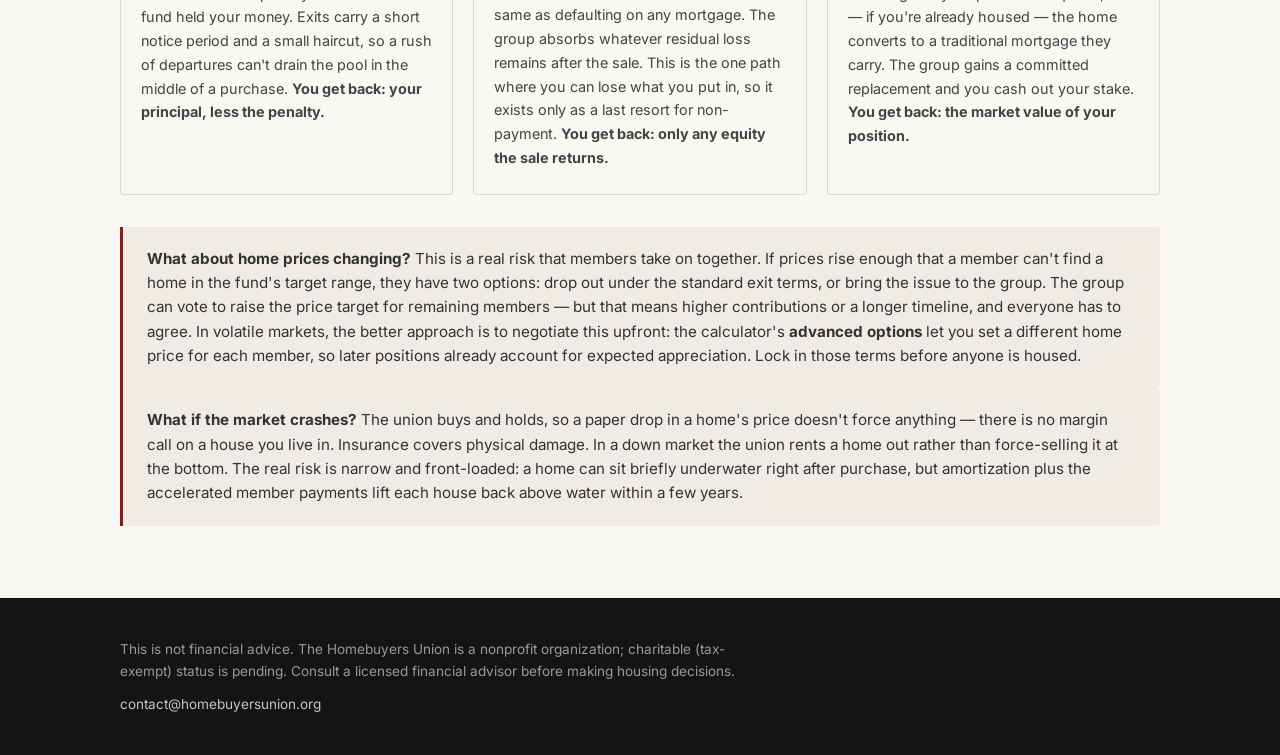
==== commit d9cbbd38: "Donor-page wording polish: hedge "charitable"; clarify LLC contribution Closes #30.  - Landing-page " ====
--- a/index.html
+++ b/index.html
@@ -114,19 +114,6 @@
     </div>
   </section>
 
-  <!-- ── Why This Is Financeable ────────────────────────────────────── -->
-  <section class="section reveal" id="financeable">
-    <div class="container container--narrow">
-      <h2 class="section__headline">Why this is financeable</h2>
-      <p class="section__lead">A fair question: who lends the money to buy these homes, and why would they?</p>
-      <p>The short answer is that each purchase is an unusually <em>safe</em> loan for a community bank, credit union, or CDFI — in several ways safer than the mortgage they'd write for a single family buying the same house.</p>
-      <p><strong>It starts with a large down payment.</strong> The group saves its pooled down payment first, so the house is worth well more than the loan from day one — if anything ever went wrong, the property itself covers the debt.</p>
-      <p><strong>Several incomes stand behind every loan, not one.</strong> A single job loss removes a slice of the group's income rather than all of it, and a required cash reserve covers payments while any gap is resolved — more resilient than an ordinary one-borrower mortgage. On top of that, every member personally guarantees the loan.</p>
-      <p><strong>Each group proves itself before it borrows,</strong> with months of on-time pooled contributions on record — a demonstrated history, not a promise. The loan itself is ordinary: one mortgage on one sound, marketable home, so the lender's fallback is the same straightforward one they already understand. And because it puts lower-income households into homes, the lending qualifies for community-reinvestment (CRA) credit, which community banks and credit unions actively seek.</p>
-      <p>In other words, the union isn't asking a lender to take a leap of faith. It's bringing them a well-secured, well-documented loan with more safety built in than the loans they already make — just organized so a group can share it.</p>
-    </div>
-  </section>
-
   <!-- ── Calculator ─────────────────────────────────────────────────── -->
   <section class="section reveal" id="calculator">
     <div class="container">
@@ -317,7 +304,7 @@
   <!-- ── Footer ─────────────────────────────────────────────────────── -->
   <footer class="footer">
     <div class="container">
-      <p class="footer__disclaimer">This is not financial advice. The Homebuyers Union is a charitable organization. Consult a licensed financial advisor before making housing decisions.</p>
+      <p class="footer__disclaimer">This is not financial advice. The Homebuyers Union is a nonprofit organization; charitable (tax-exempt) status is pending. Consult a licensed financial advisor before making housing decisions.</p>
       <p class="footer__contact"><a href="mailto:contact@homebuyersunion.org">contact@homebuyersunion.org</a></p>
     </div>
   </footer>
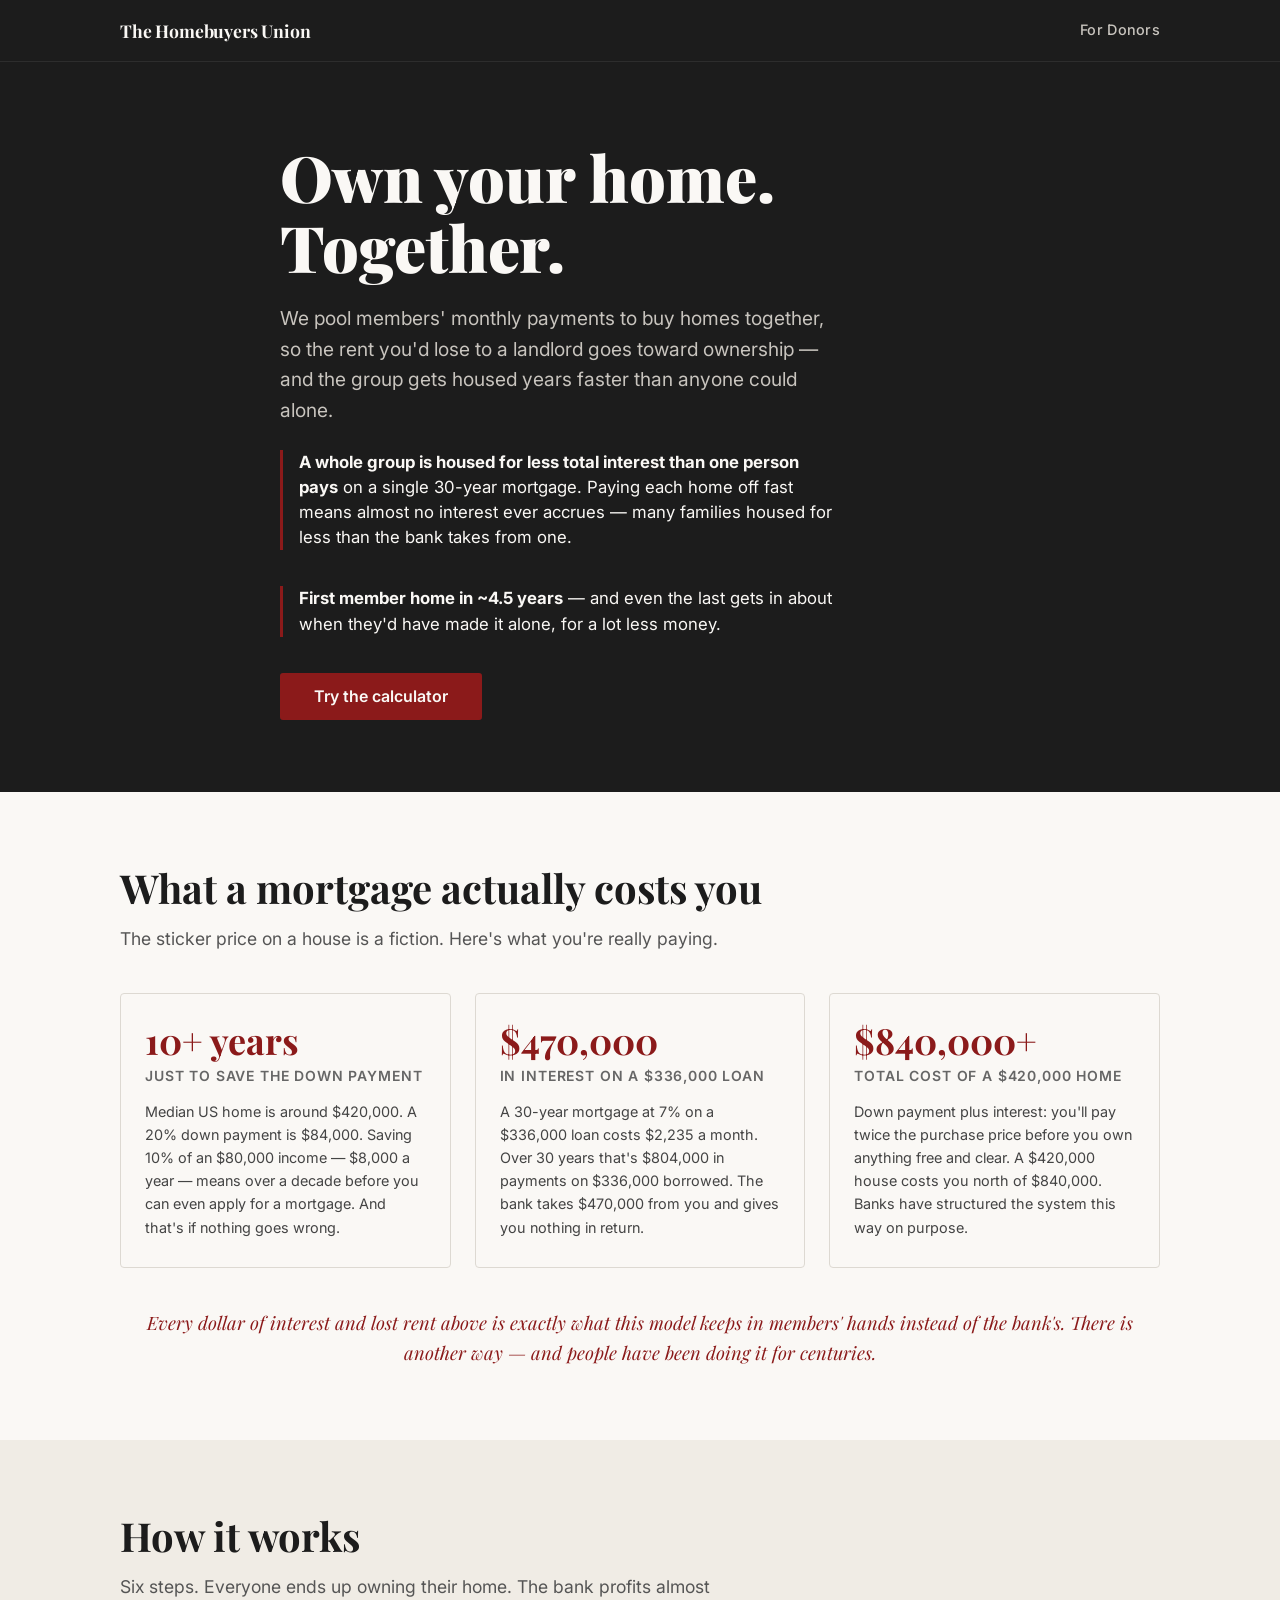
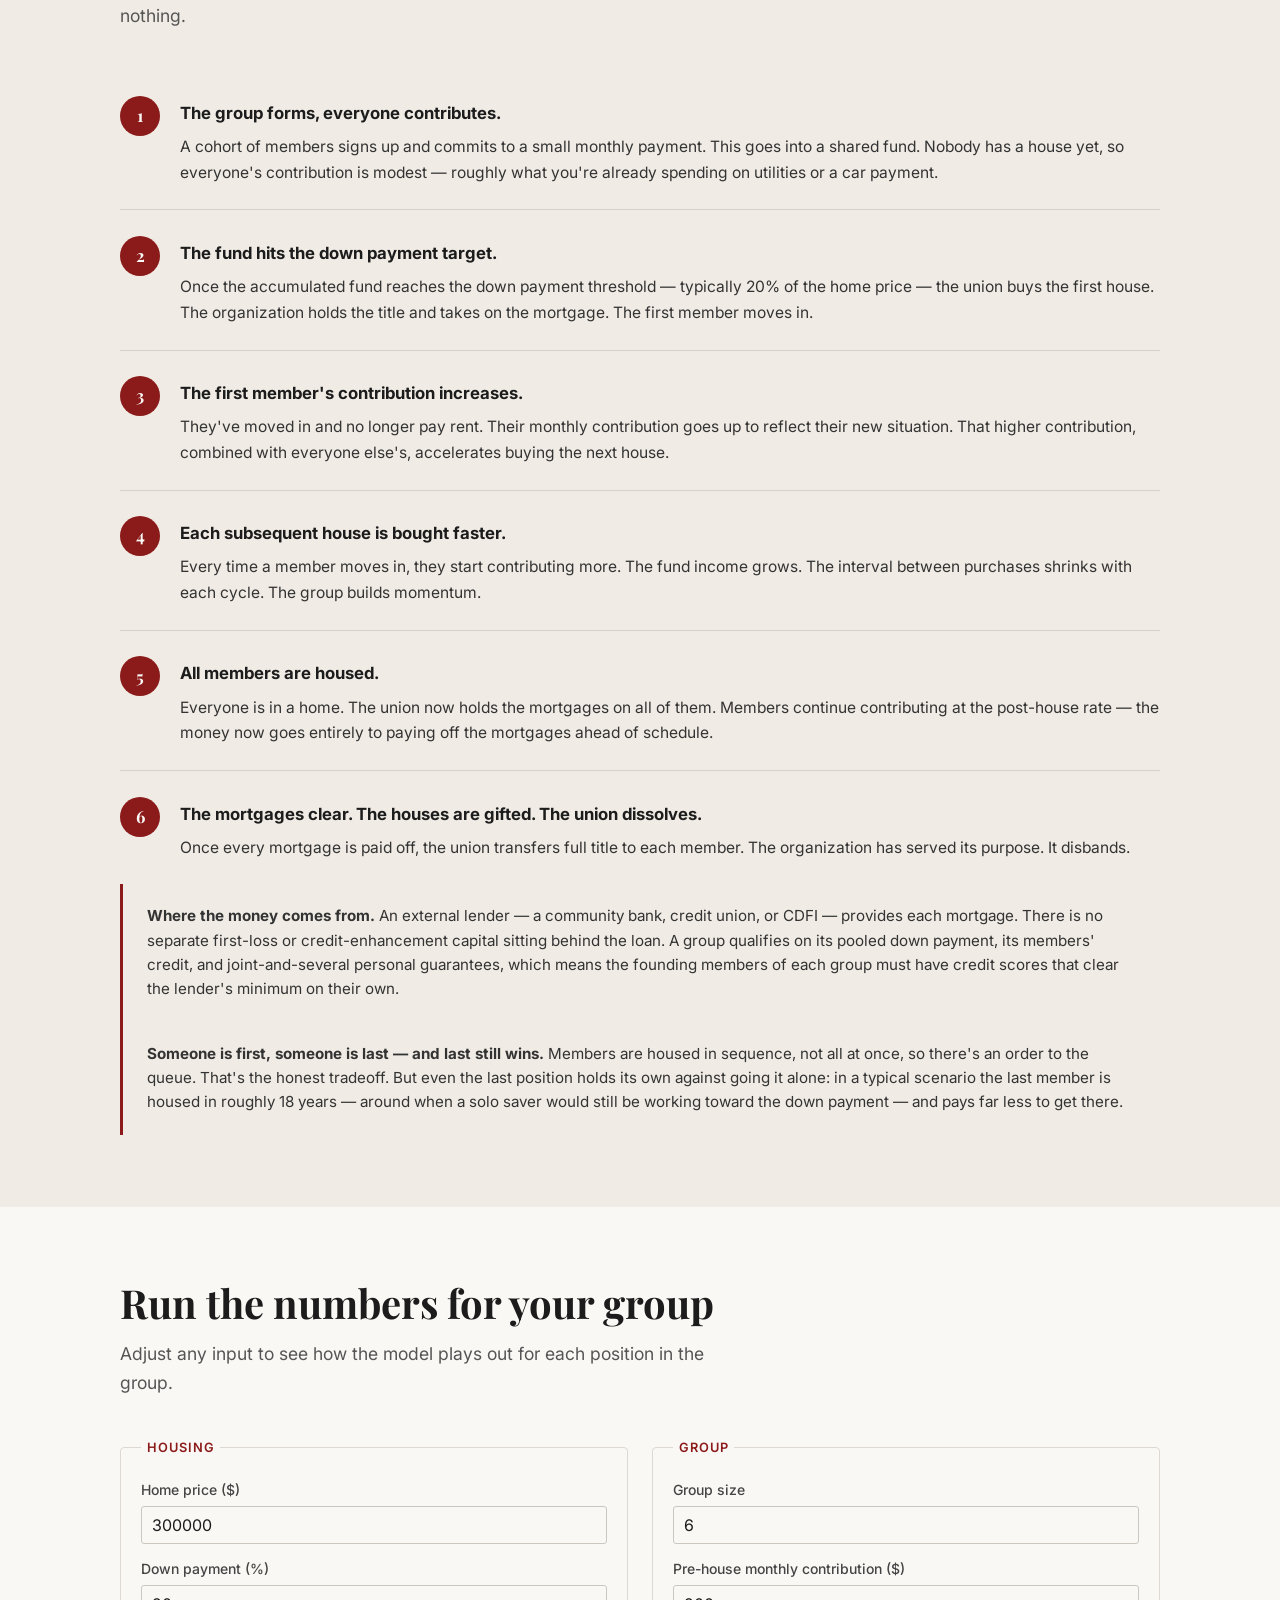
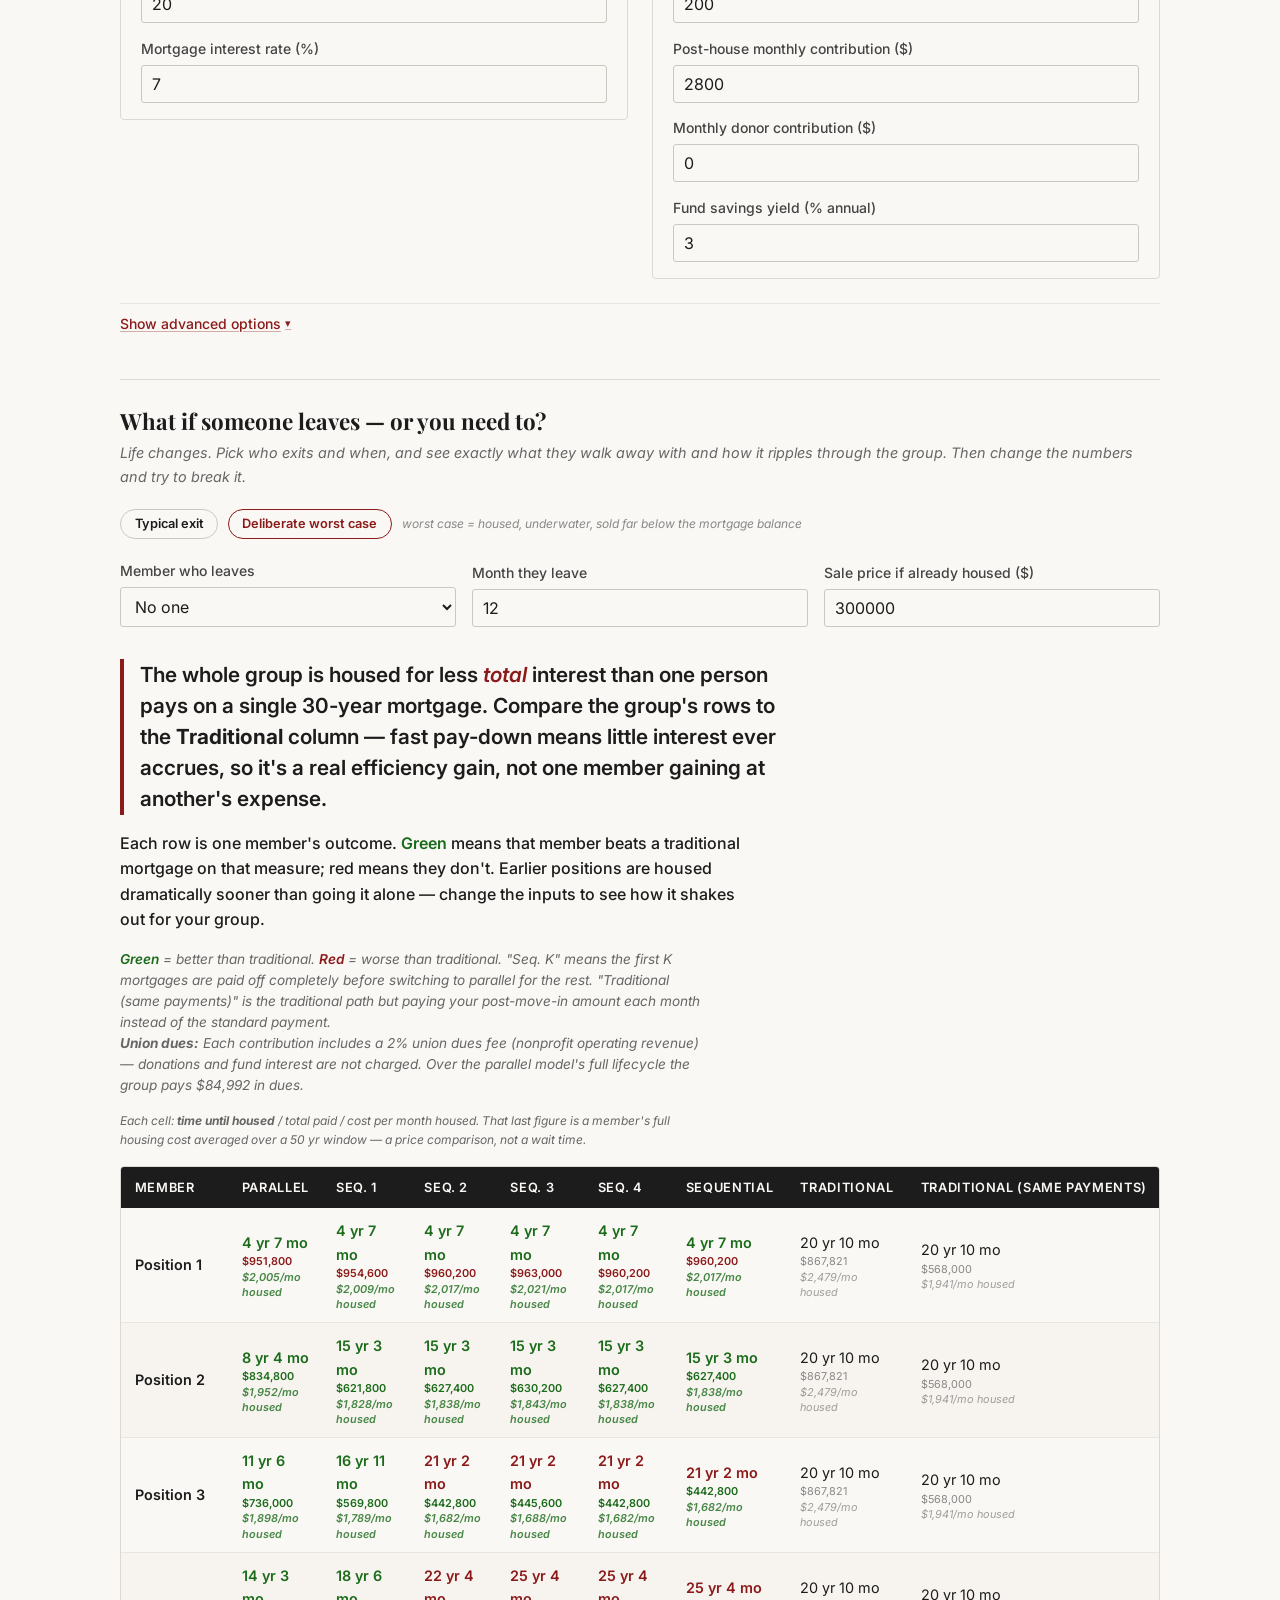
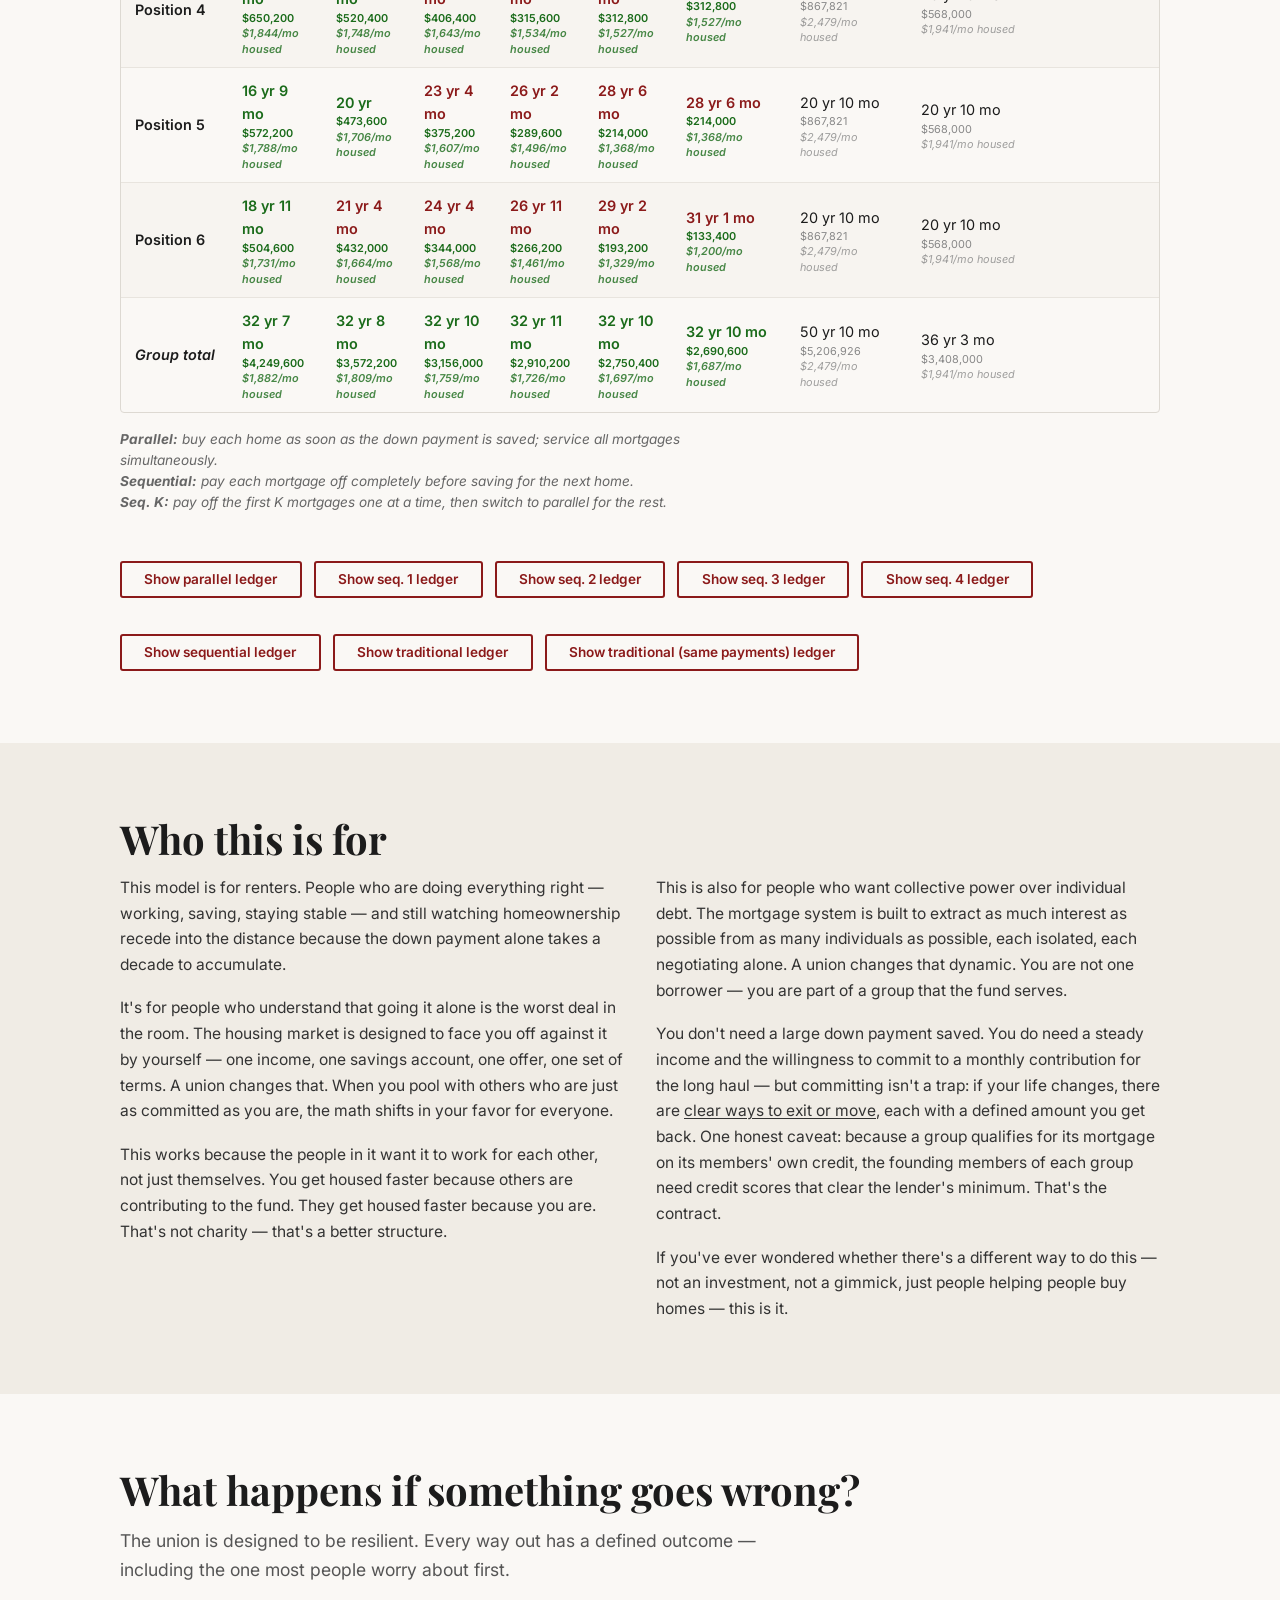
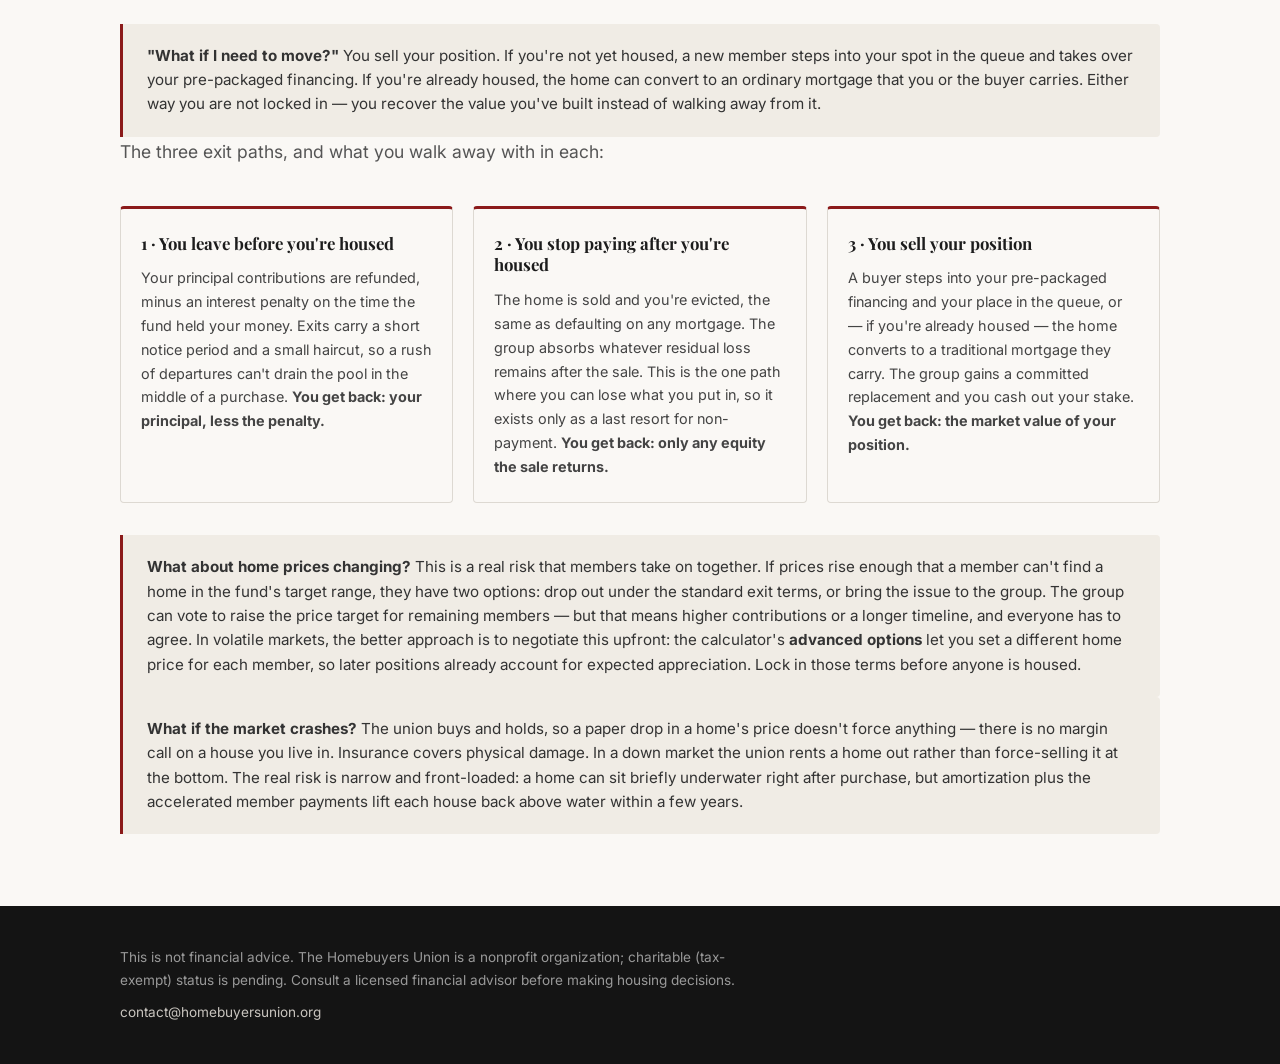
==== commit 54c82f2c: "Merge pull request #33 from FergusonSean/headline-housed-for-less Make the "many housed for less tha" ====
--- a/index.html
+++ b/index.html
@@ -25,6 +25,7 @@
     <div class="hero__inner">
       <h1 class="hero__headline">Own your home.<br>Together.</h1>
       <p class="hero__subhead">We pool members' monthly payments to buy homes together, so the rent you'd lose to a landlord goes toward ownership — and the group gets housed years faster than anyone could alone.</p>
+      <p class="hero__stat"><strong>A whole group is housed for less total interest than one person pays</strong> on a single 30-year mortgage. Paying each home off fast means almost no interest ever accrues — many families housed for less than the bank takes from one.</p>
       <p class="hero__stat"><strong>First member home in ~4.5 years</strong> — and even the last gets in about when they'd have made it alone, for a lot less money.</p>
       <a href="#calculator" class="btn btn--primary">Try the calculator</a>
     </div>
@@ -740,6 +741,7 @@
         (parallelDues !== null ? ` Over the parallel model's full lifecycle the group pays ${formatDollars(parallelDues)} in dues.` : "");
 
       el.innerHTML = `
+        <p class="calc-headline">The whole group is housed for less <em>total</em> interest than one person pays on a single 30-year mortgage. Compare the group's rows to the <strong>Traditional</strong> column — fast pay-down means little interest ever accrues, so it's a real efficiency gain, not one member gaining at another's expense.</p>
         <p class="calc-caption">Each row is one member's outcome. <span class="cmp-better-key">Green</span> means that member beats a traditional mortgage on that measure; red means they don't. Earlier positions are housed dramatically sooner than going it alone — change the inputs to see how it shakes out for your group.</p>
         <p class="calc-note" style="margin-bottom:0.5rem">
           <span class="cmp-better-key">Green</span> = better than traditional.
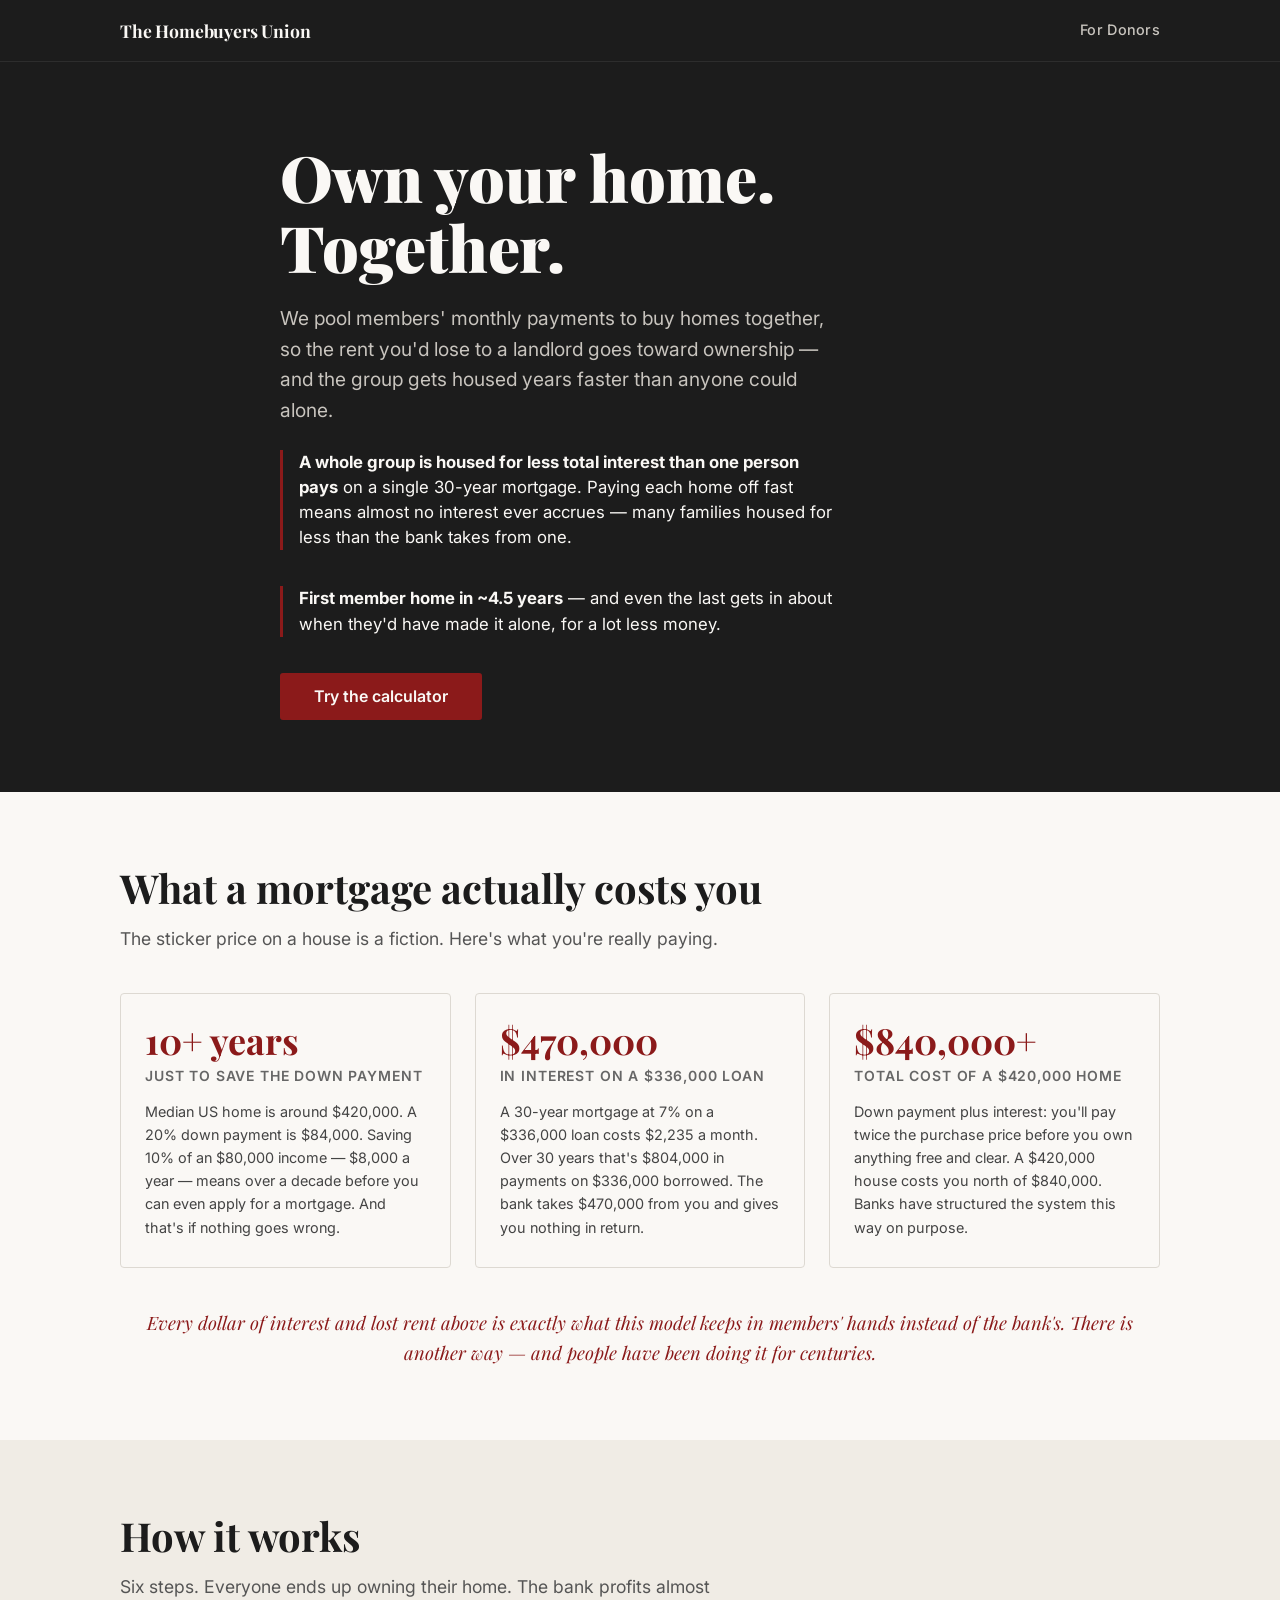
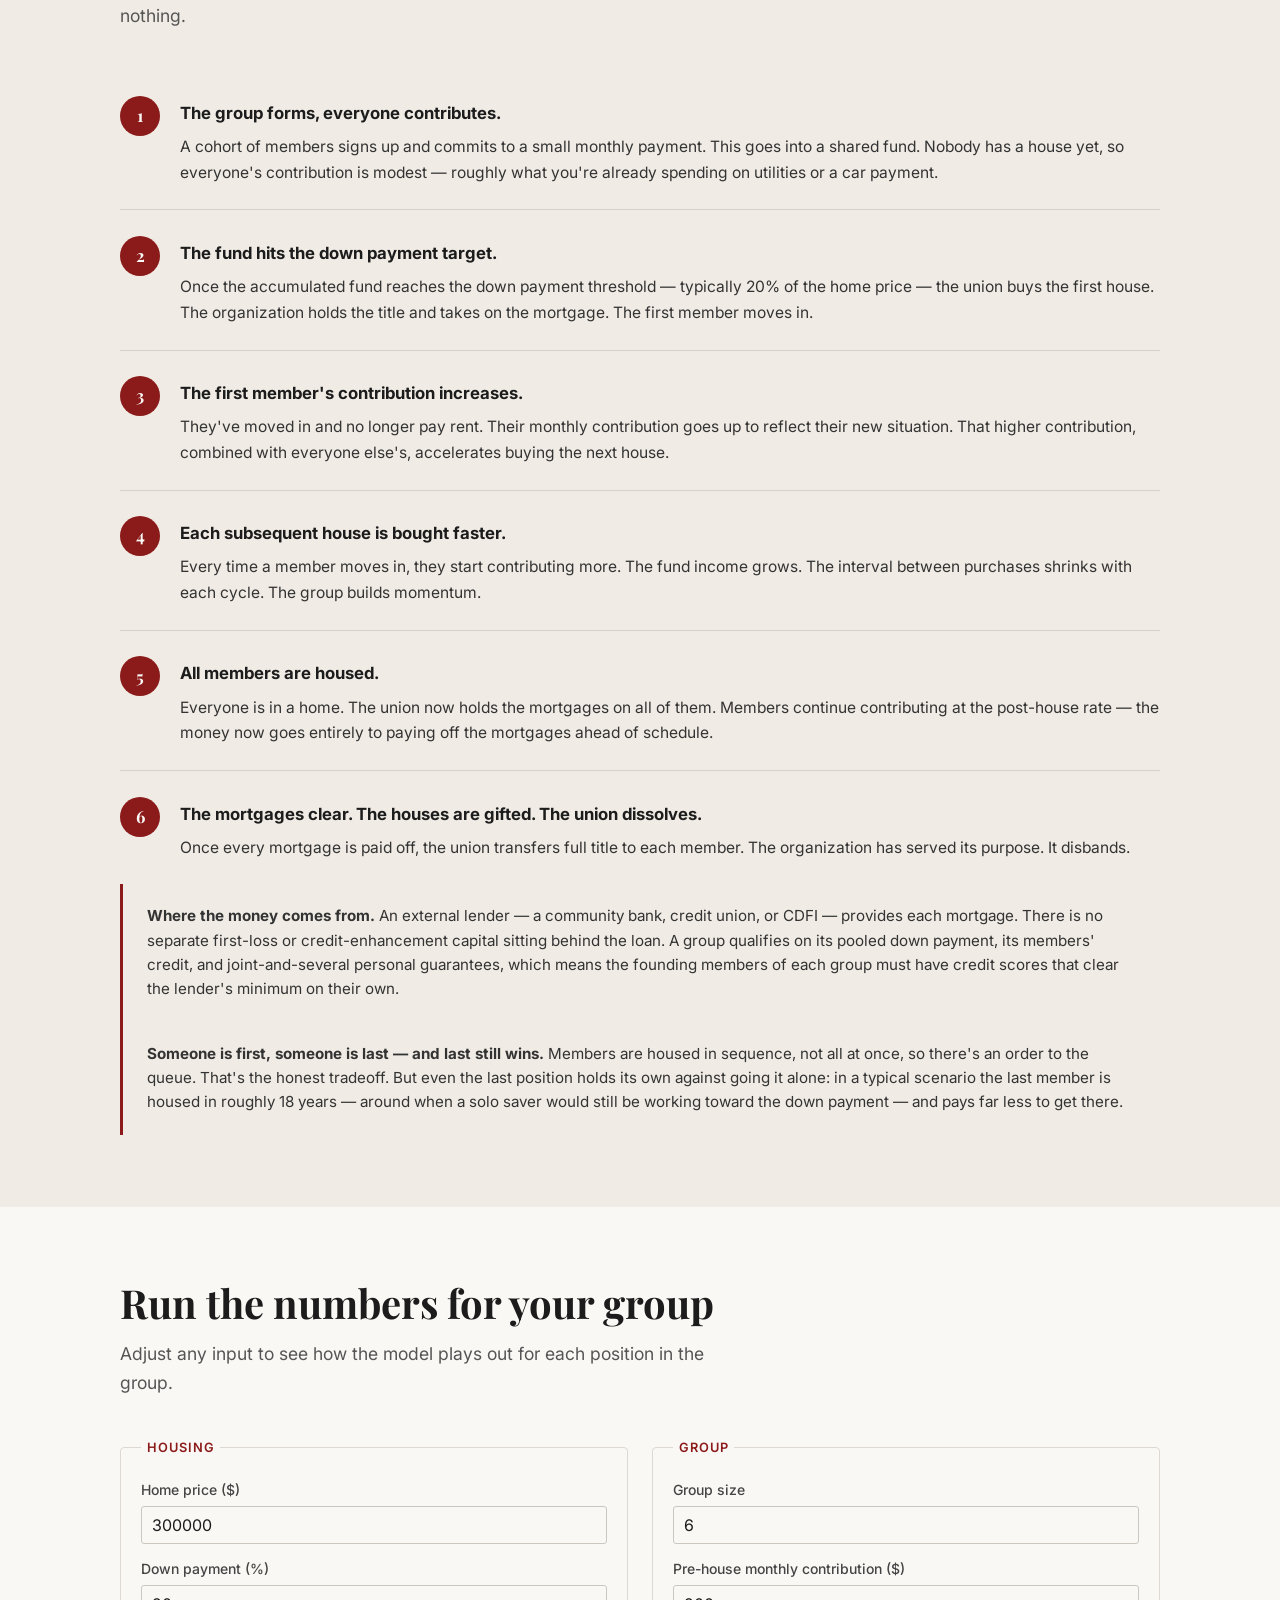
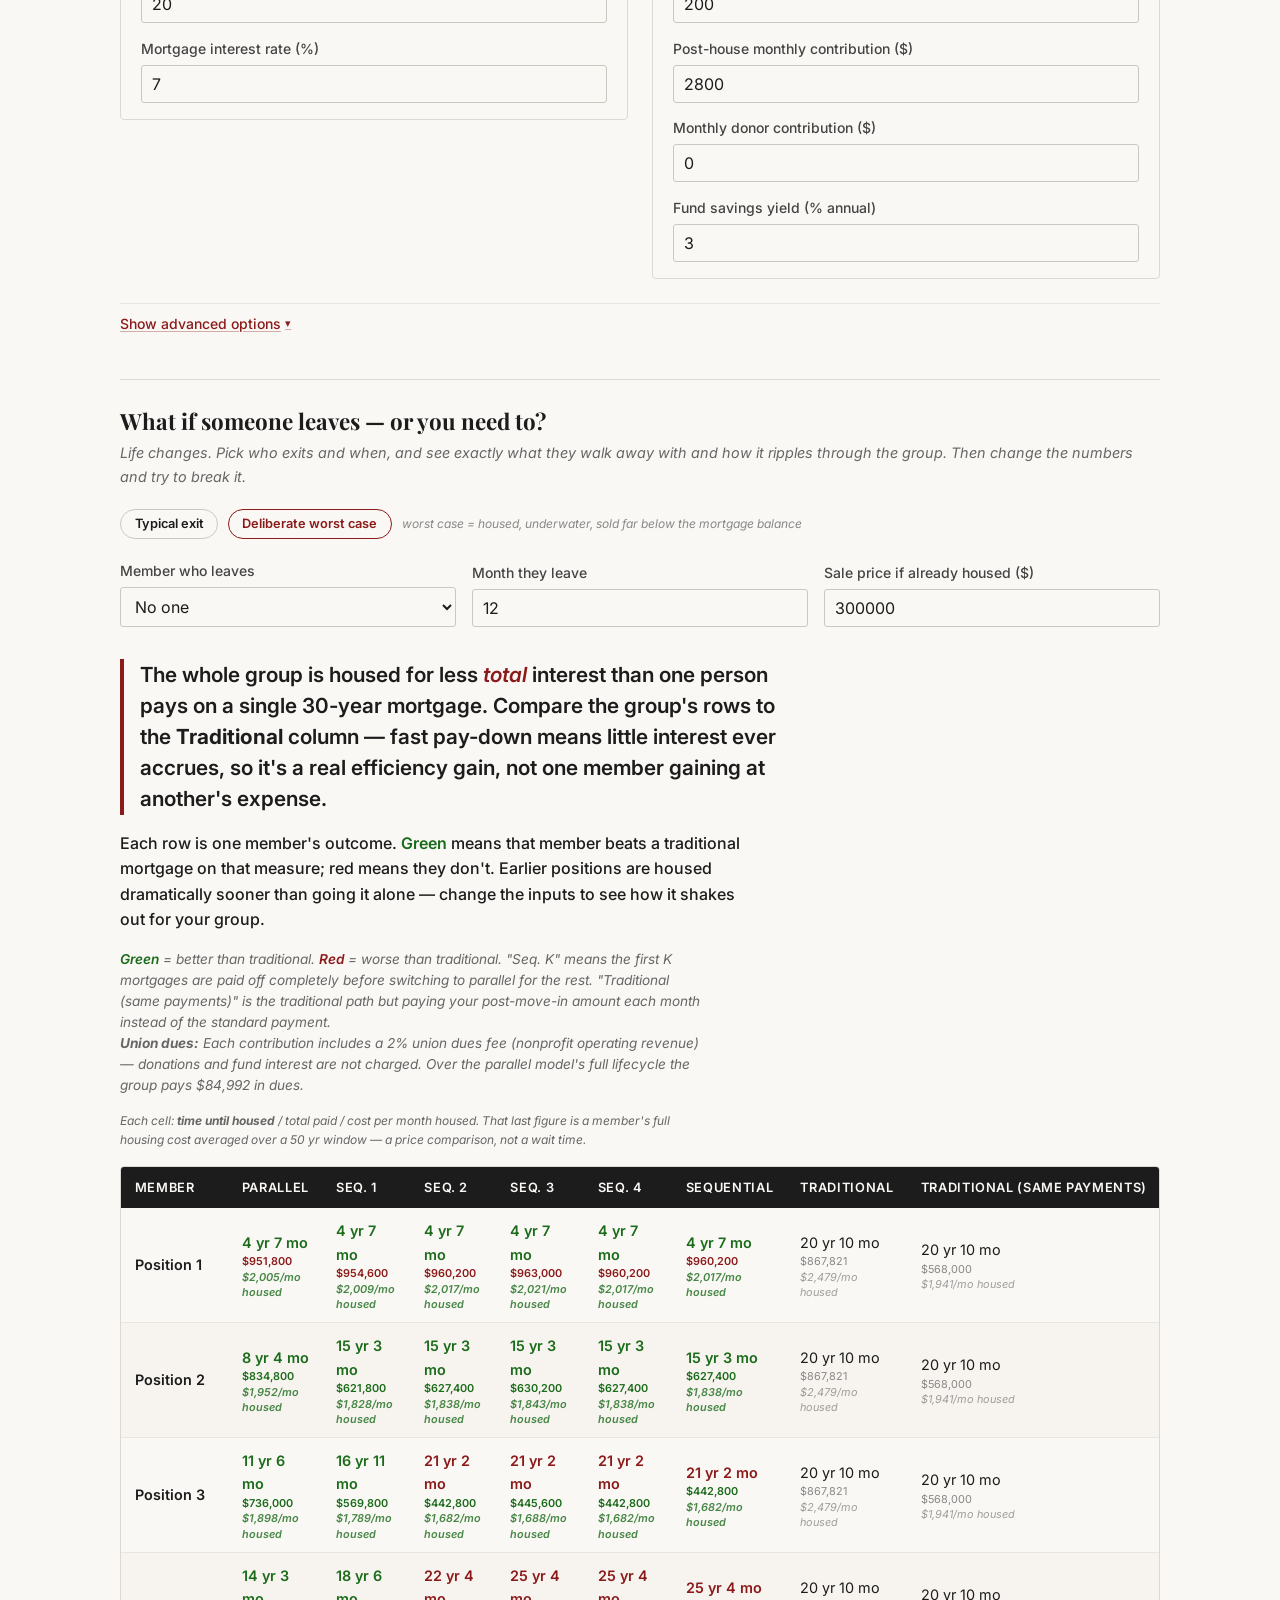
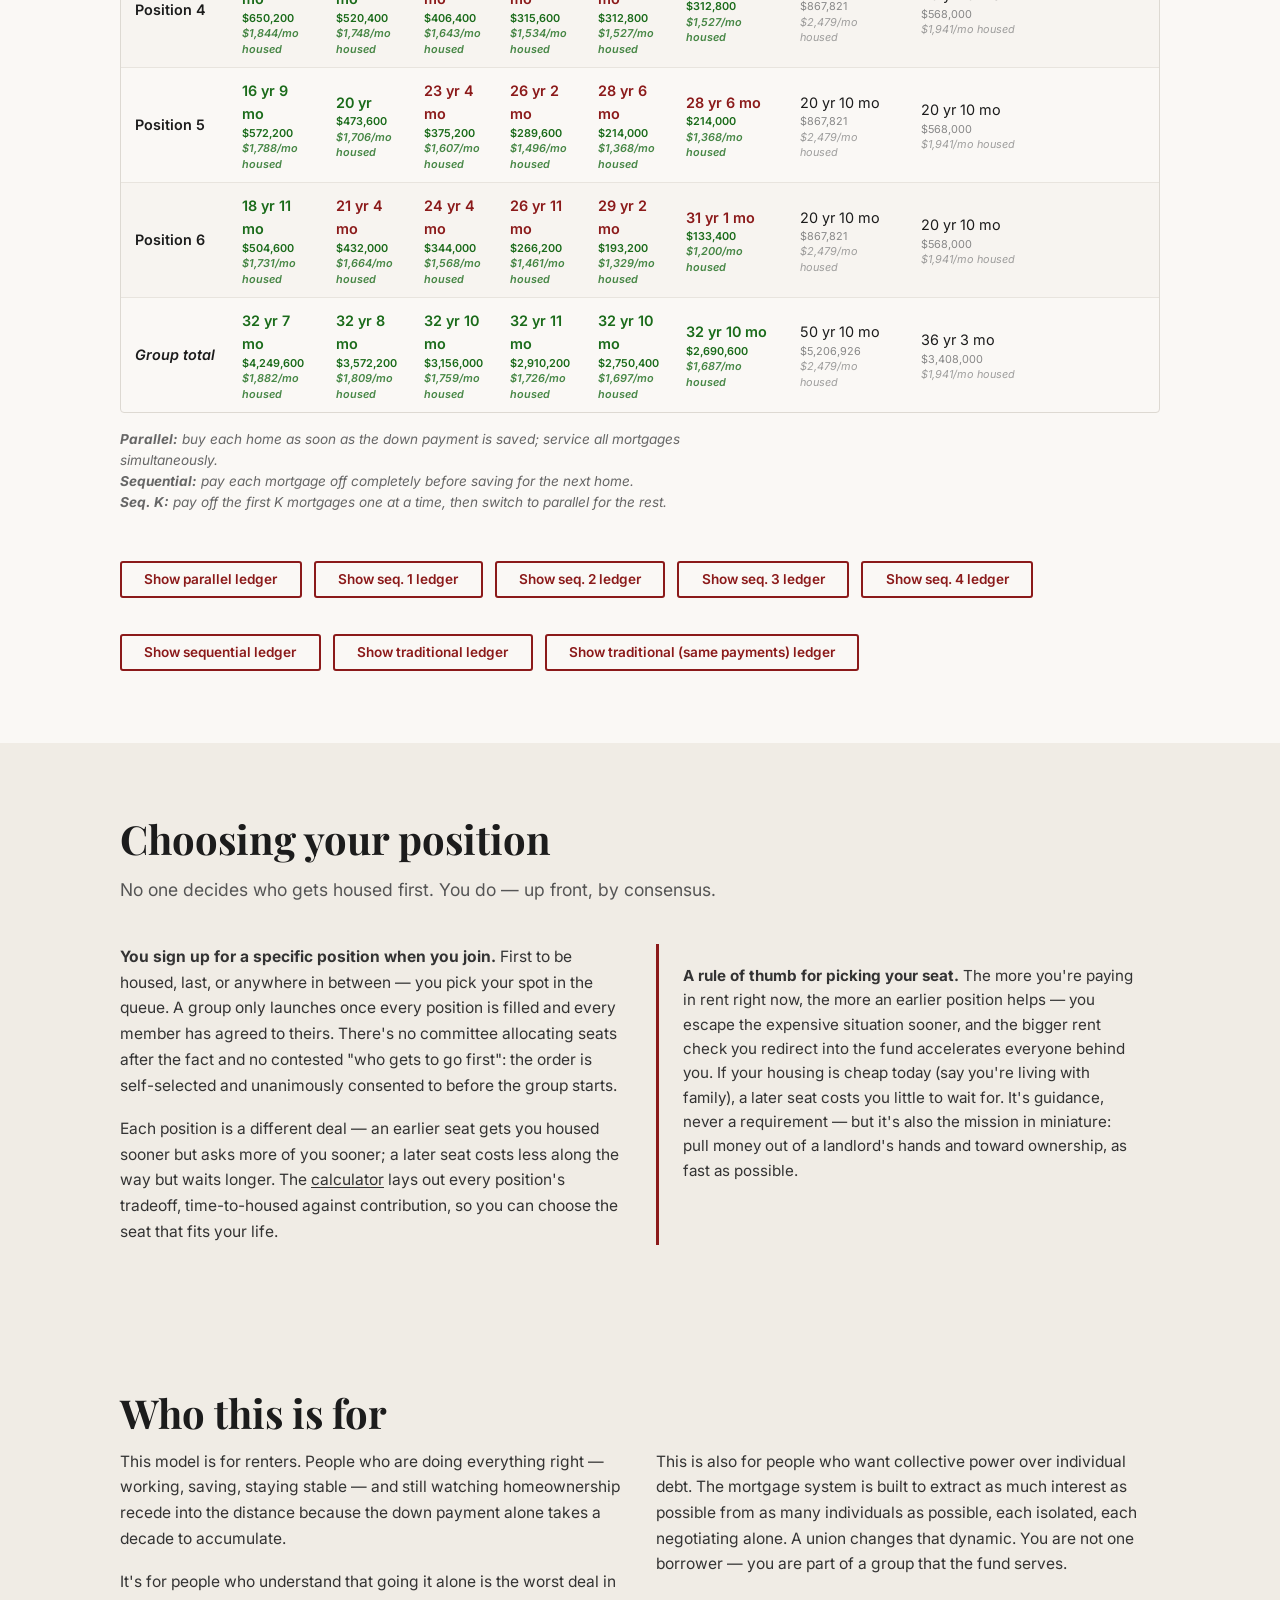
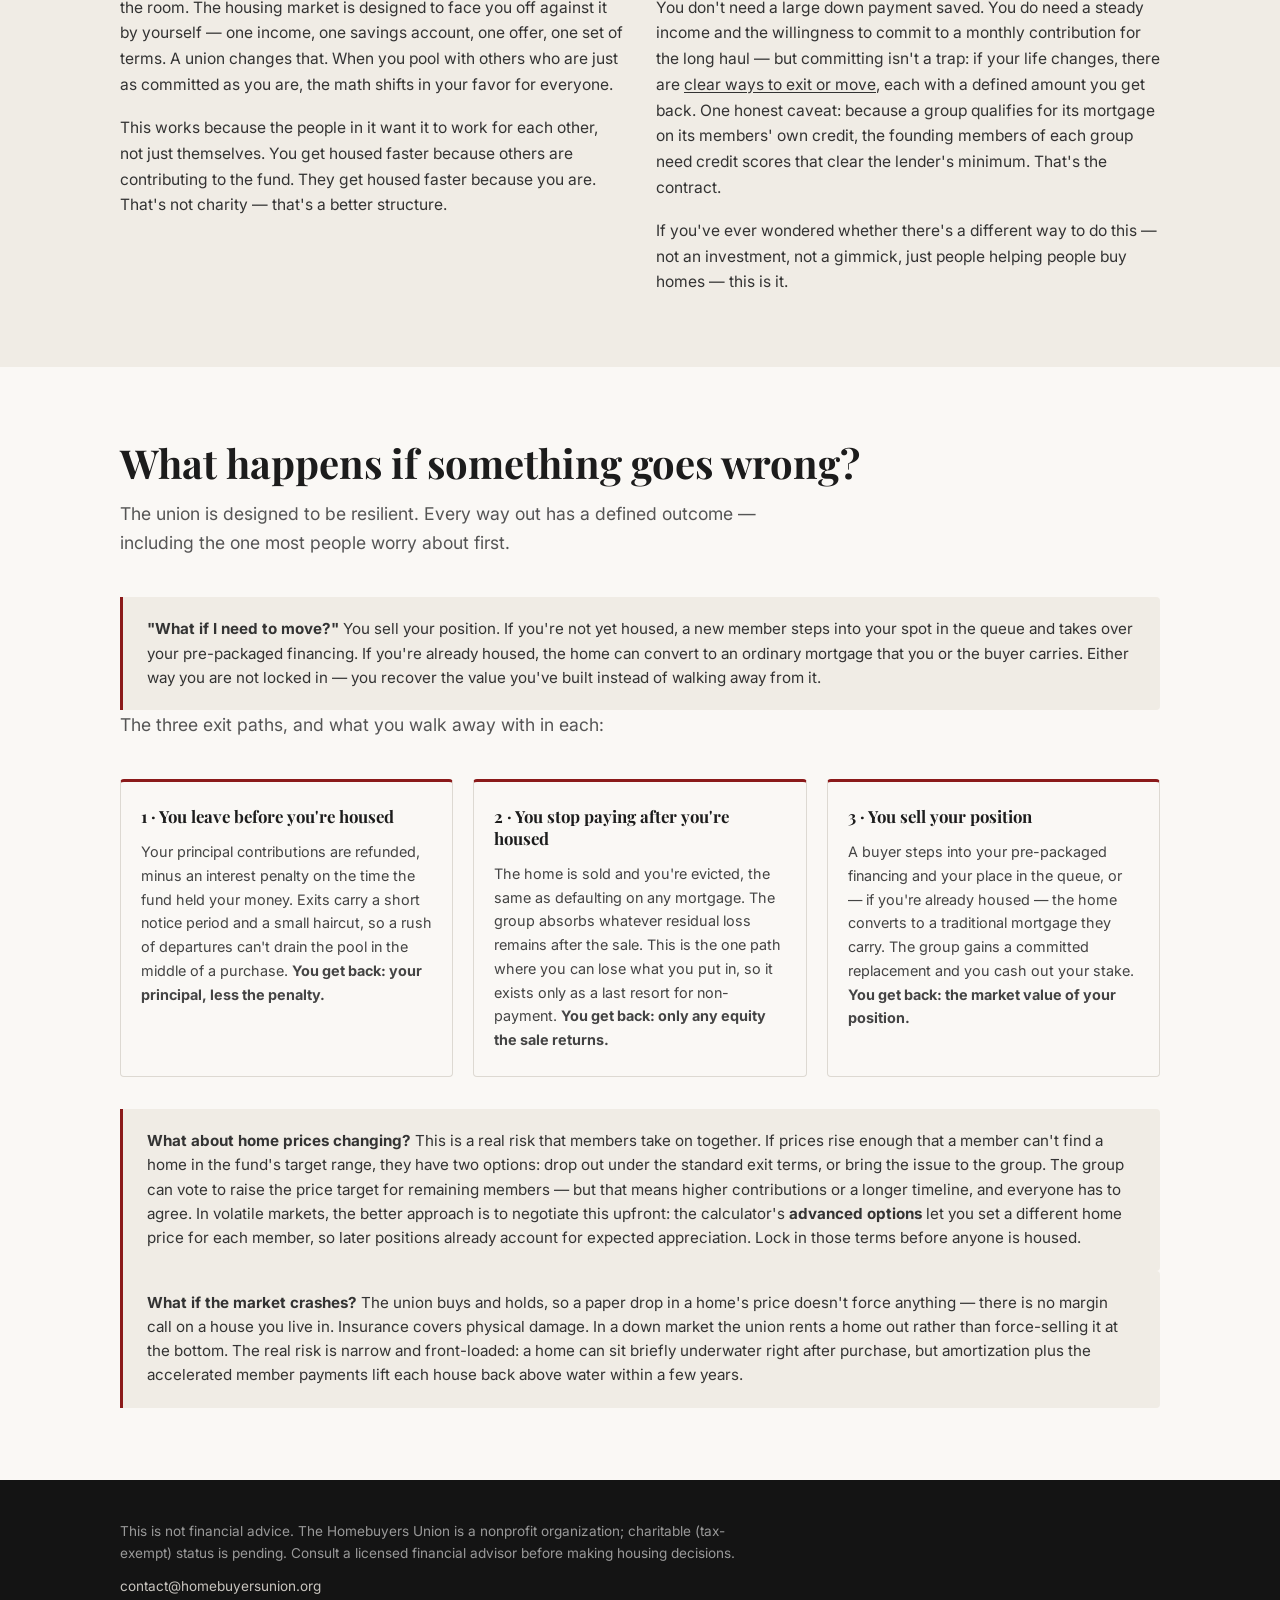
==== commit 16d92ee0: "Merge pull request #34 from FergusonSean/formation-position-choice Add "Choosing your position" sect" ====
--- a/index.html
+++ b/index.html
@@ -248,6 +248,23 @@
     </div>
   </section>
 
+  <!-- ── Choosing Your Position ─────────────────────────────────────── -->
+  <section class="section section--alt reveal" id="positions">
+    <div class="container">
+      <h2 class="section__headline">Choosing your position</h2>
+      <p class="section__lead">No one decides who gets housed first. You do — up front, by consensus.</p>
+      <div class="two-col">
+        <div>
+          <p><strong>You sign up for a specific position when you join.</strong> First to be housed, last, or anywhere in between — you pick your spot in the queue. A group only launches once every position is filled and every member has agreed to theirs. There's no committee allocating seats after the fact and no contested "who gets to go first": the order is self-selected and unanimously consented to before the group starts.</p>
+          <p>Each position is a different deal — an earlier seat gets you housed sooner but asks more of you sooner; a later seat costs less along the way but waits longer. The <a href="#calculator">calculator</a> lays out every position's tradeoff, time-to-housed against contribution, so you can choose the seat that fits your life.</p>
+        </div>
+        <div class="why-note">
+          <strong>A rule of thumb for picking your seat.</strong> The more you're paying in rent right now, the more an earlier position helps — you escape the expensive situation sooner, and the bigger rent check you redirect into the fund accelerates everyone behind you. If your housing is cheap today (say you're living with family), a later seat costs you little to wait for. It's guidance, never a requirement — but it's also the mission in miniature: pull money out of a landlord's hands and toward ownership, as fast as possible.
+        </div>
+      </div>
+    </div>
+  </section>
+
   <!-- ── Who It's For ───────────────────────────────────────────────── -->
   <section class="section section--alt reveal" id="who">
     <div class="container">
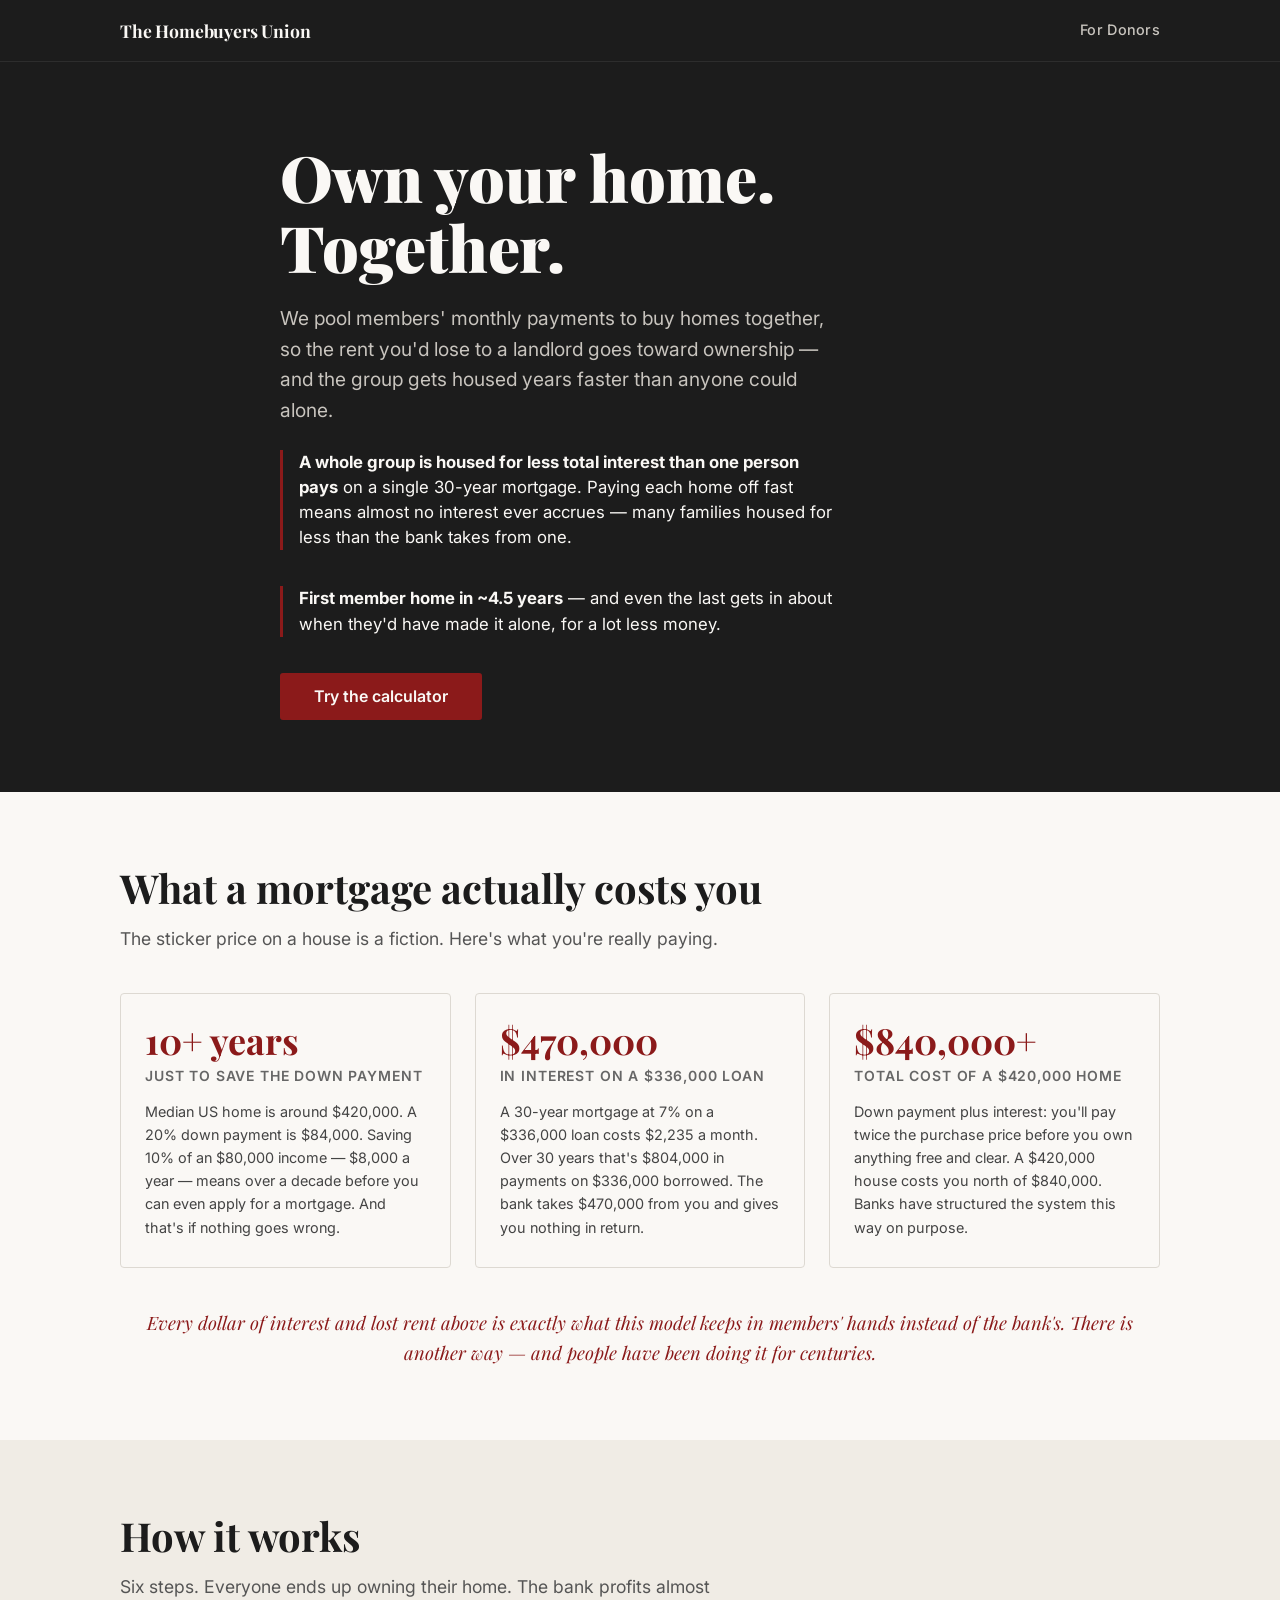
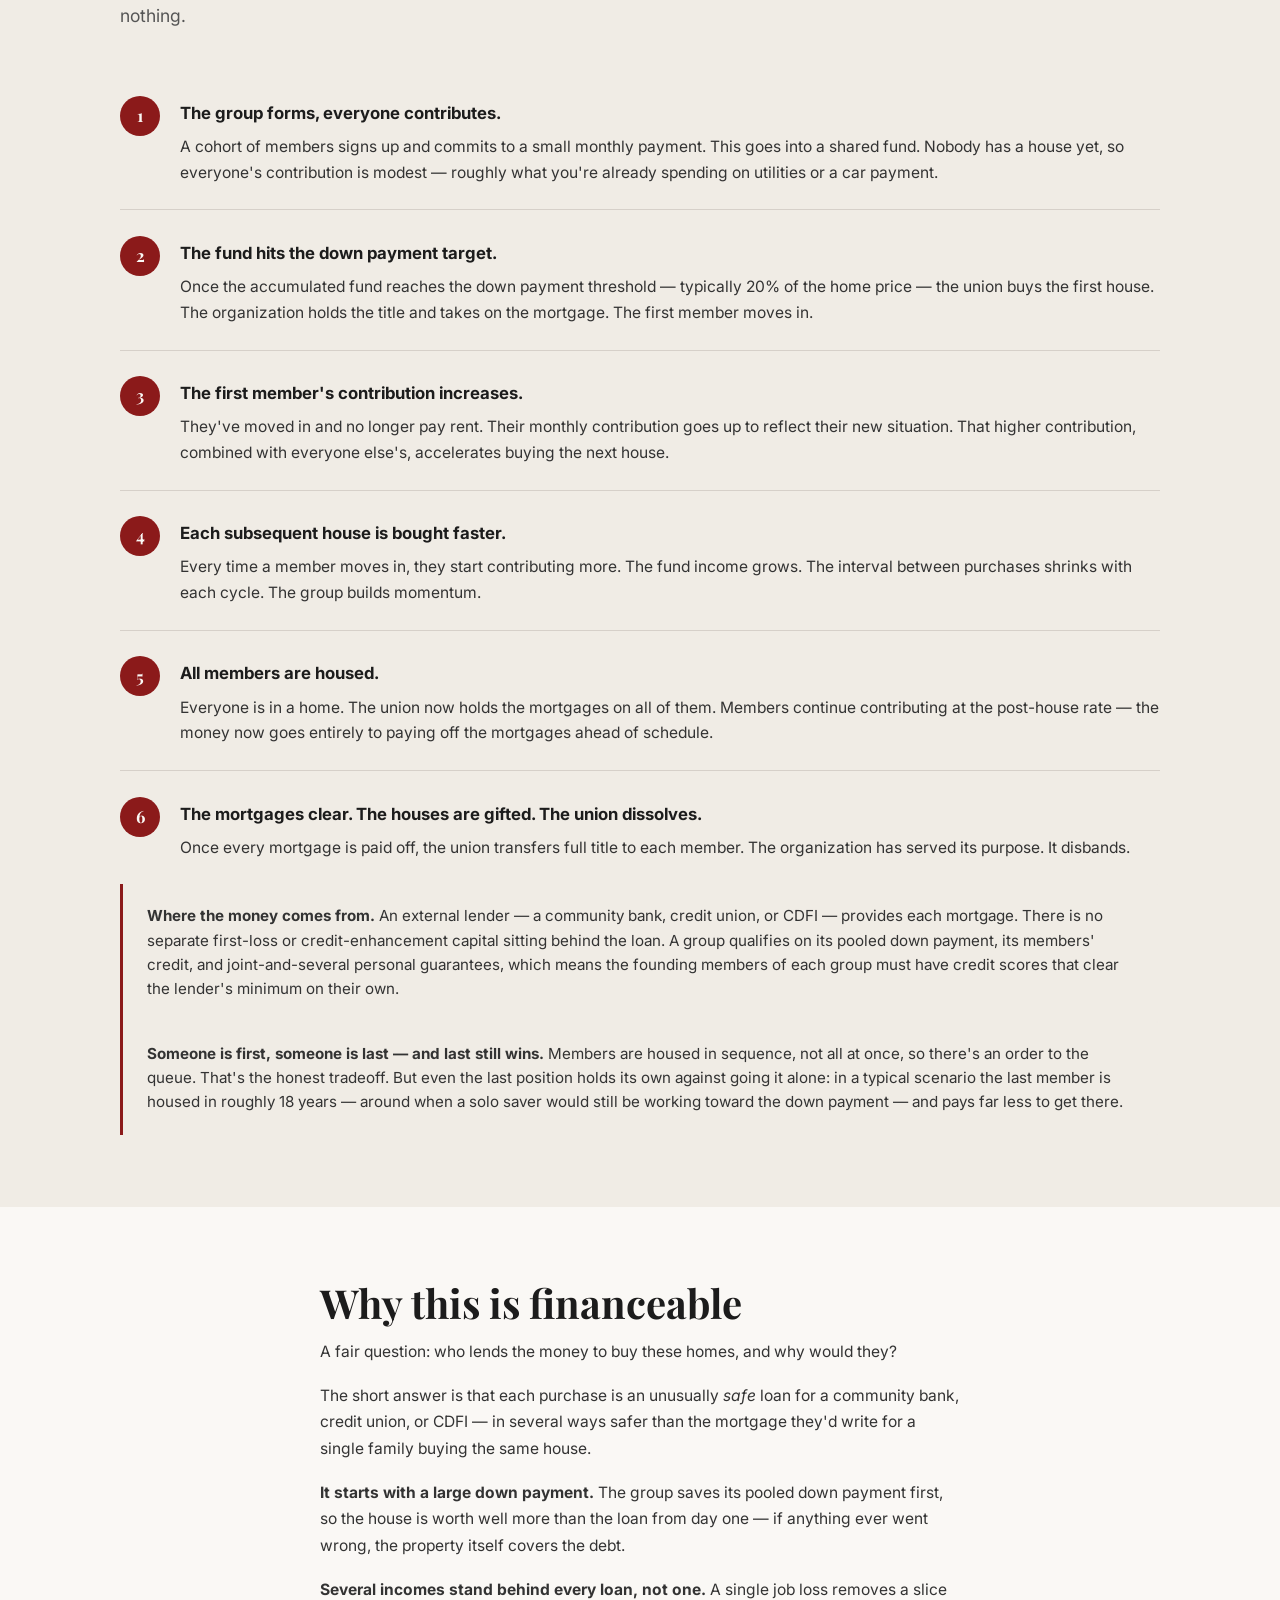
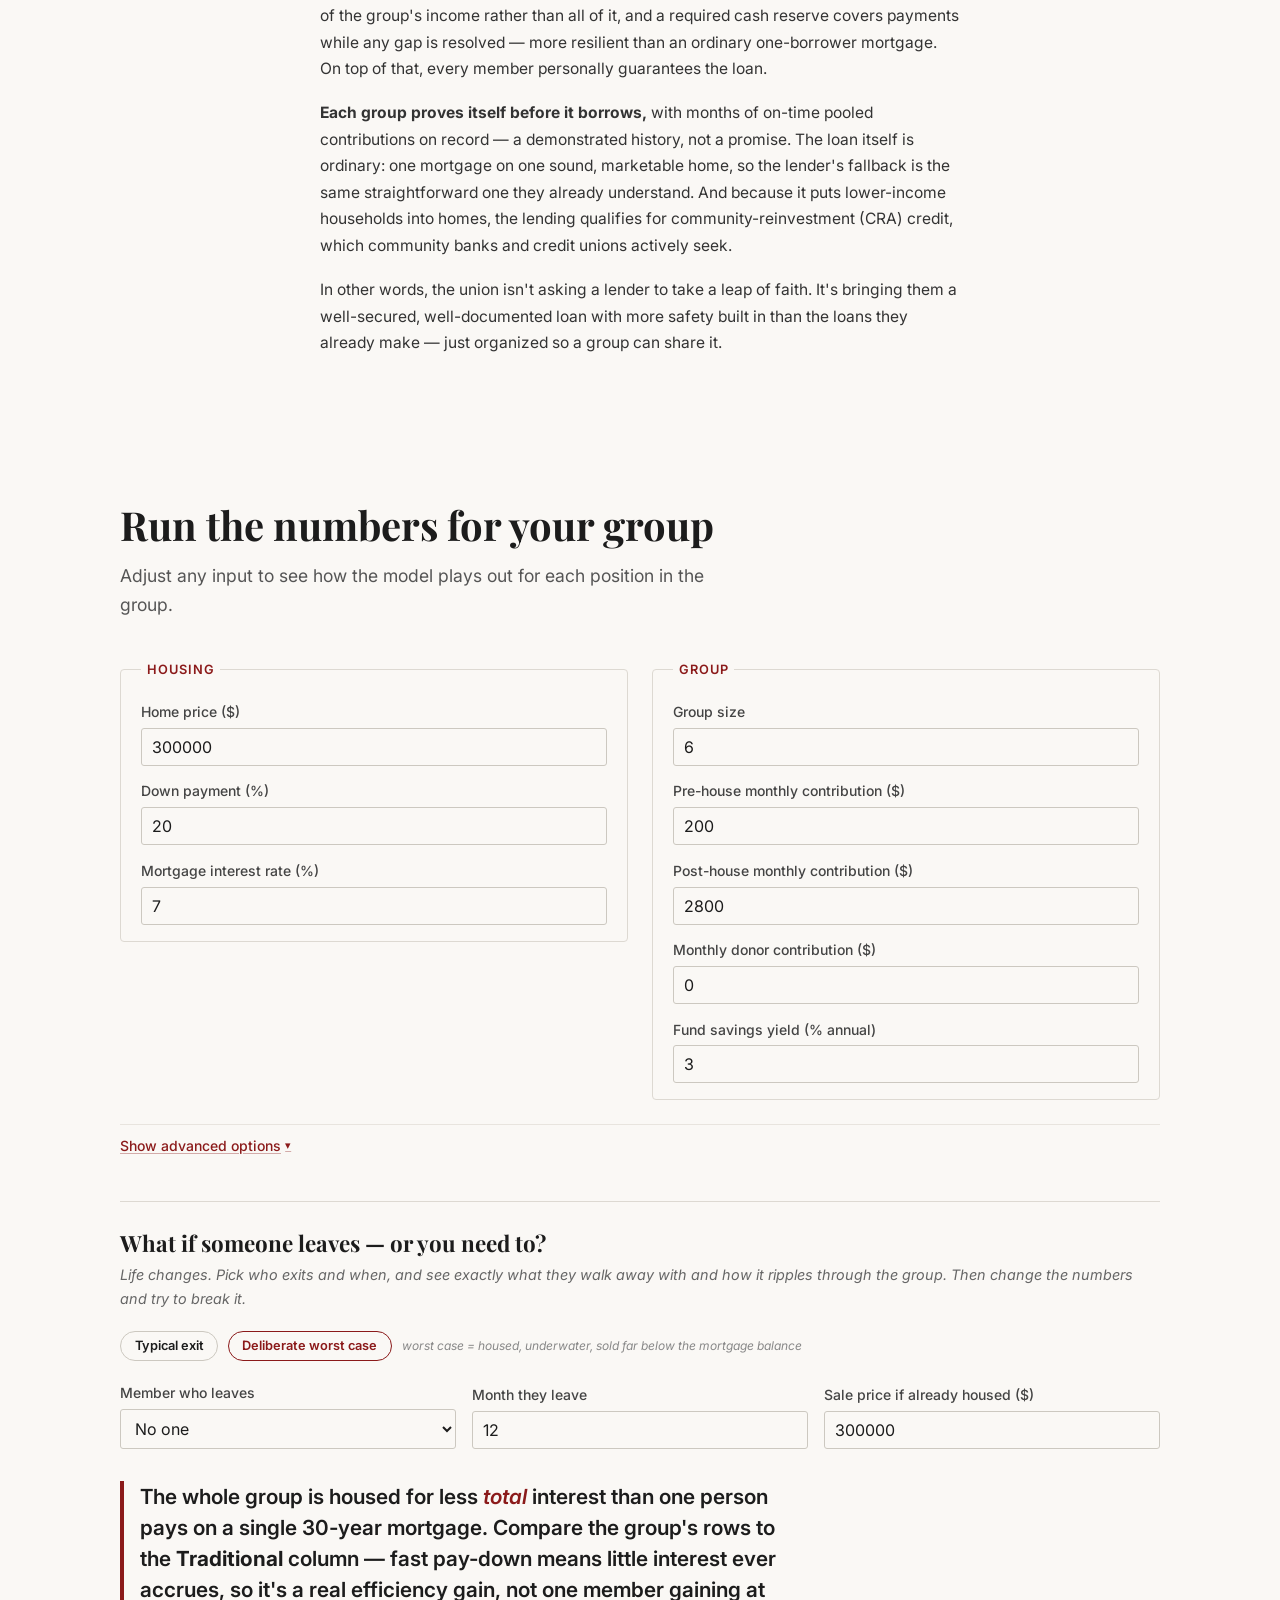
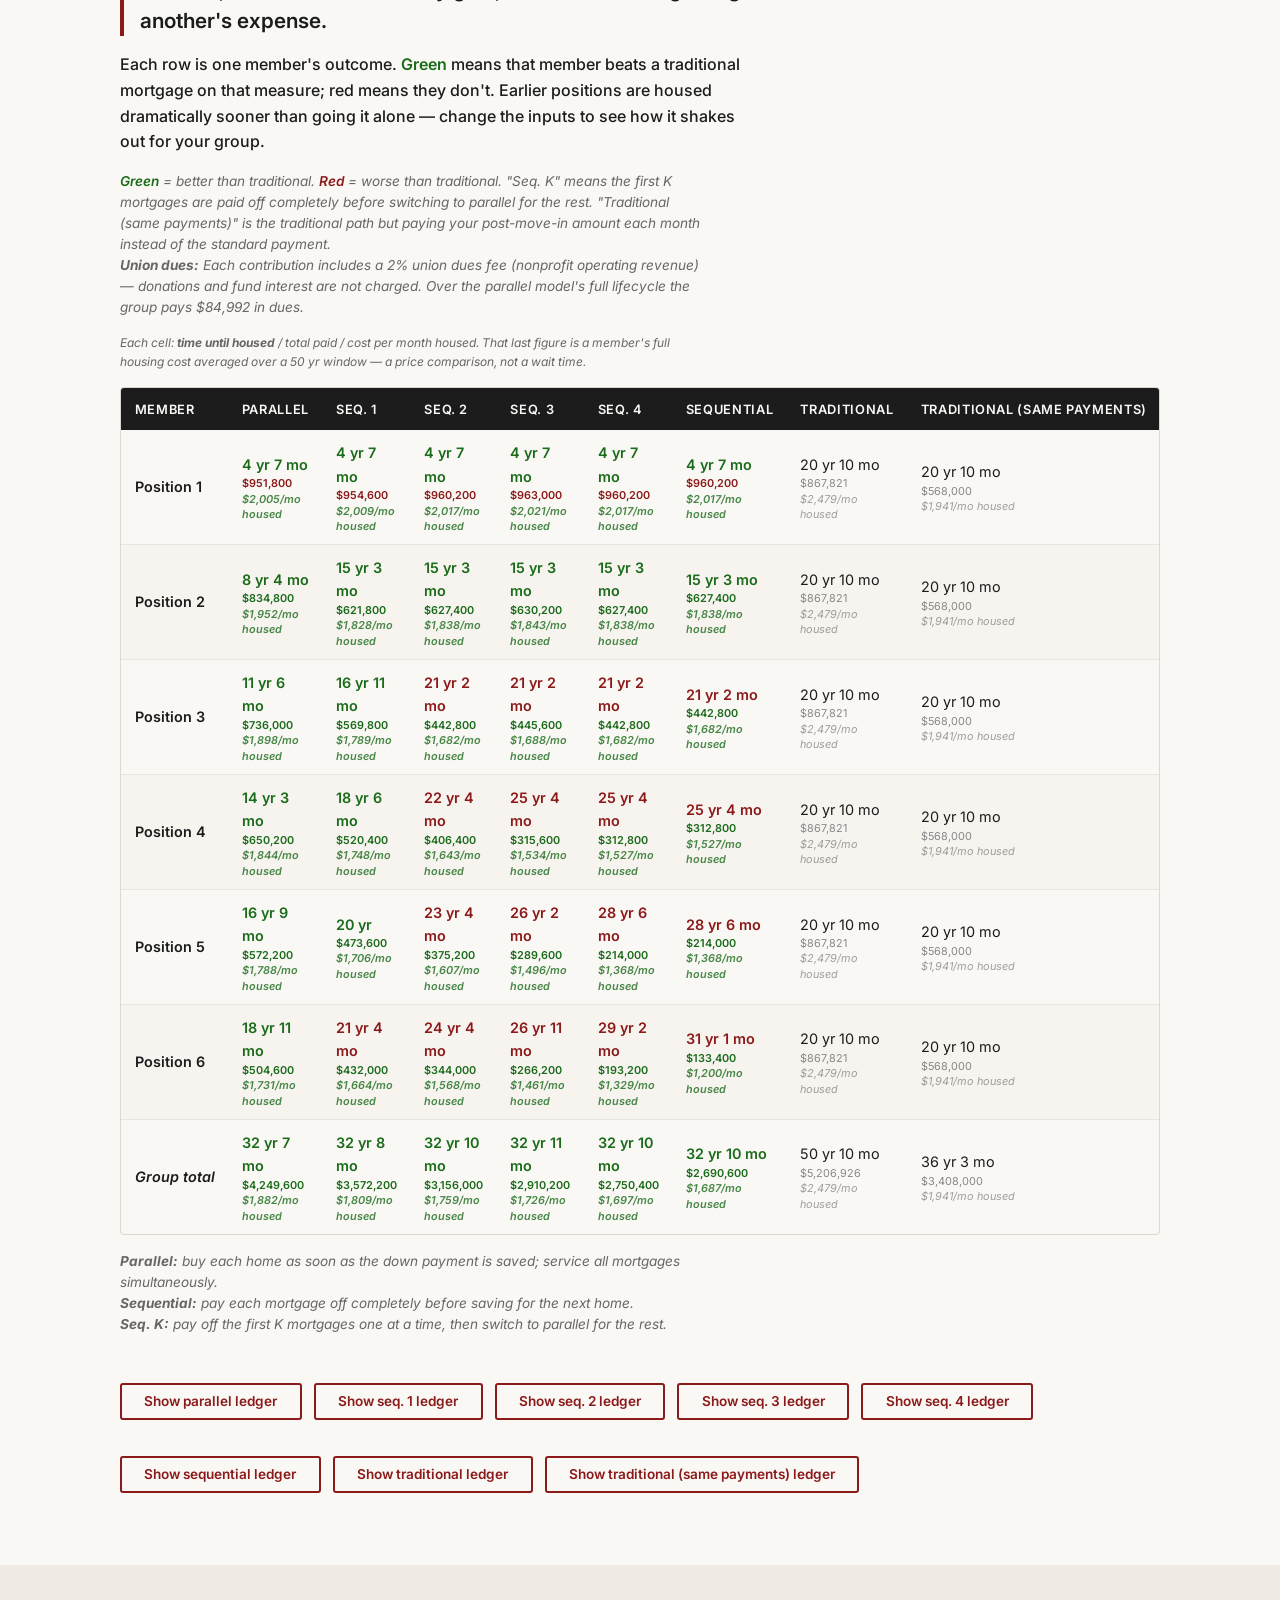
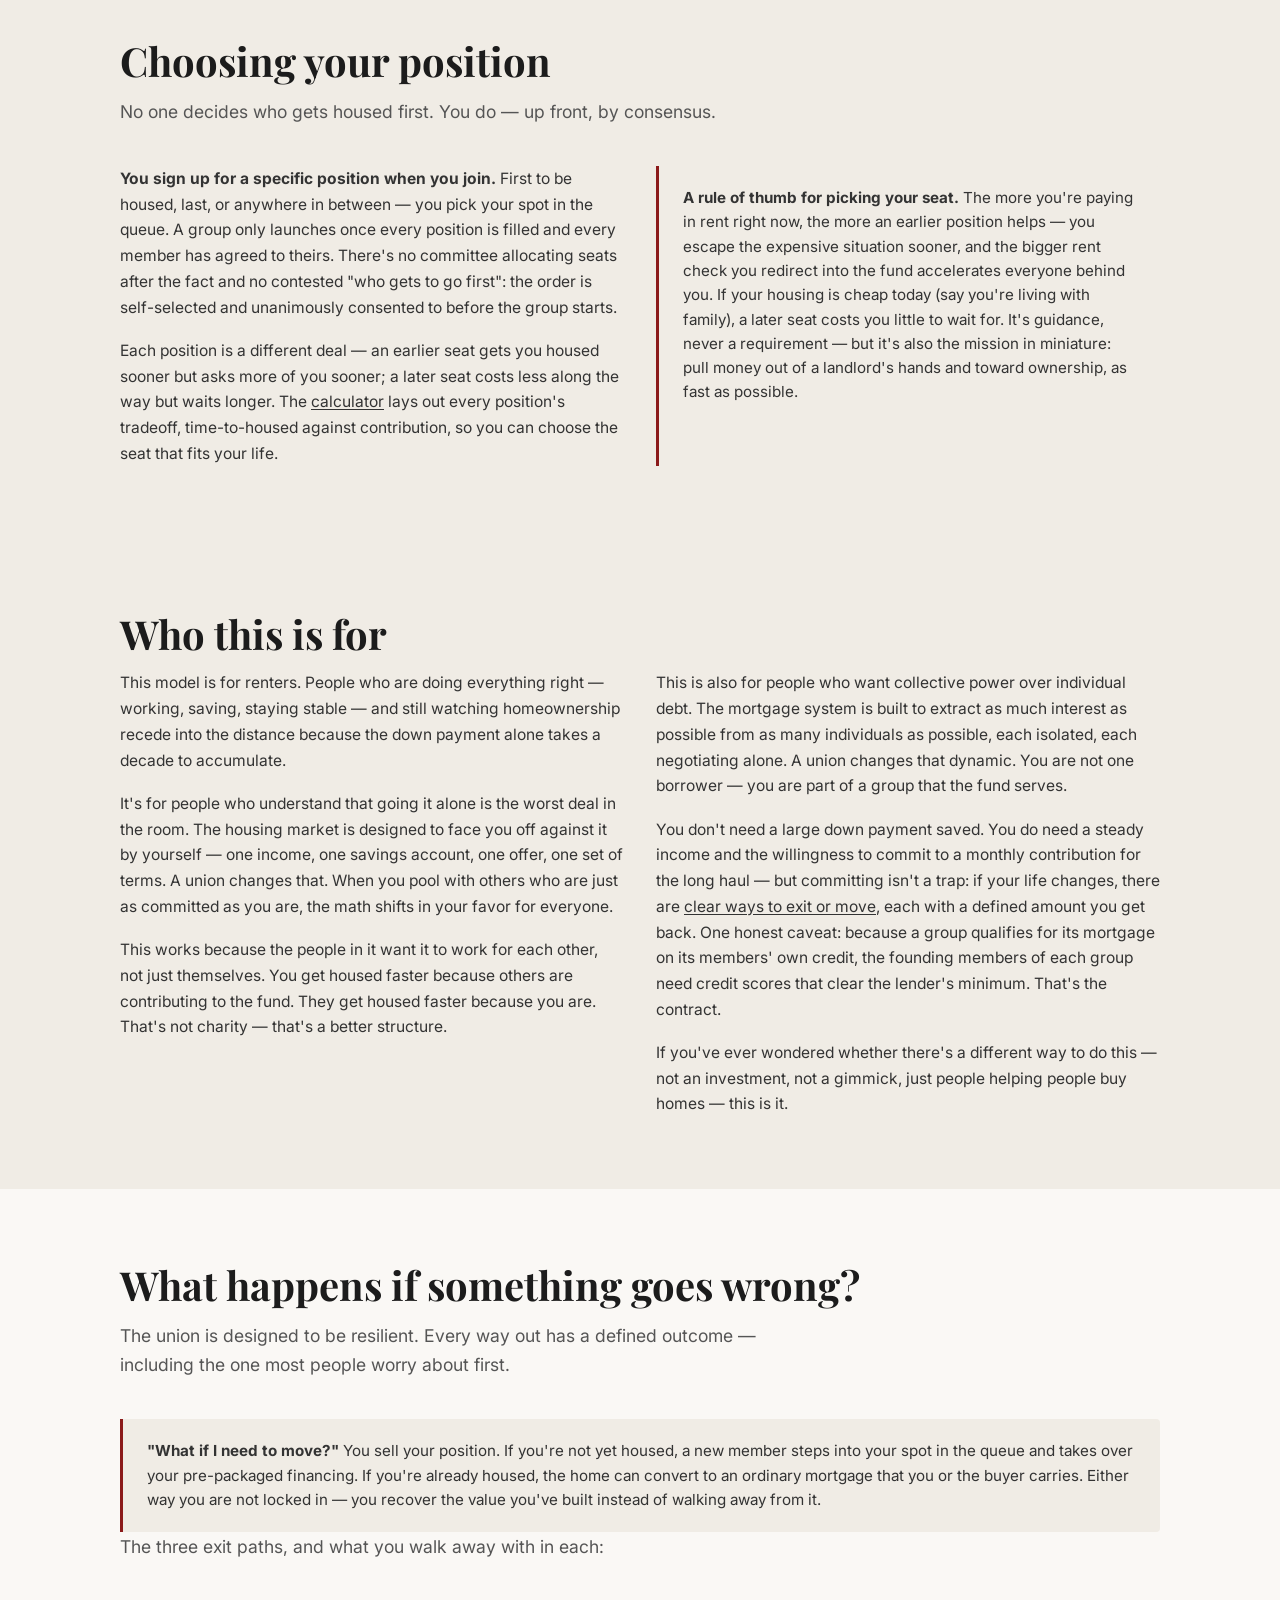
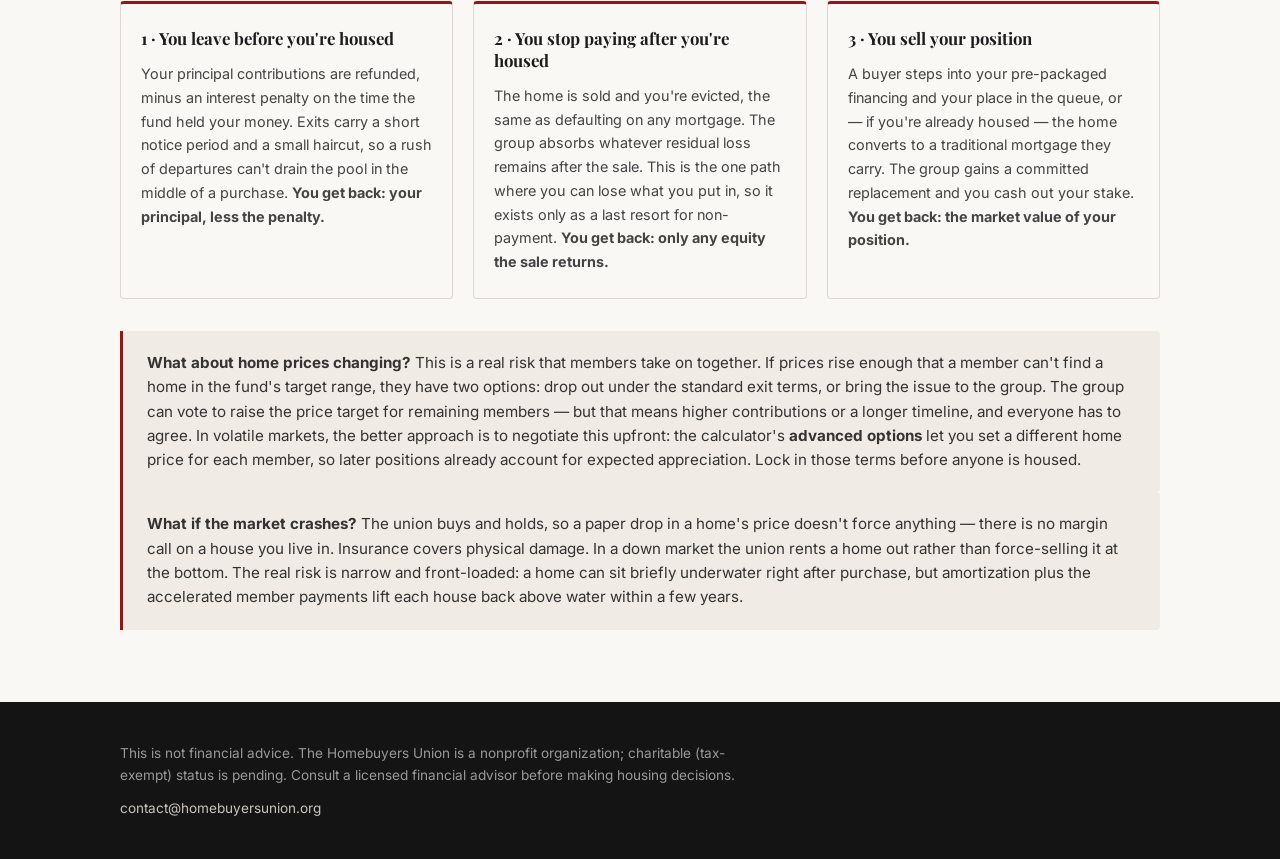
==== commit a4635680: "Merge pull request #35 from FergusonSean/why-financeable Add a "Why this is financeable" section (#3" ====
--- a/index.html
+++ b/index.html
@@ -115,6 +115,19 @@
     </div>
   </section>
 
+  <!-- ── Why This Is Financeable ────────────────────────────────────── -->
+  <section class="section reveal" id="financeable">
+    <div class="container container--narrow">
+      <h2 class="section__headline">Why this is financeable</h2>
+      <p class="section__lead">A fair question: who lends the money to buy these homes, and why would they?</p>
+      <p>The short answer is that each purchase is an unusually <em>safe</em> loan for a community bank, credit union, or CDFI — in several ways safer than the mortgage they'd write for a single family buying the same house.</p>
+      <p><strong>It starts with a large down payment.</strong> The group saves its pooled down payment first, so the house is worth well more than the loan from day one — if anything ever went wrong, the property itself covers the debt.</p>
+      <p><strong>Several incomes stand behind every loan, not one.</strong> A single job loss removes a slice of the group's income rather than all of it, and a required cash reserve covers payments while any gap is resolved — more resilient than an ordinary one-borrower mortgage. On top of that, every member personally guarantees the loan.</p>
+      <p><strong>Each group proves itself before it borrows,</strong> with months of on-time pooled contributions on record — a demonstrated history, not a promise. The loan itself is ordinary: one mortgage on one sound, marketable home, so the lender's fallback is the same straightforward one they already understand. And because it puts lower-income households into homes, the lending qualifies for community-reinvestment (CRA) credit, which community banks and credit unions actively seek.</p>
+      <p>In other words, the union isn't asking a lender to take a leap of faith. It's bringing them a well-secured, well-documented loan with more safety built in than the loans they already make — just organized so a group can share it.</p>
+    </div>
+  </section>
+
   <!-- ── Calculator ─────────────────────────────────────────────────── -->
   <section class="section reveal" id="calculator">
     <div class="container">
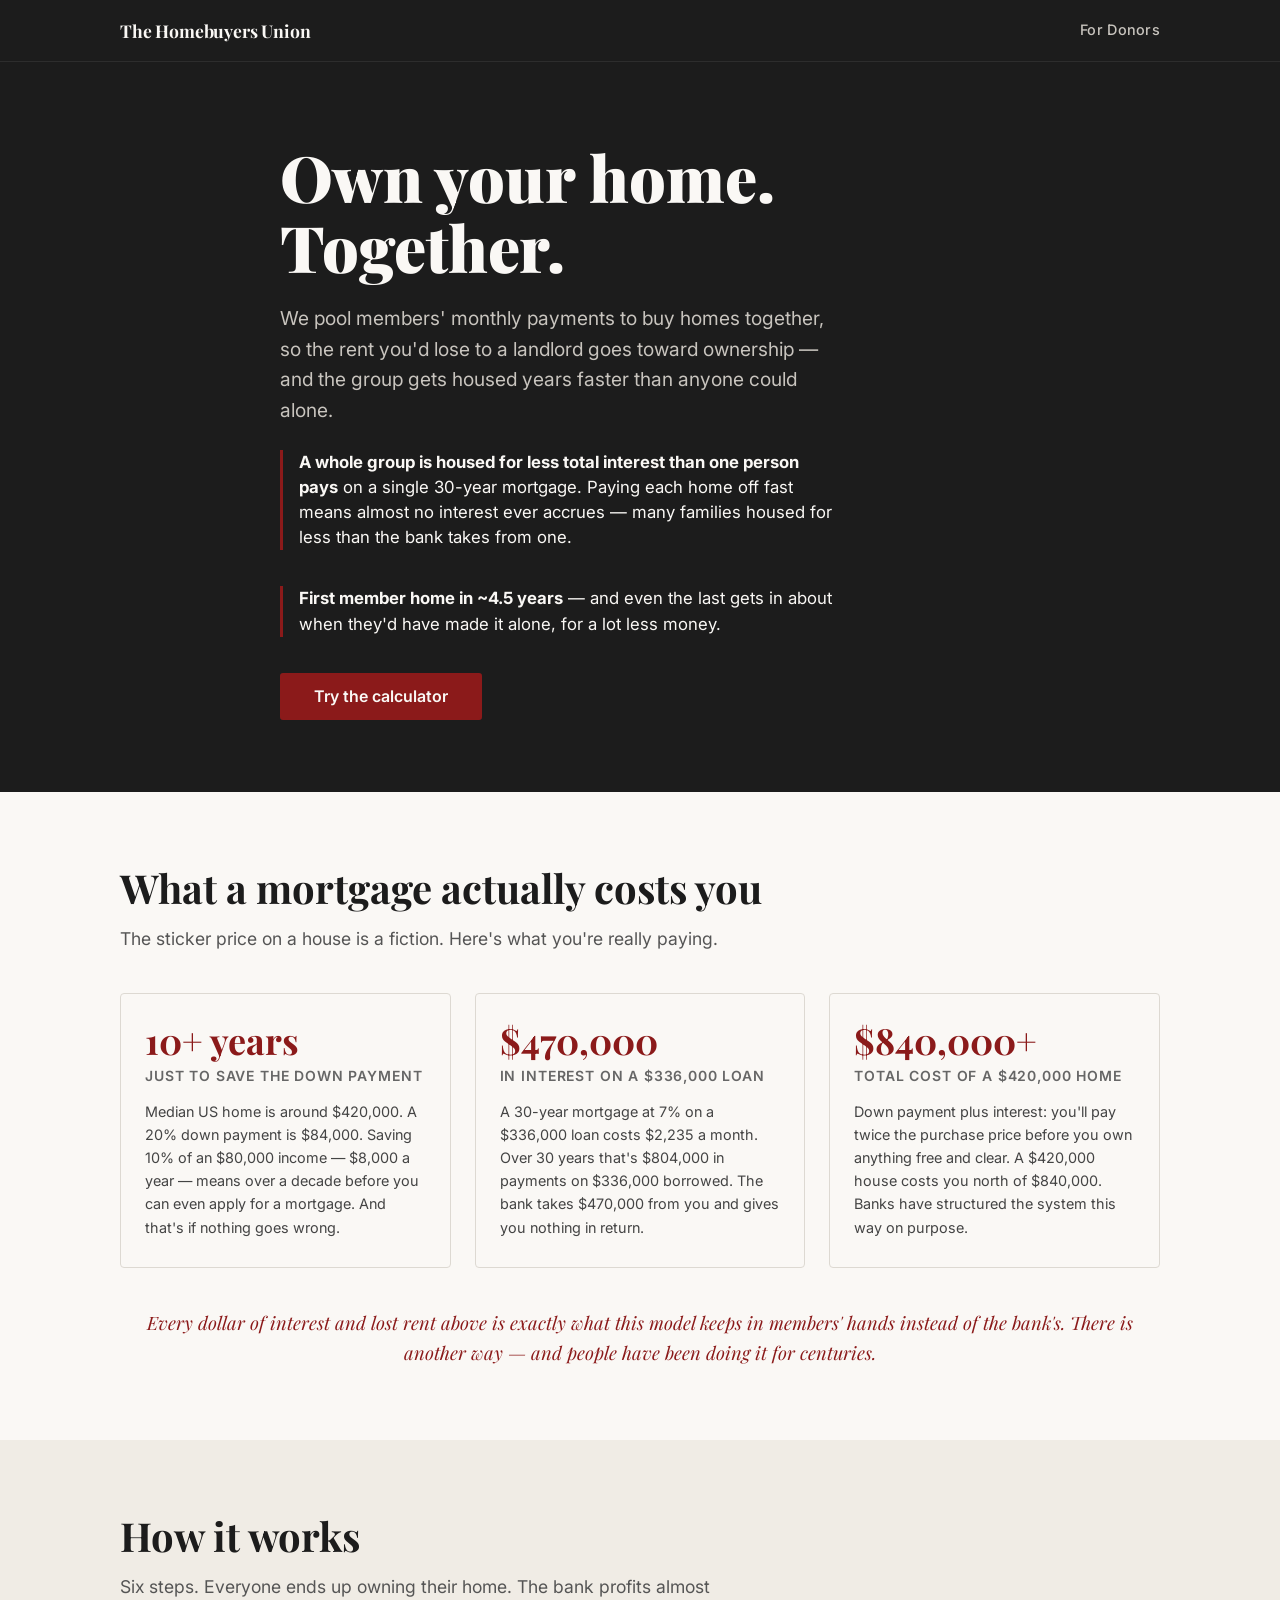
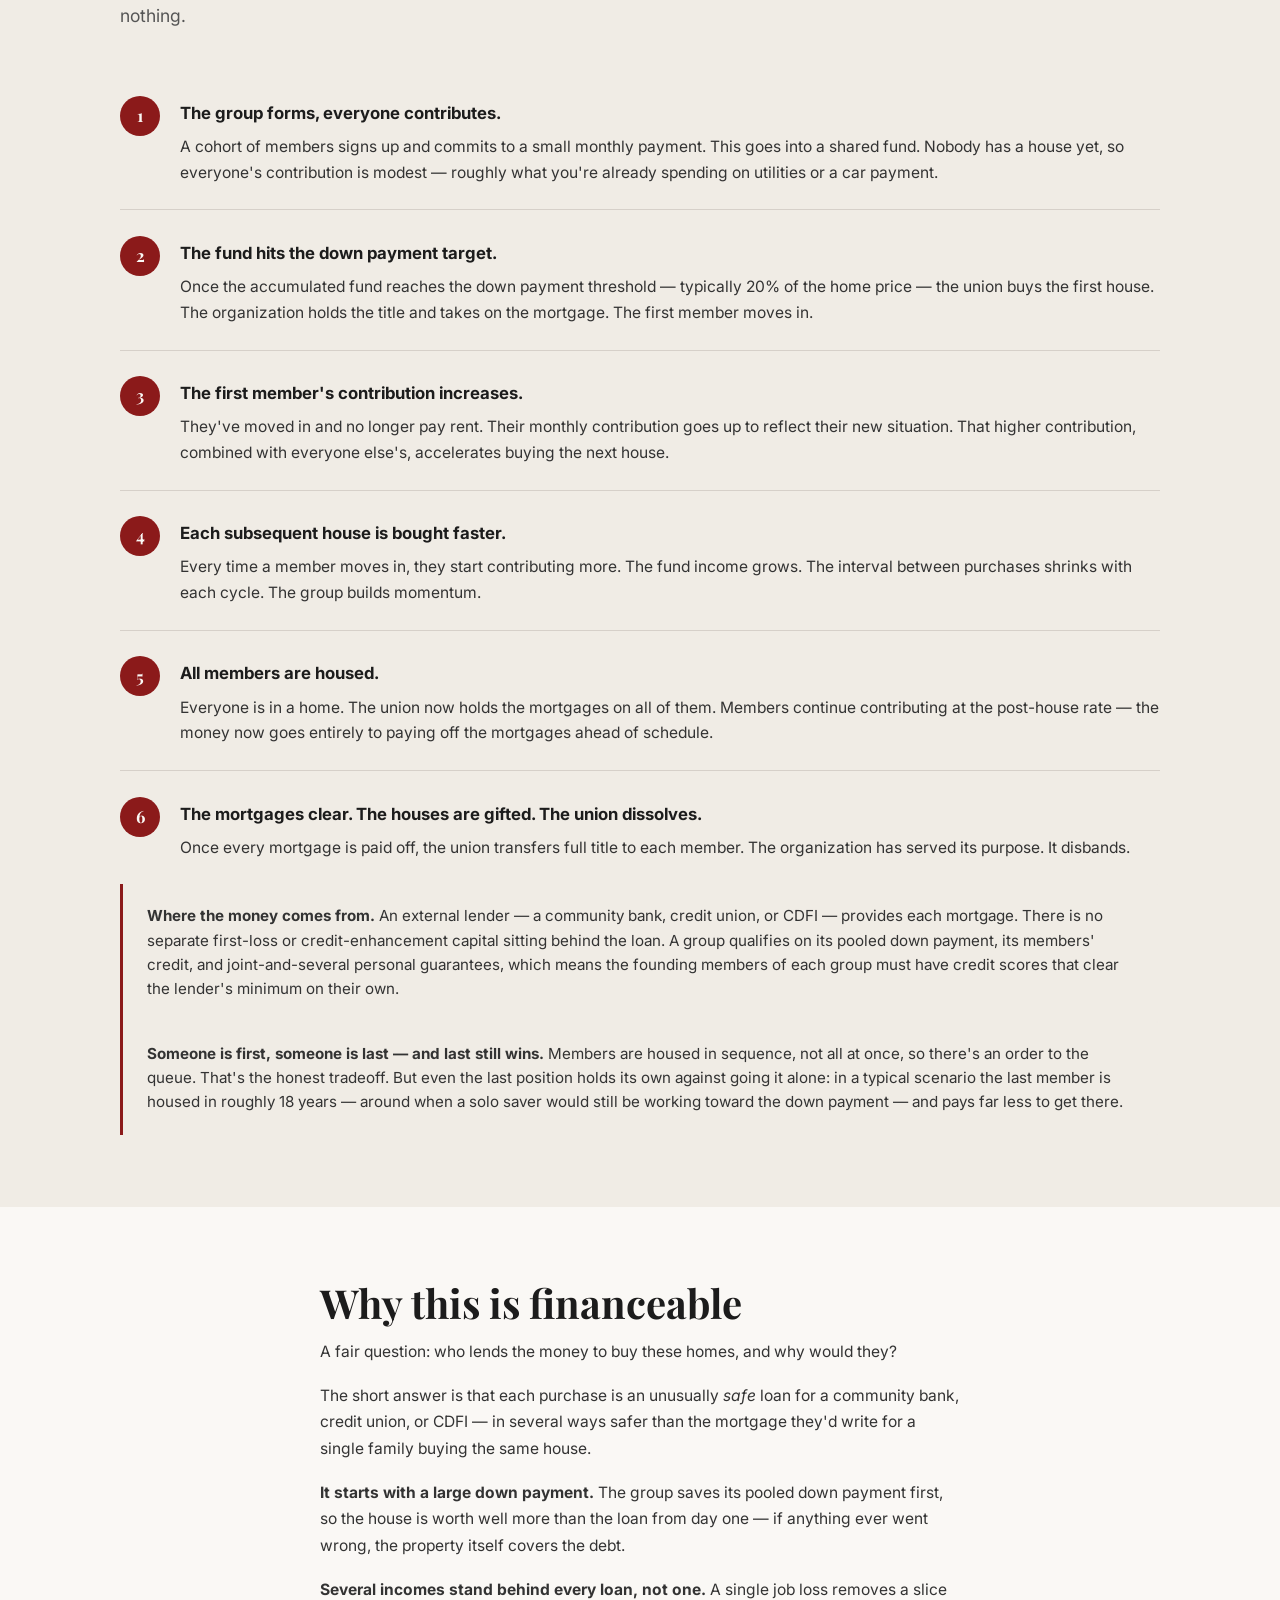
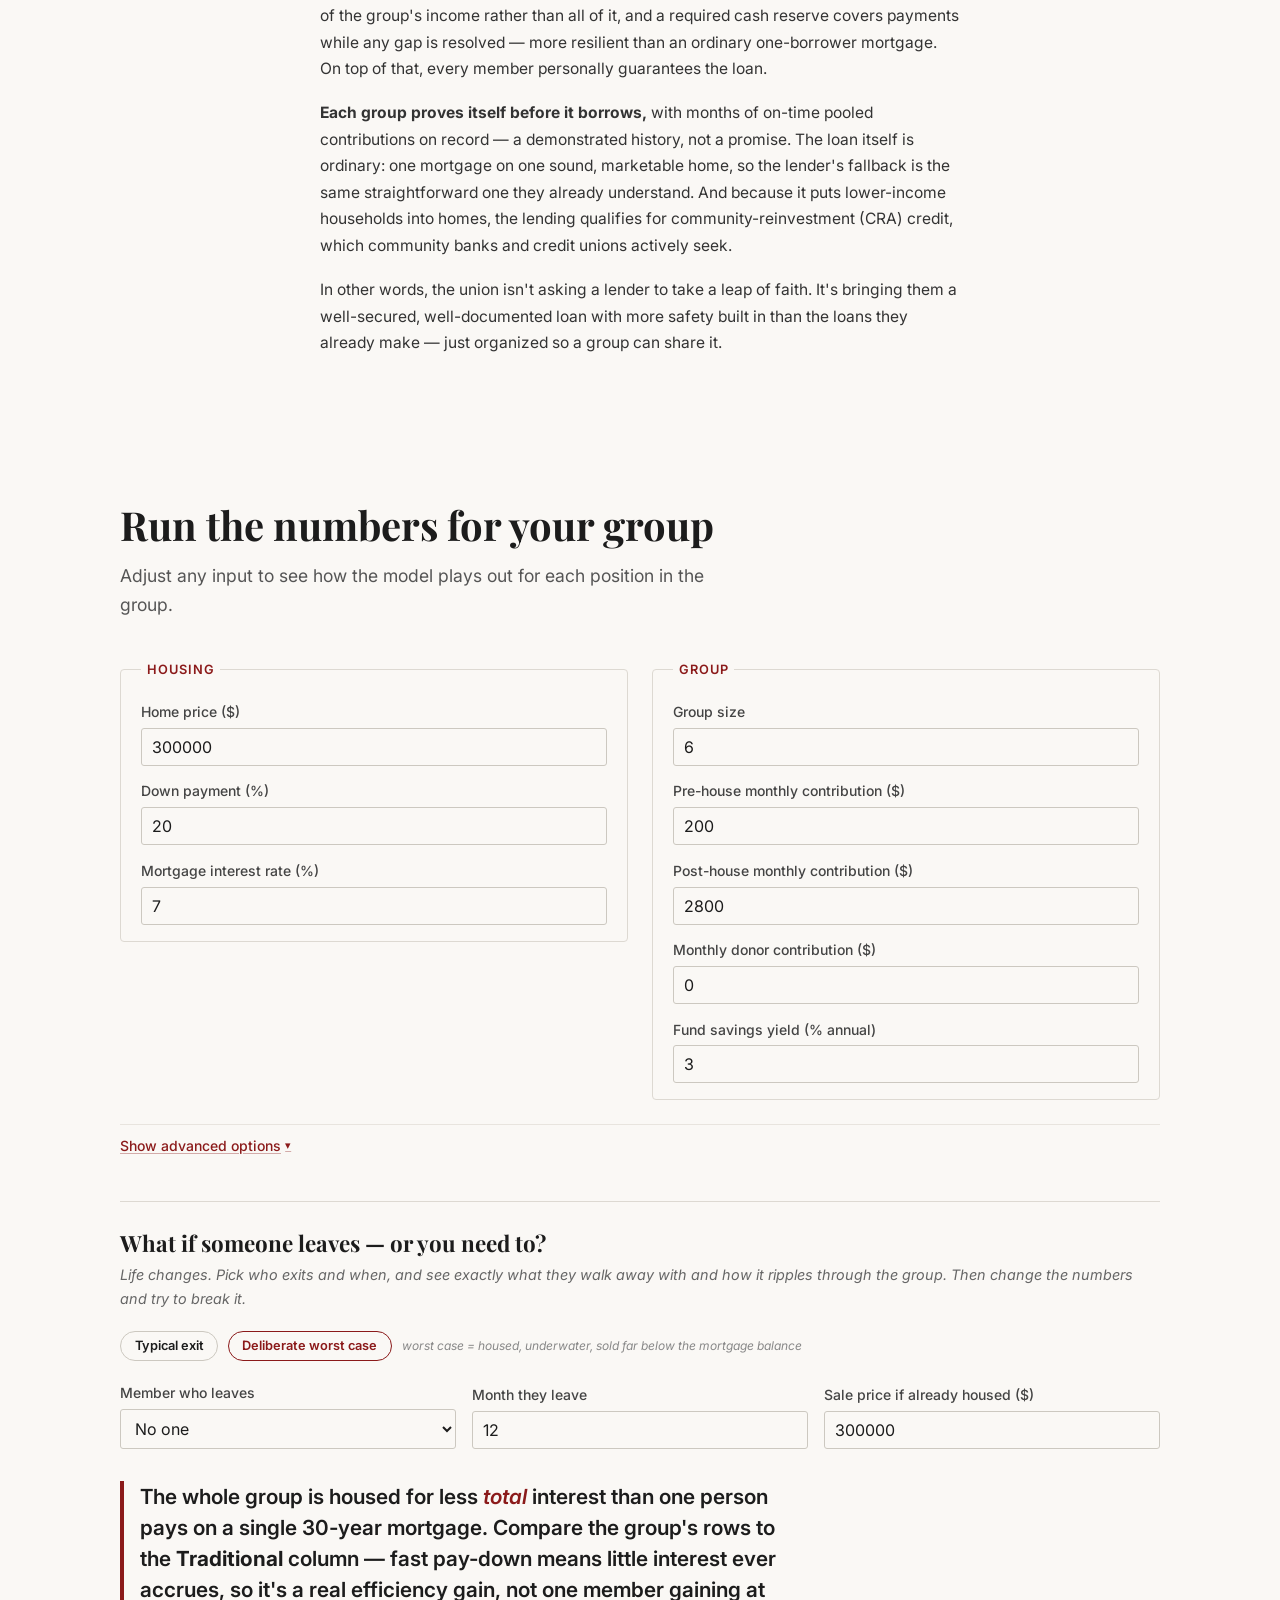
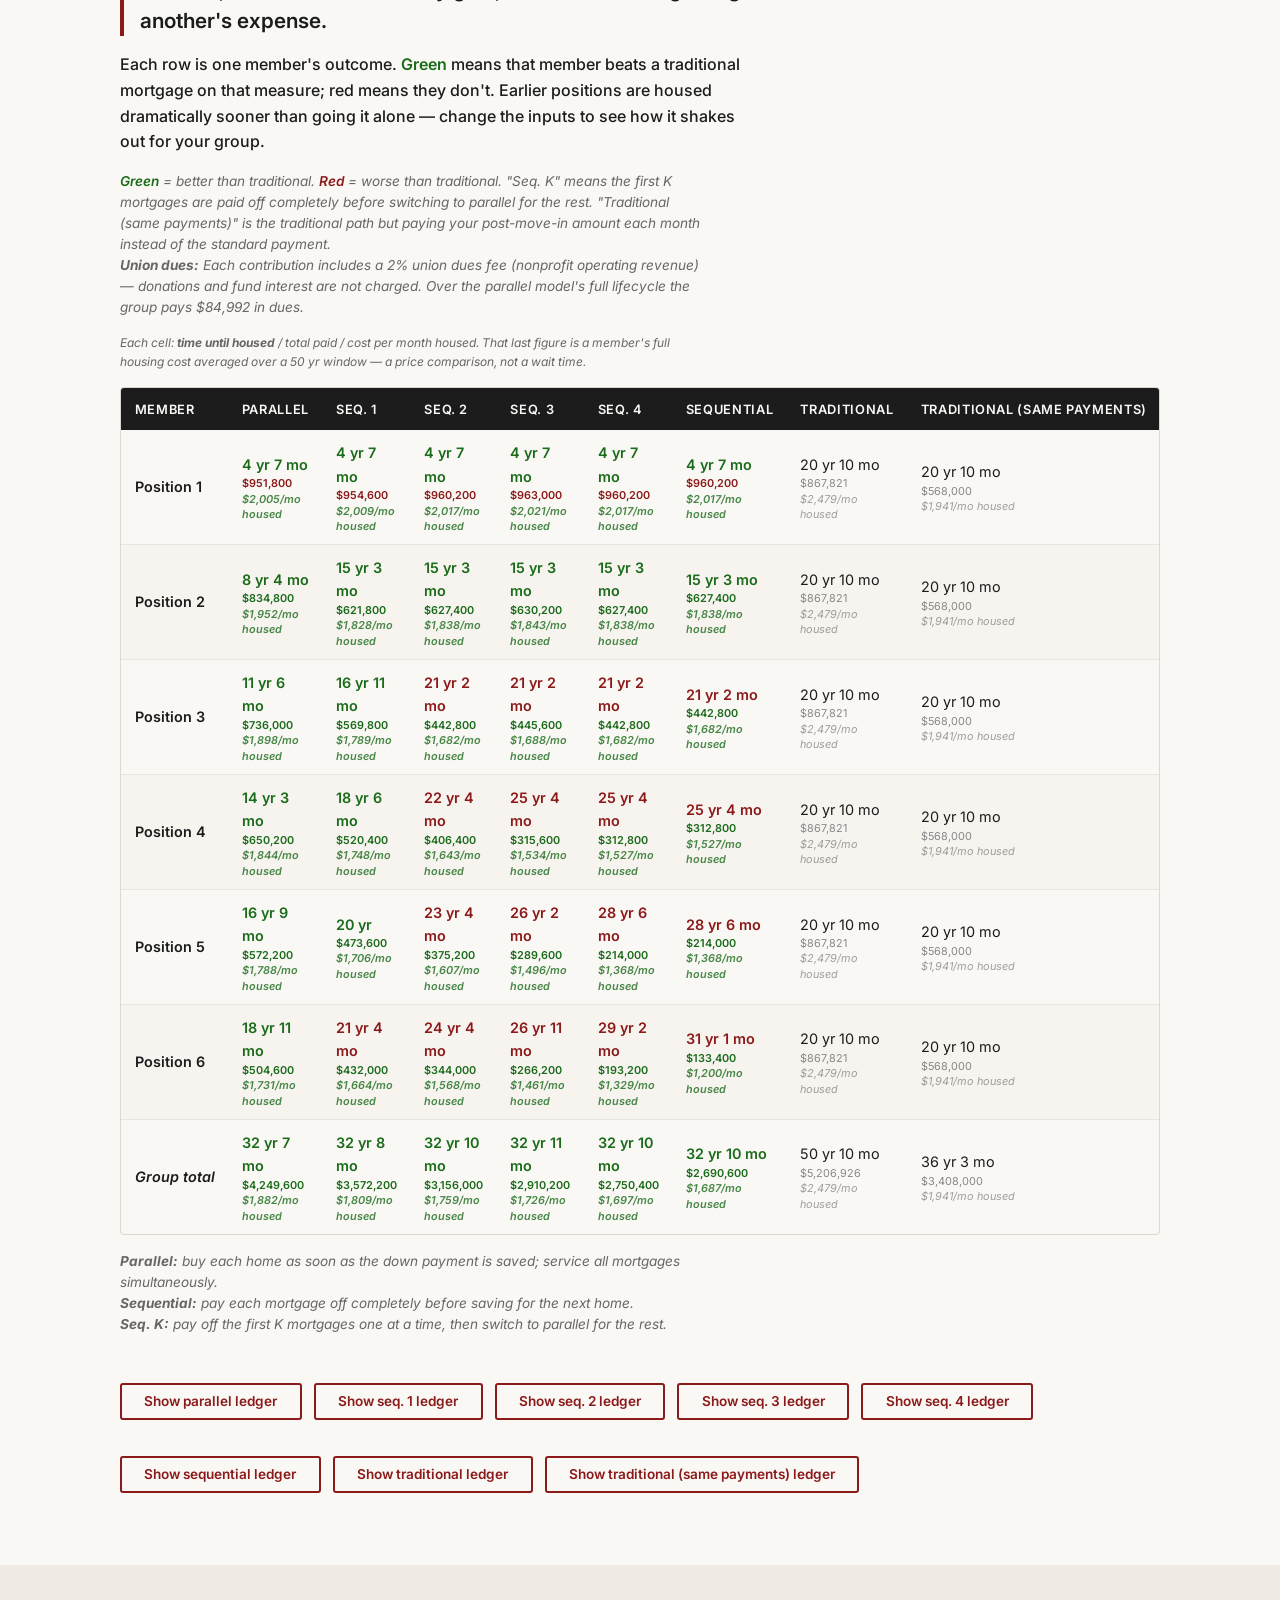
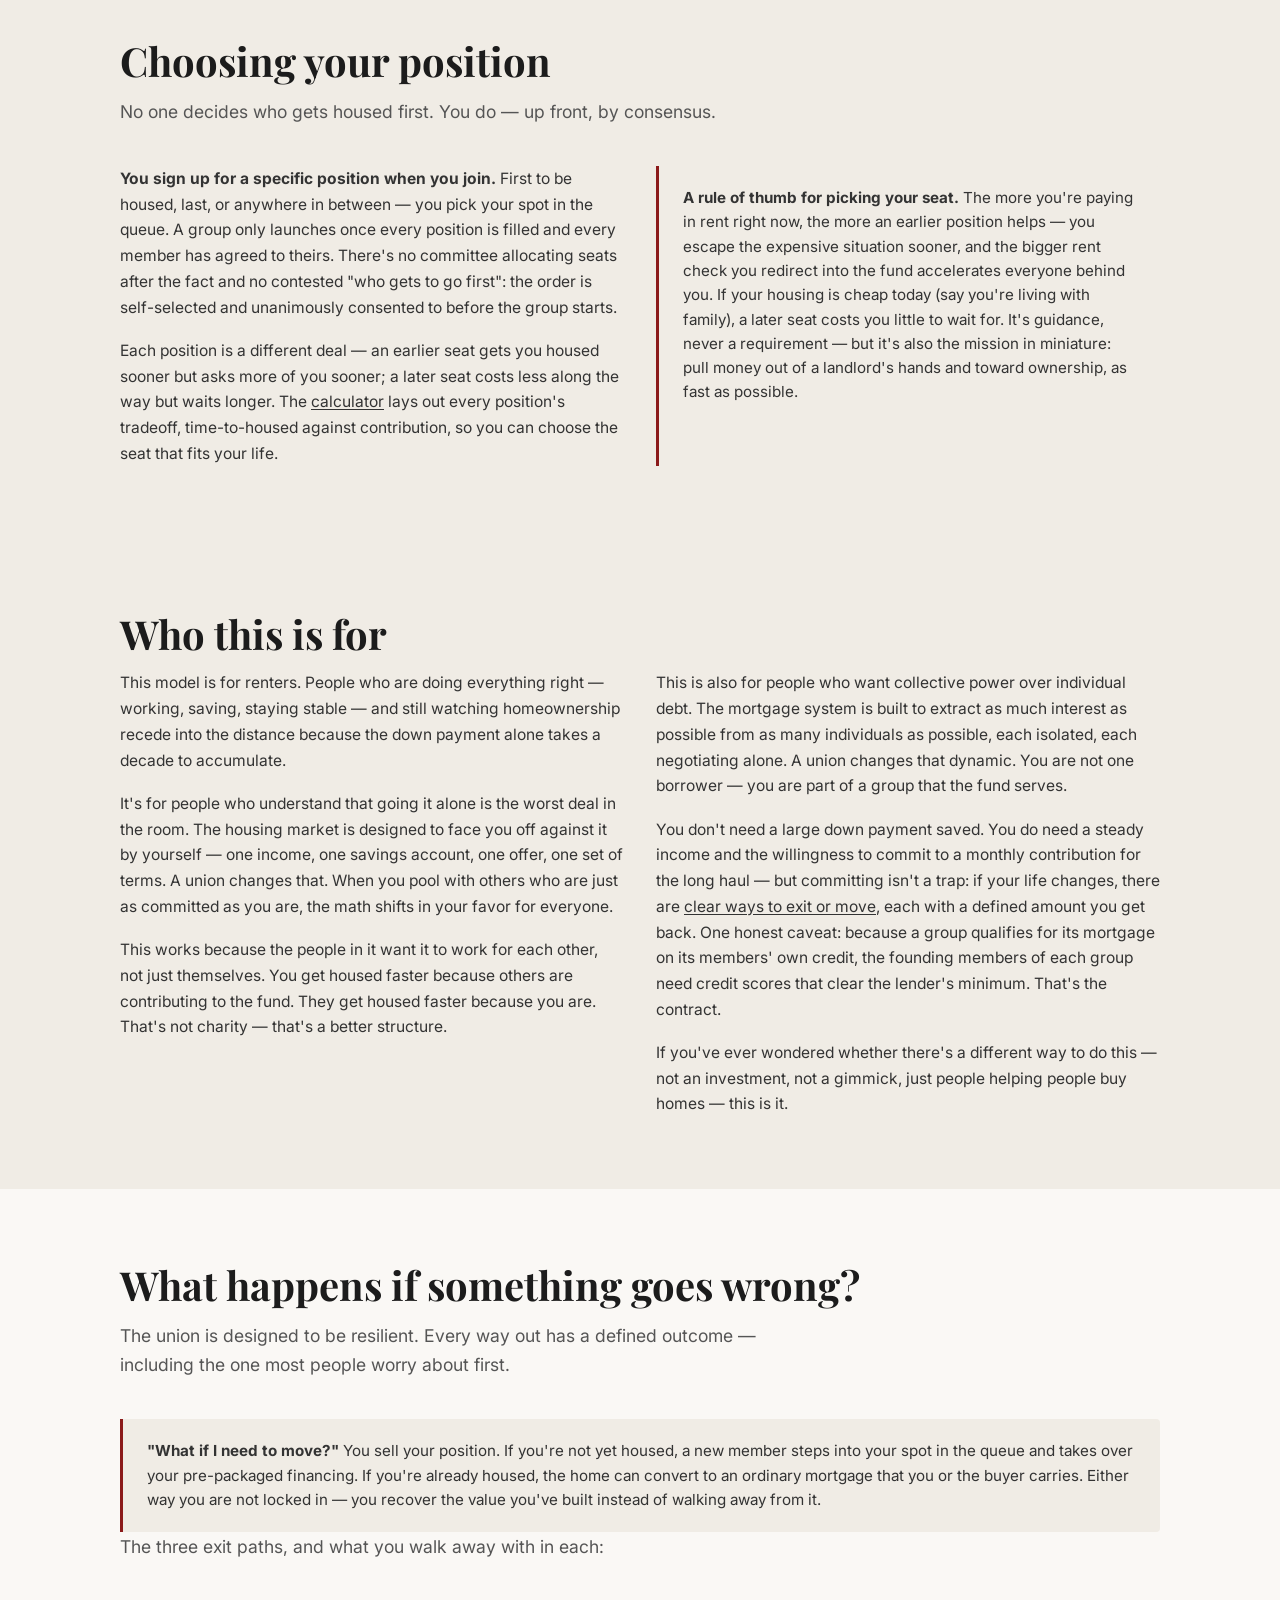
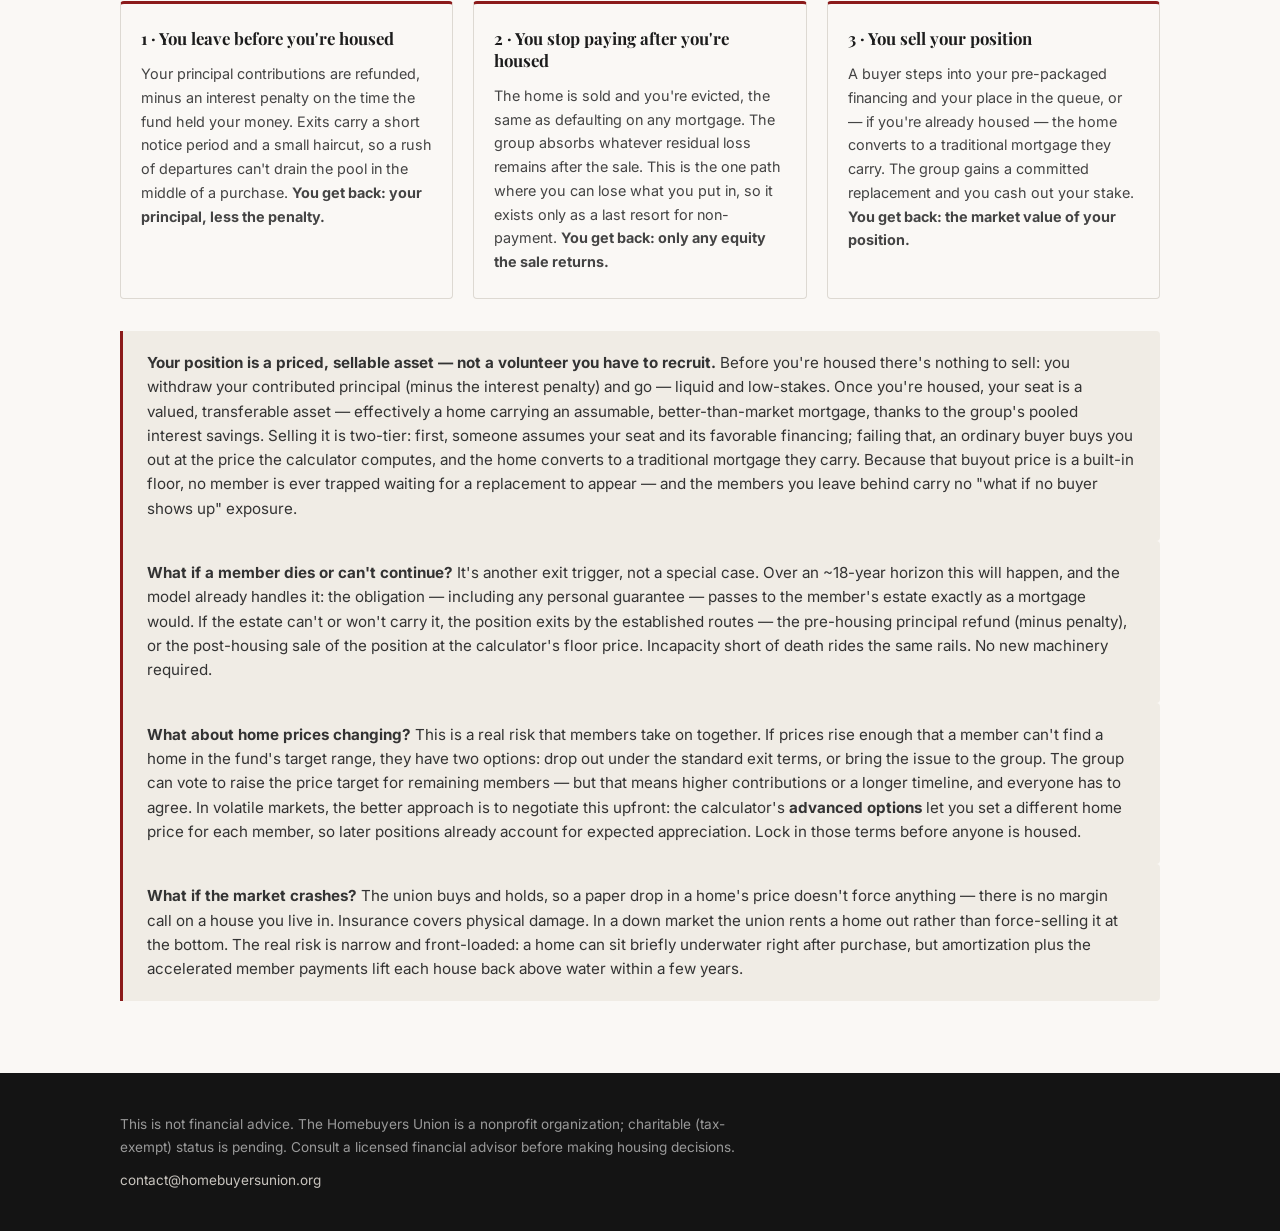
==== commit 311e1290: "Merge pull request #32 from FergusonSean/exits-asset-framing-and-estate Exits: position-as-asset fra" ====
--- a/index.html
+++ b/index.html
@@ -323,6 +323,12 @@
         </div>
       </div>
       <div class="why-note">
+        <strong>Your position is a priced, sellable asset — not a volunteer you have to recruit.</strong> Before you're housed there's nothing to sell: you withdraw your contributed principal (minus the interest penalty) and go — liquid and low-stakes. Once you're housed, your seat is a valued, transferable asset — effectively a home carrying an assumable, better-than-market mortgage, thanks to the group's pooled interest savings. Selling it is two-tier: first, someone assumes your seat and its favorable financing; failing that, an ordinary buyer buys you out at the price the calculator computes, and the home converts to a traditional mortgage they carry. Because that buyout price is a built-in floor, no member is ever trapped waiting for a replacement to appear — and the members you leave behind carry no "what if no buyer shows up" exposure.
+      </div>
+      <div class="why-note">
+        <strong>What if a member dies or can't continue?</strong> It's another exit trigger, not a special case. Over an ~18-year horizon this will happen, and the model already handles it: the obligation — including any personal guarantee — passes to the member's estate exactly as a mortgage would. If the estate can't or won't carry it, the position exits by the established routes — the pre-housing principal refund (minus penalty), or the post-housing sale of the position at the calculator's floor price. Incapacity short of death rides the same rails. No new machinery required.
+      </div>
+      <div class="why-note">
         <strong>What about home prices changing?</strong> This is a real risk that members take on together. If prices rise enough that a member can't find a home in the fund's target range, they have two options: drop out under the standard exit terms, or bring the issue to the group. The group can vote to raise the price target for remaining members — but that means higher contributions or a longer timeline, and everyone has to agree. In volatile markets, the better approach is to negotiate this upfront: the calculator's <strong>advanced options</strong> let you set a different home price for each member, so later positions already account for expected appreciation. Lock in those terms before anyone is housed.
       </div>
       <div class="why-note">
